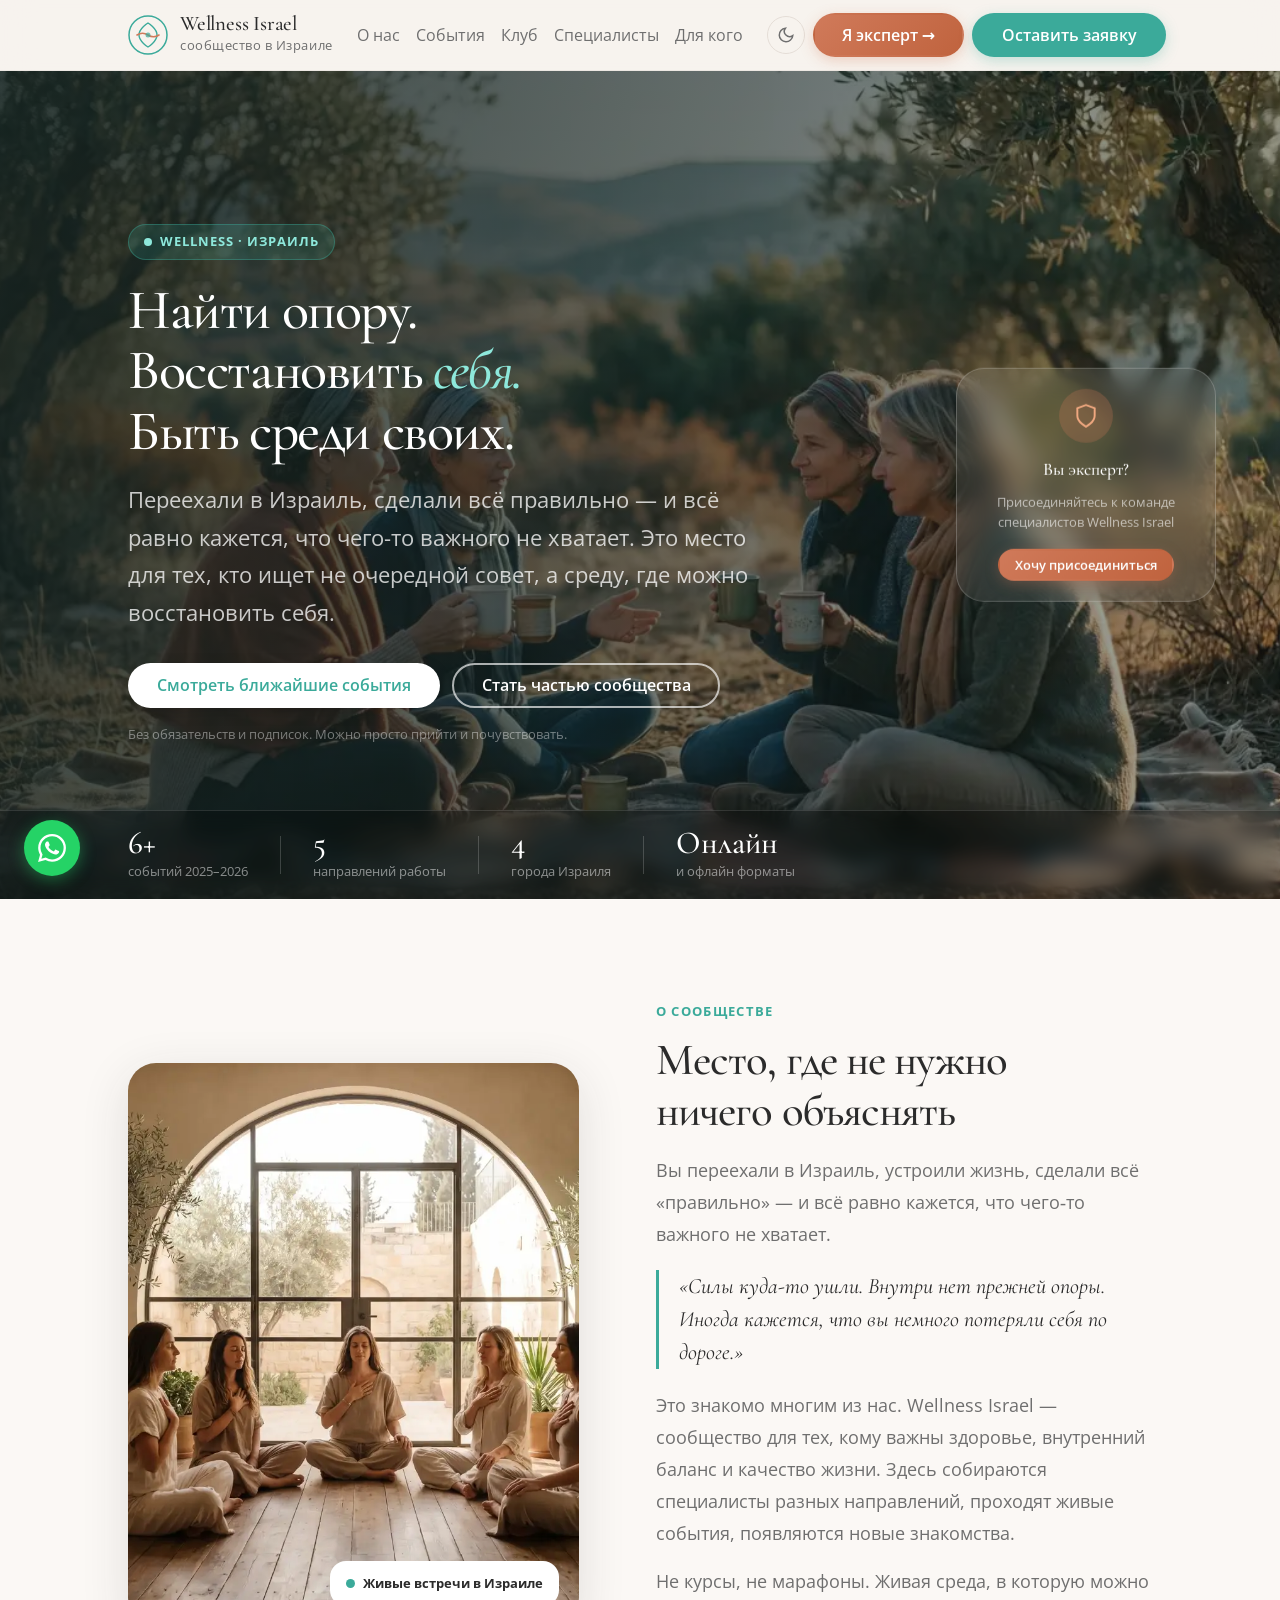
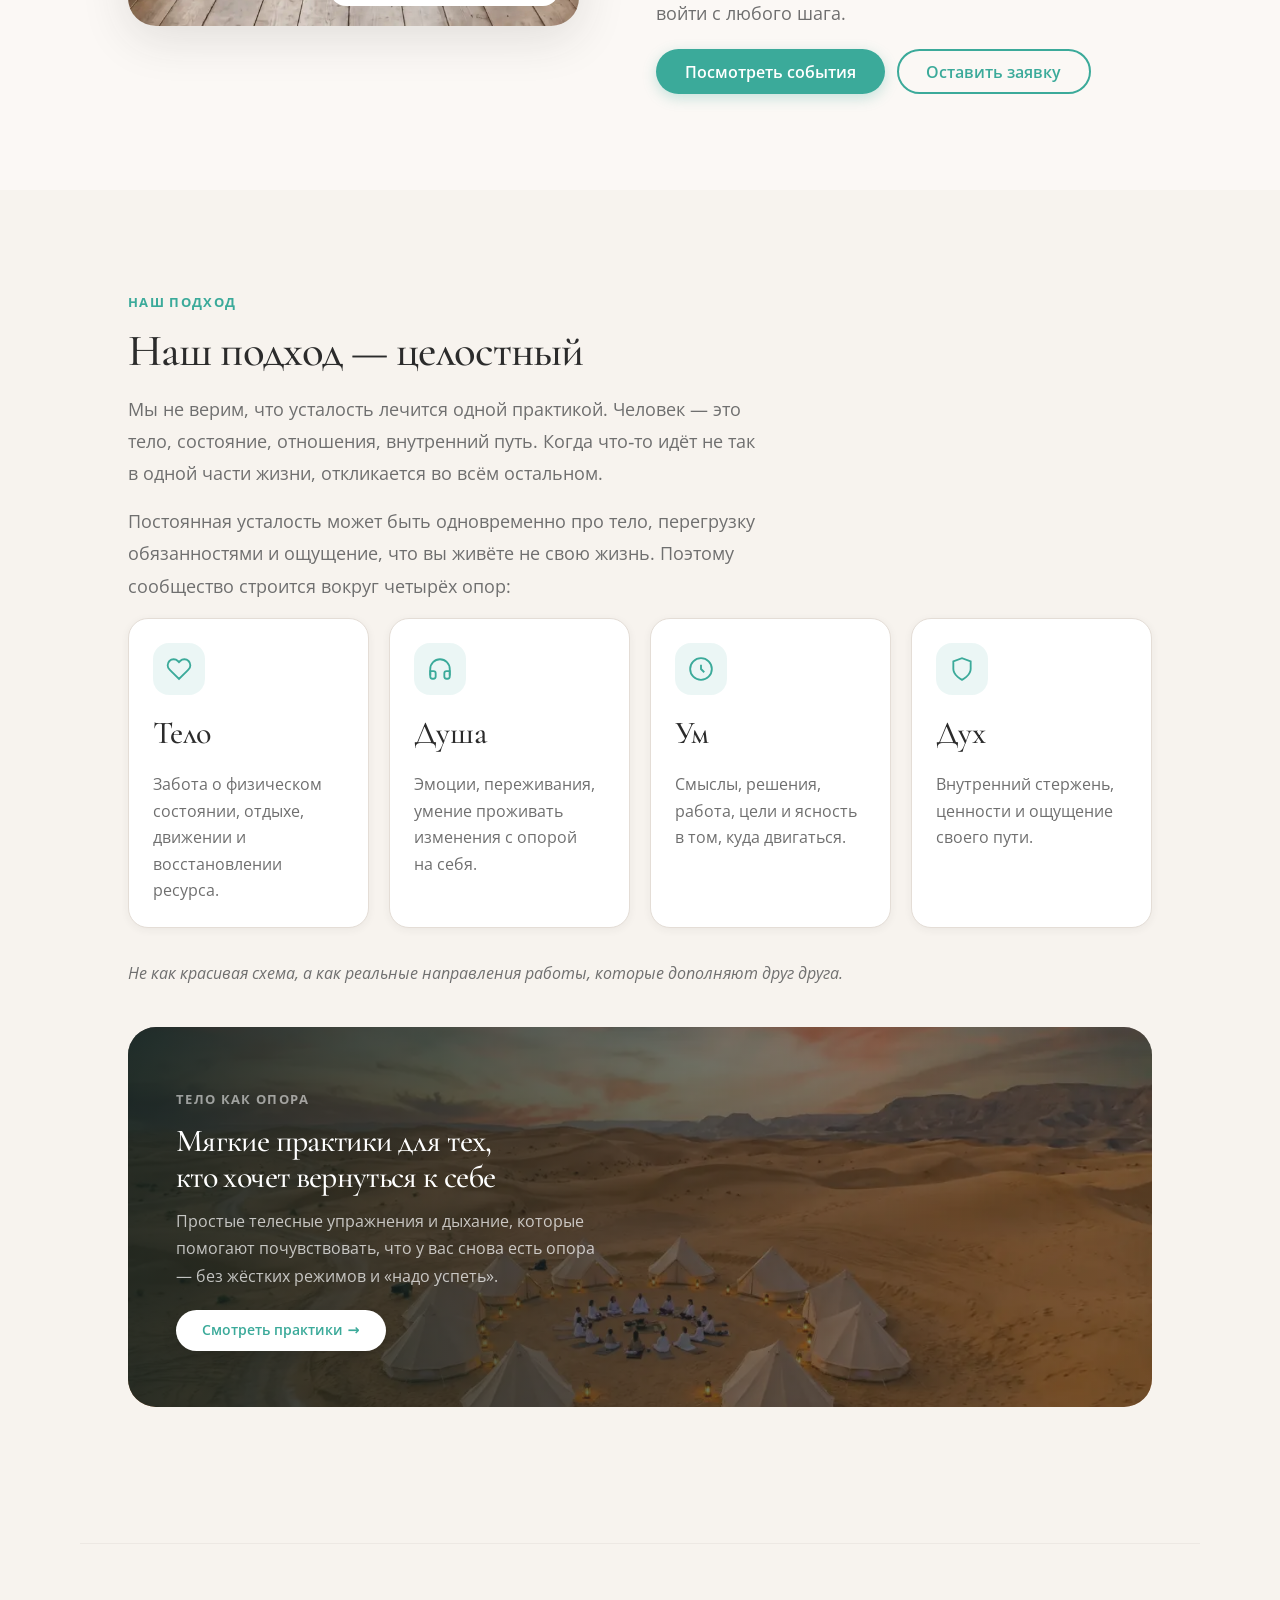
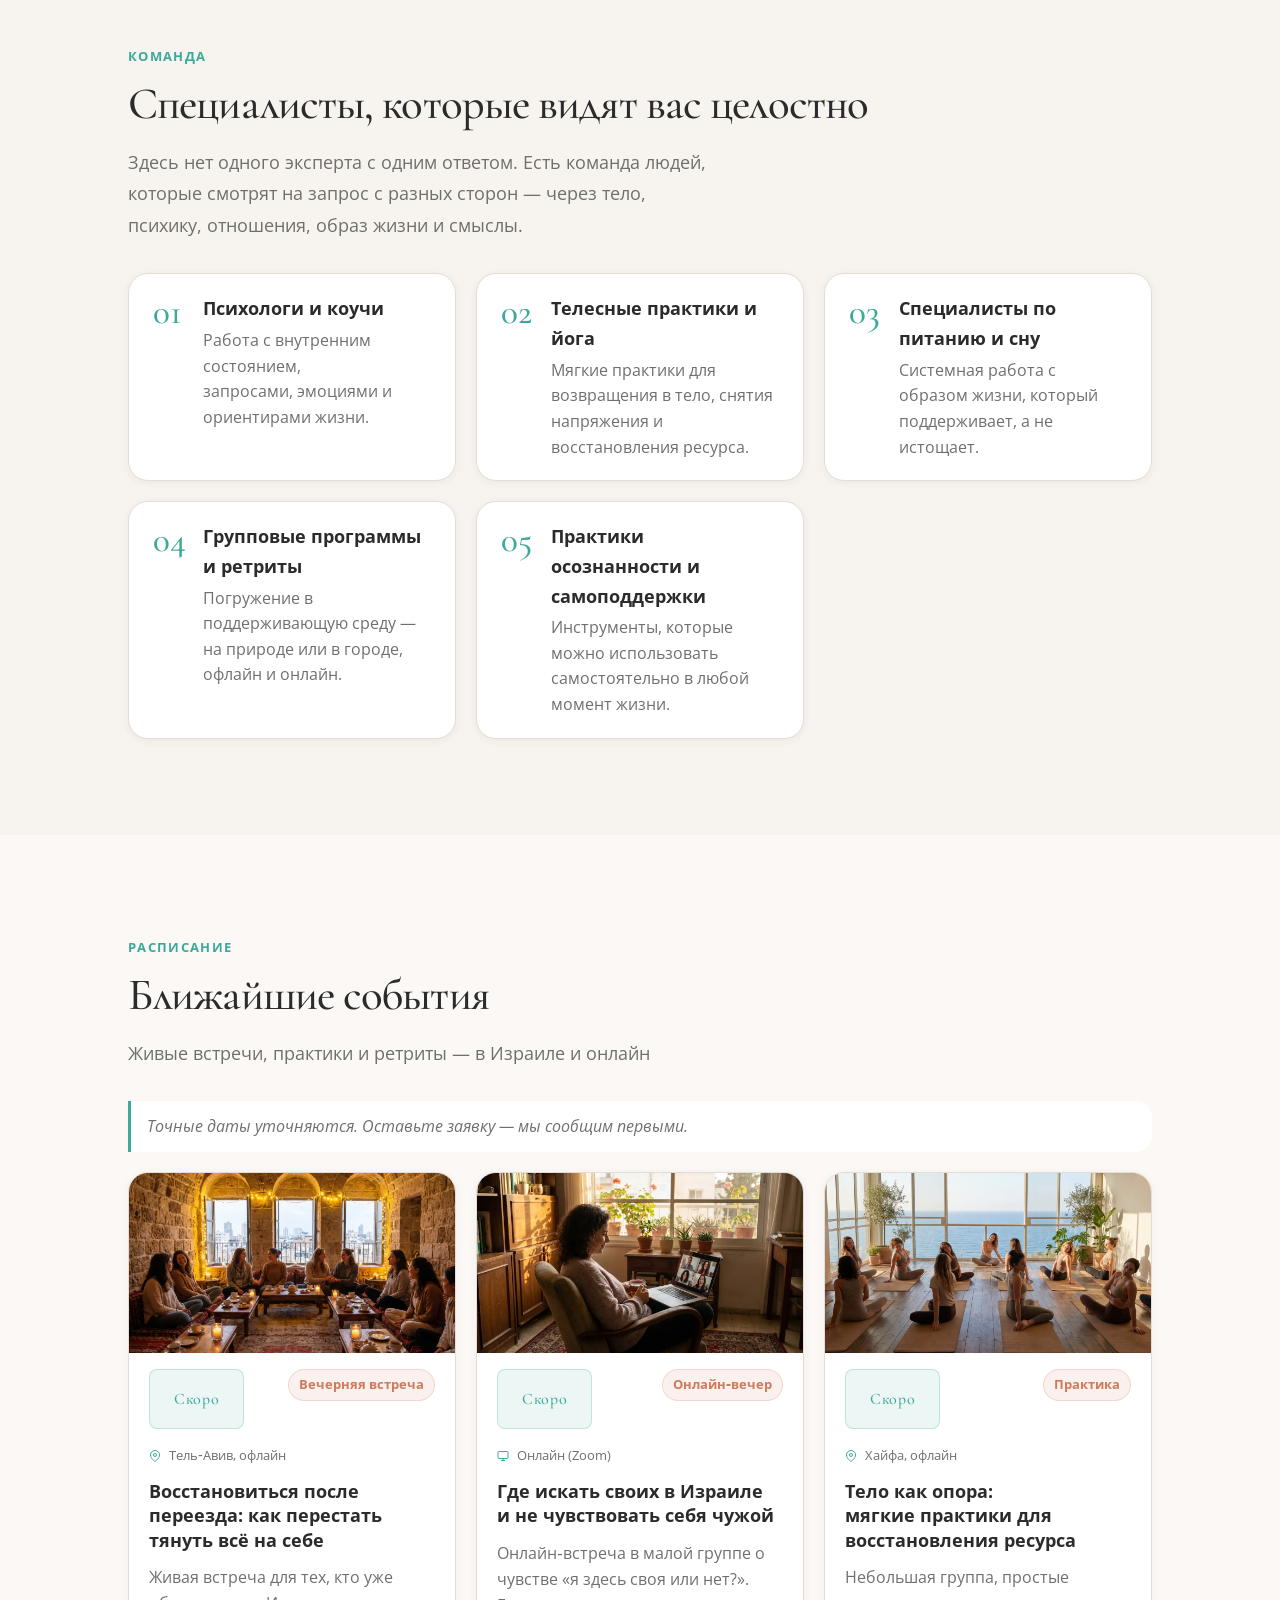
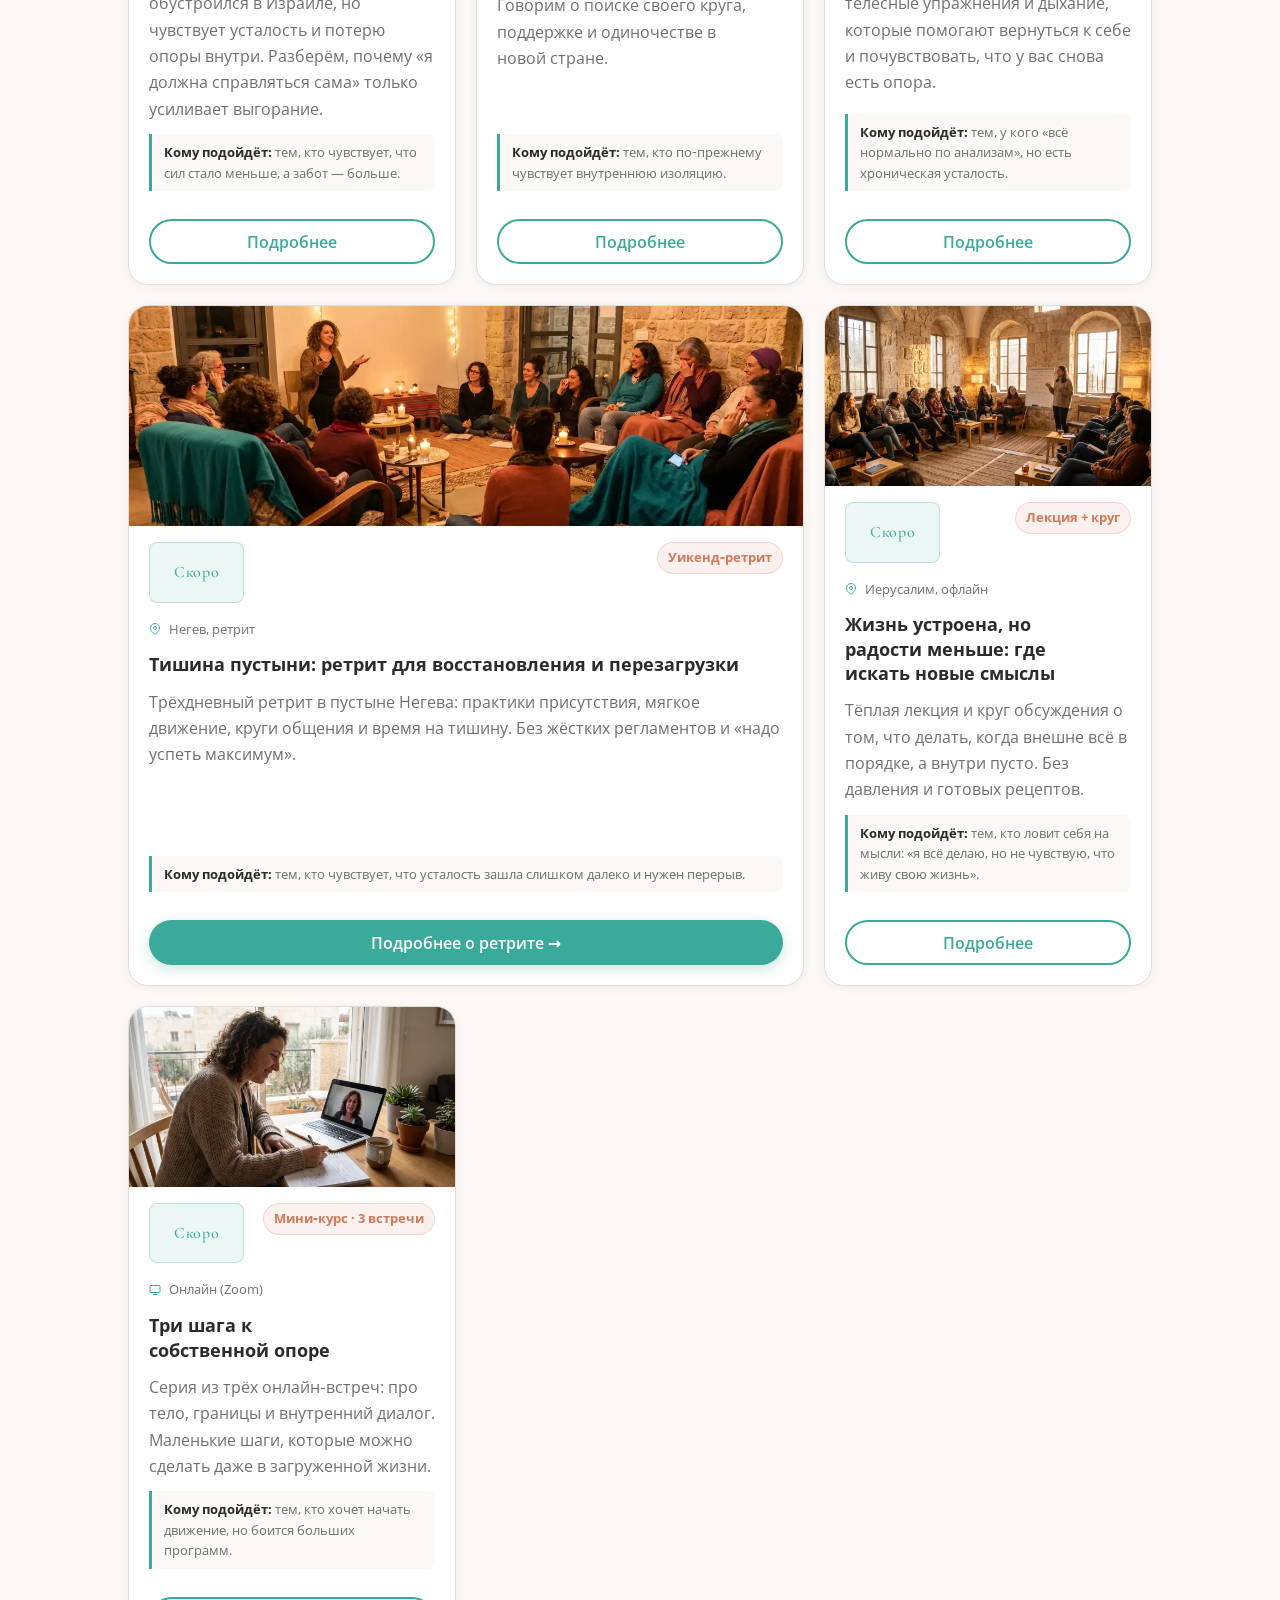
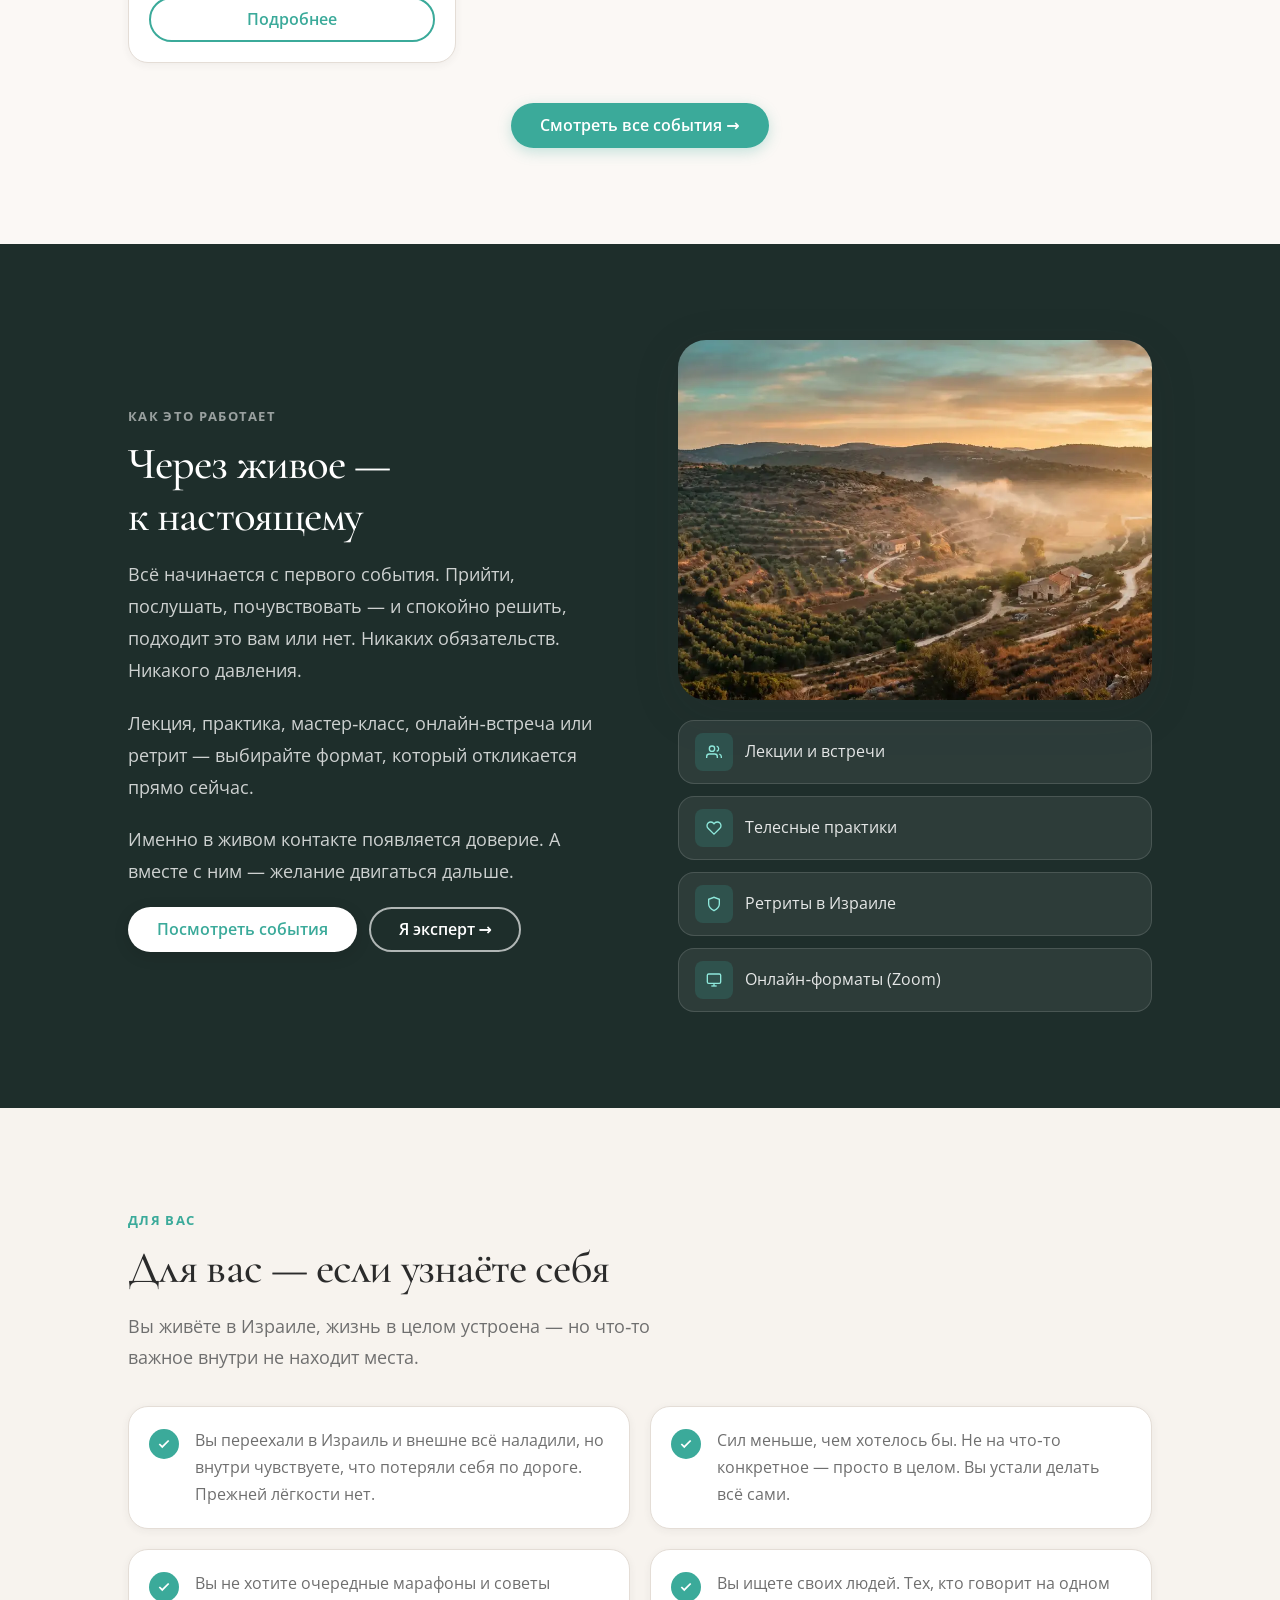
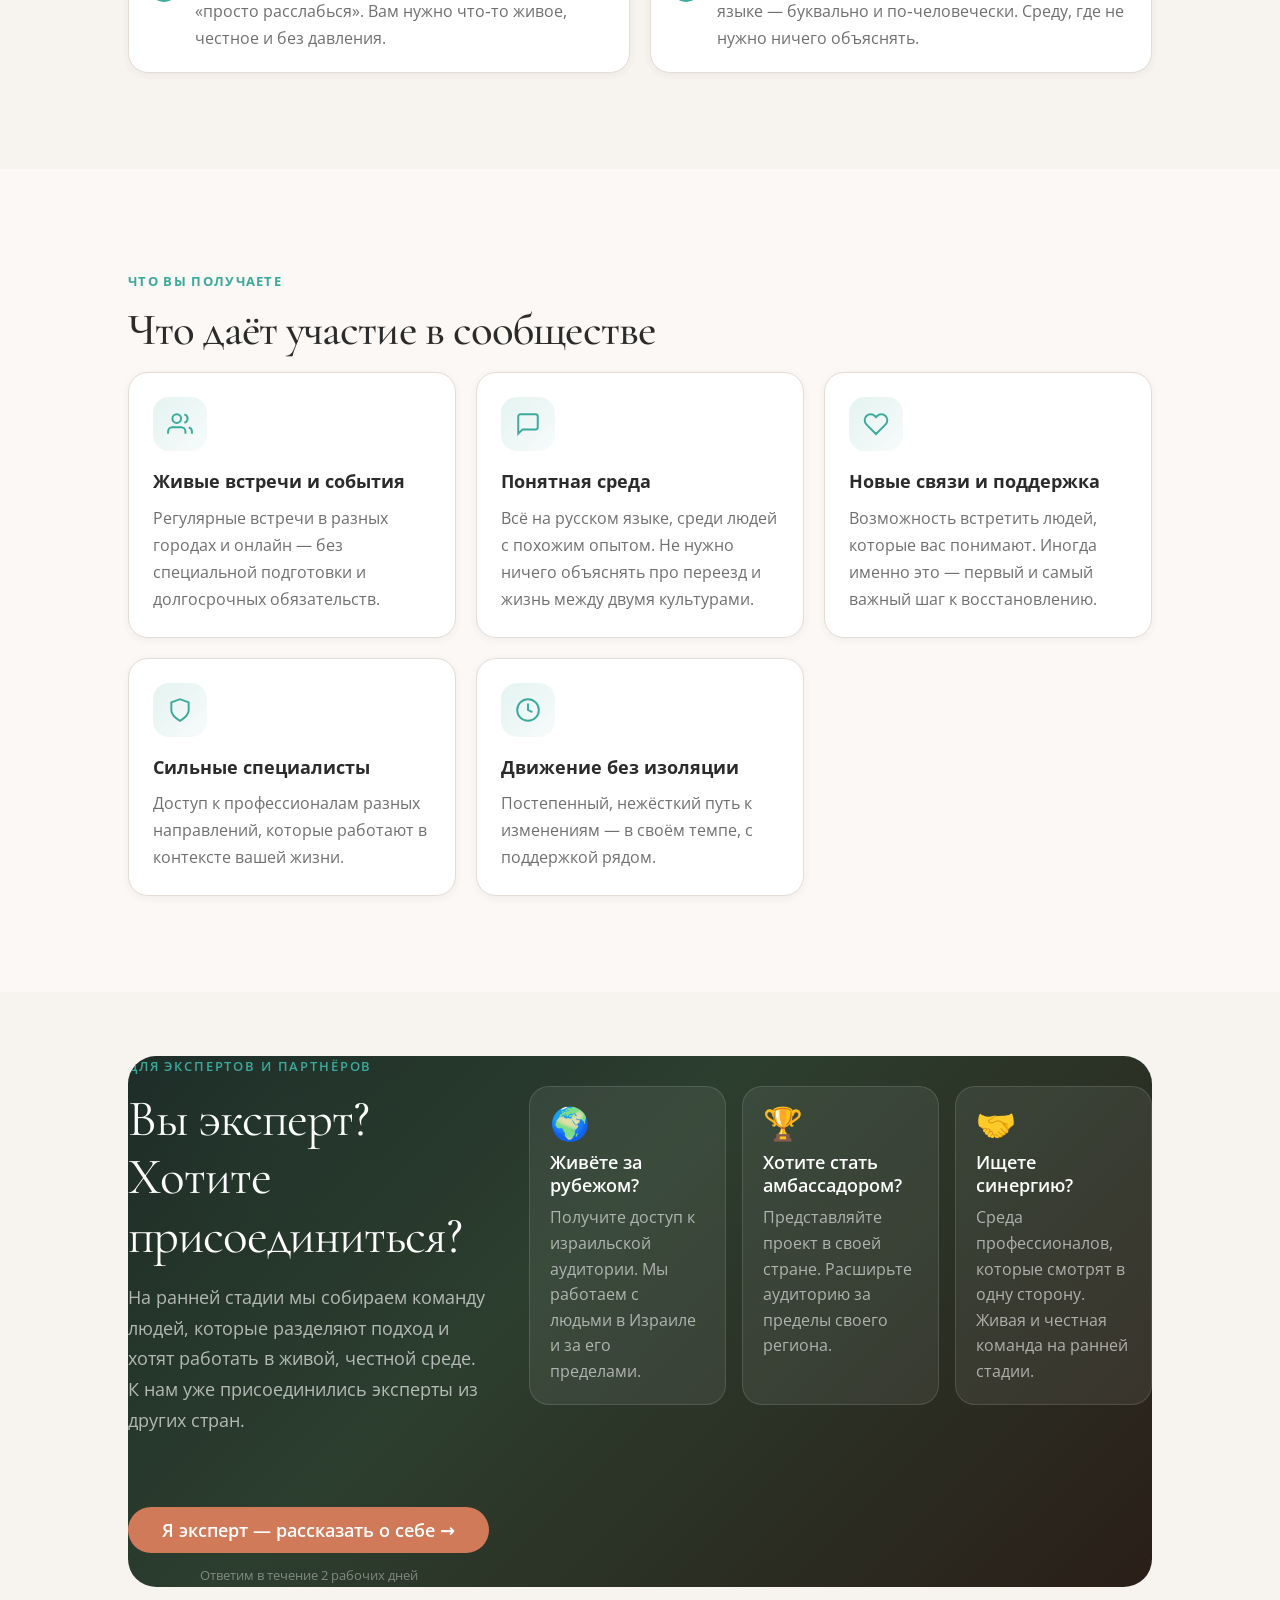
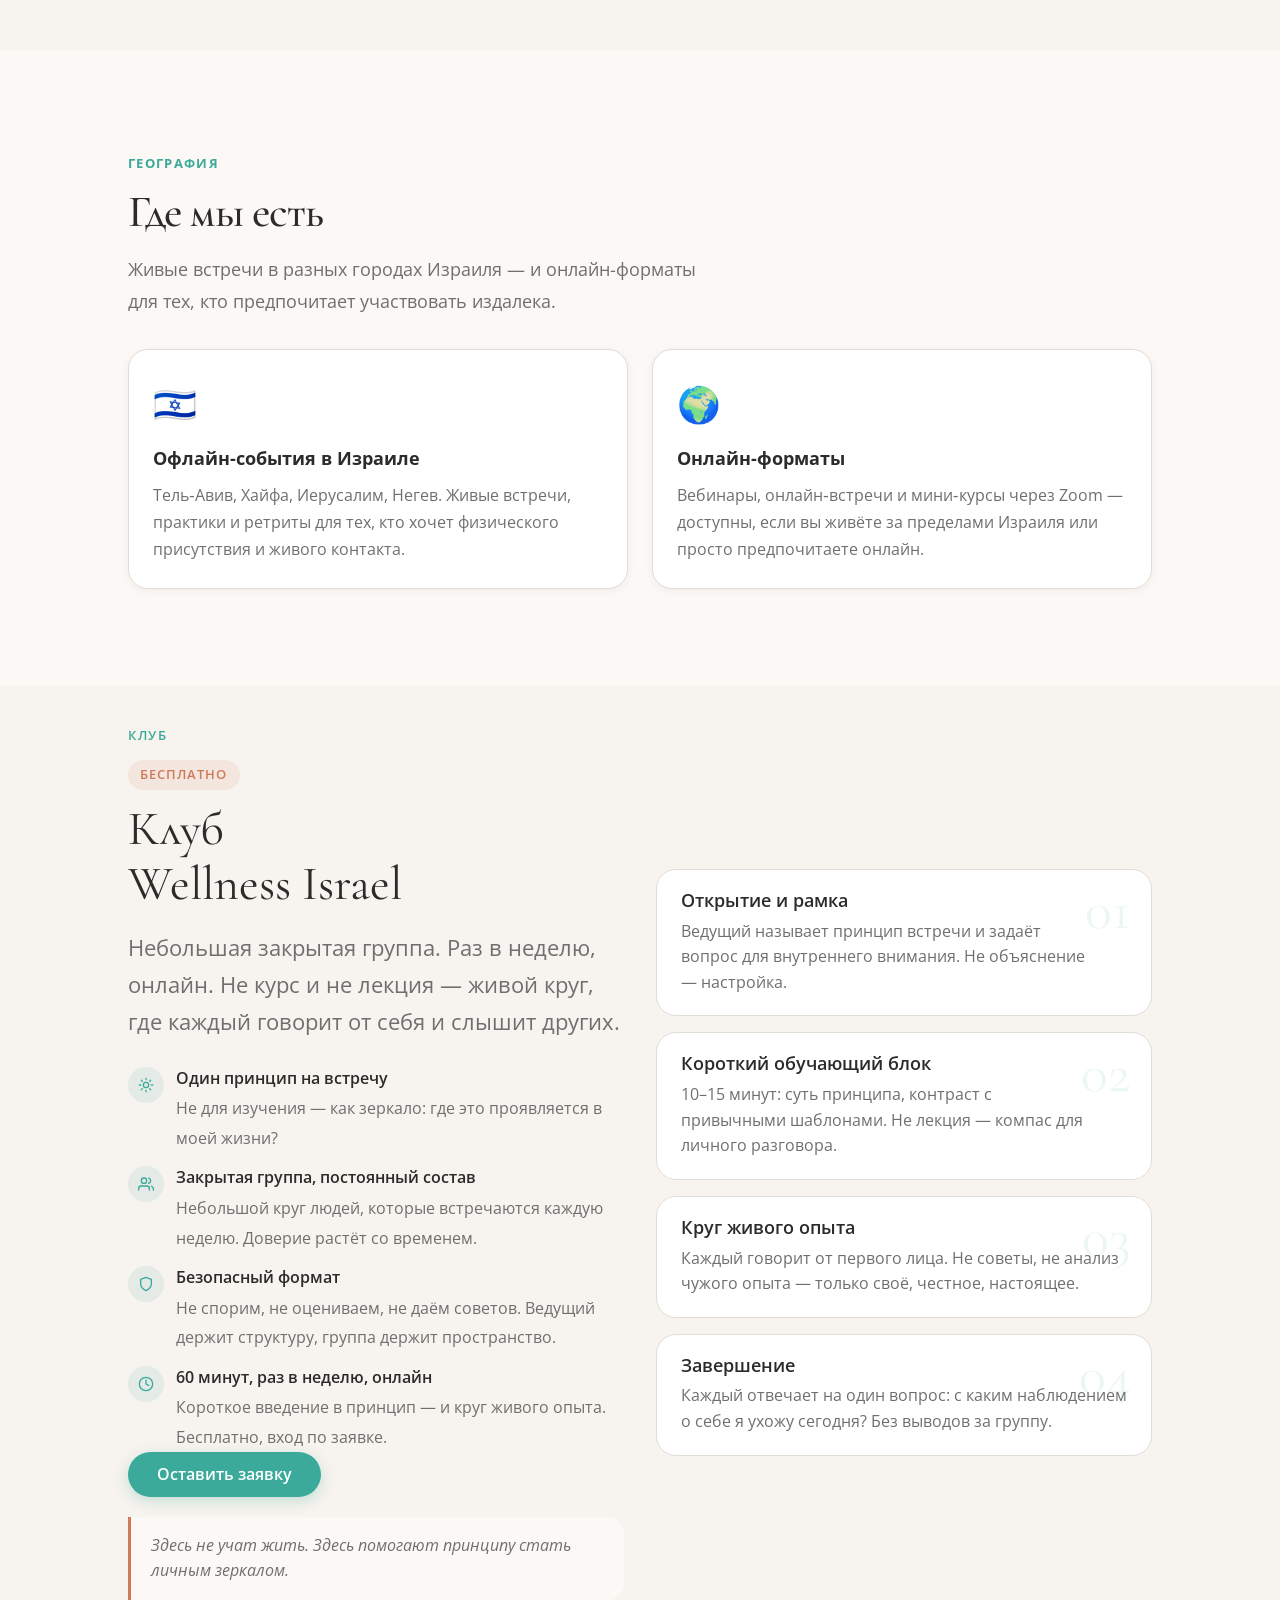
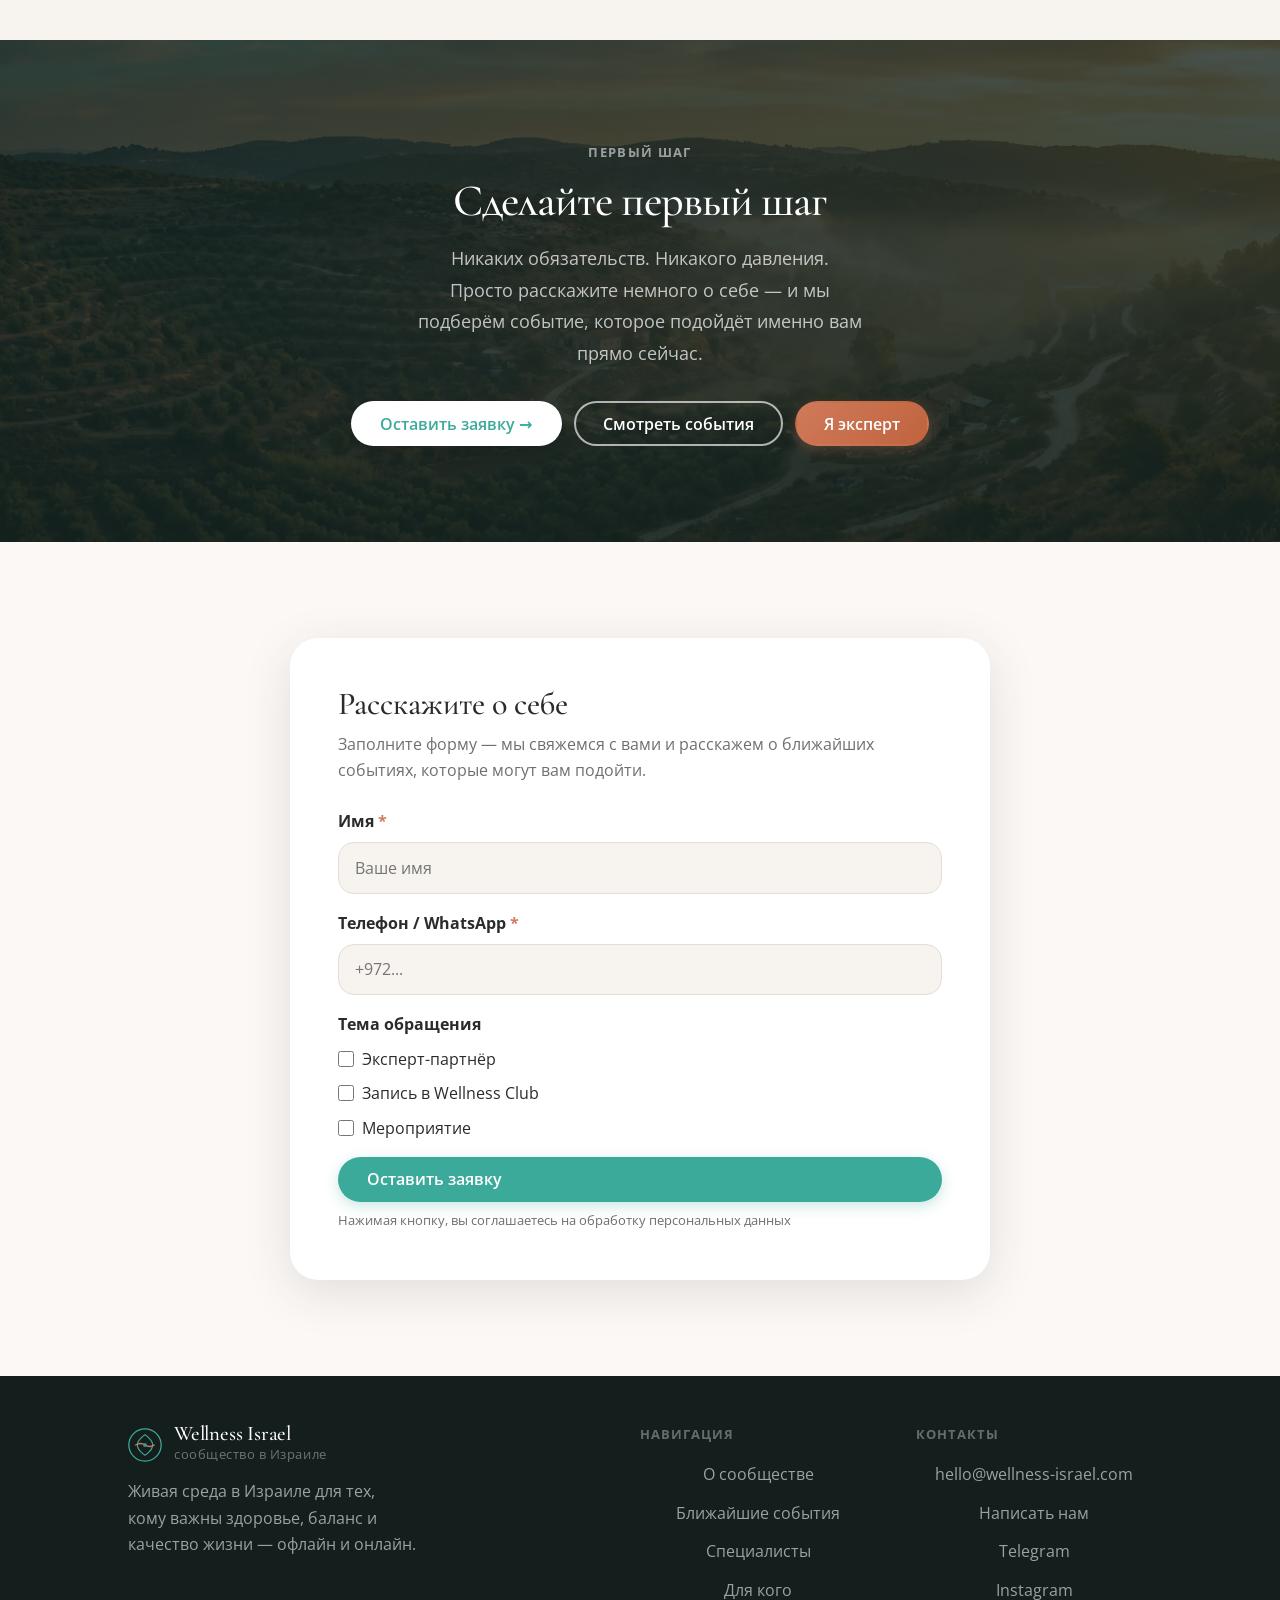
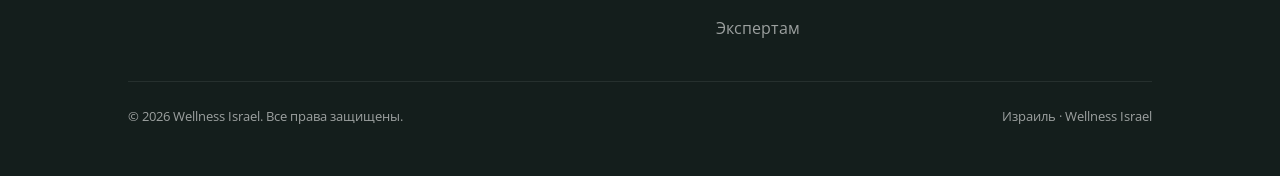
==== index.html @ 8755d9a6 "Expert section: redesign with 3 carrot cards + CTA" ====
<!DOCTYPE html>
<html lang="ru" data-theme="light">
<head>
  <meta charset="UTF-8" />
  <meta name="viewport" content="width=device-width, initial-scale=1.0" />
  <meta name="description" content="Wellness Israel — сообщество в Израиле для тех, кому важны здоровье и внутренний баланс. Живые события, проверенные специалисты и среда, где вас понимают без лишних слов." />
  <meta property="og:title" content="Wellness Israel — Найти опору. Восстановить себя." />
  <meta property="og:description" content="Wellness-сообщество в Израиле: живые события, проверенные специалисты и среда, где вас понимают без лишних слов." />
  <meta property="og:type" content="website" />
  <title>Wellness Israel — Найти опору. Восстановить себя. Быть среди своих.</title>
  <link rel="preconnect" href="https://fonts.googleapis.com" />
  <link rel="preconnect" href="https://fonts.gstatic.com" crossorigin />
  <link href="https://fonts.googleapis.com/css2?family=Open+Sans:ital,wght@0,300;0,400;0,500;0,600;0,700;1,400&family=Cormorant+Garamond:ital,wght@0,400;0,500;0,600;1,400;1,500&display=swap" rel="stylesheet" />
  <style>
    /* =============================================
       DESIGN TOKENS
       ============================================= */
    :root {
      --color-primary:      #3BAA9A;
      --color-primary-dark: #2e8a7c;
      --color-primary-light: rgba(59,170,154,0.10);
      --color-secondary:    #D07A5A;
      --color-secondary-light: rgba(208,122,90,0.10);
      --color-bg:           #F7F3EE;
      --color-surface:      #FFFFFF;
      --color-surface-warm: #FBF8F5;
      --color-text:         #2B2B2B;
      --color-text-muted:   #6F6F6F;
      --color-text-faint:   #B5B0AB;
      --color-border:       #E4DDD6;
      --color-divider:      #EDE8E3;
      --color-error:        #C0392B;
      --text-xs:   clamp(0.72rem, 0.68rem + 0.2vw, 0.825rem);
      --text-sm:   clamp(0.875rem, 0.82rem + 0.28vw, 1rem);
      --text-base: clamp(1rem, 0.95rem + 0.25vw, 1.125rem);
      --text-lg:   clamp(1.125rem, 1rem + 0.6vw, 1.375rem);
      --text-xl:   clamp(1.4rem, 1.1rem + 1.2vw, 2rem);
      --text-2xl:  clamp(1.8rem, 1.2rem + 2vw, 2.8rem);
      --text-hero: clamp(2.2rem, 1rem + 4vw, 3.5rem);
      --space-1: .25rem; --space-2: .5rem; --space-3: .75rem; --space-4: 1rem;
      --space-5: 1.25rem; --space-6: 1.5rem; --space-8: 2rem; --space-10: 2.5rem;
      --space-12: 3rem; --space-16: 4rem; --space-20: 5rem; --space-24: 6rem;
      --radius-sm: .5rem; --radius-md: 1rem; --radius-lg: 1.25rem;
      --radius-xl: 1.75rem; --radius-full: 9999px;
      --shadow-sm: 0 2px 8px rgba(43,43,43,0.06);
      --shadow-md: 0 4px 20px rgba(43,43,43,0.09);
      --shadow-lg: 0 12px 48px rgba(43,43,43,0.13);
      --font-body:    "Open Sans", system-ui, sans-serif;
      --font-display: "Cormorant Garamond", Georgia, serif;
      --content-default: 1120px;
      --content-narrow: 680px;
      --transition: 200ms cubic-bezier(0.16,1,0.3,1);
    }
    [data-theme="dark"] {
      --color-bg: #191715; --color-surface: #211F1C; --color-surface-warm: #252320;
      --color-text: #D8D4CF; --color-text-muted: #8A8680; --color-text-faint: #5A5752;
      --color-border: #3A3632; --color-divider: #2E2B27;
      --color-primary: #5DC0B1; --color-primary-dark: #4DAFA0;
      --color-primary-light: rgba(93,192,177,0.10);
      --color-secondary: #E0906A; --color-secondary-light: rgba(224,144,106,0.10);
      --shadow-sm: 0 2px 8px rgba(0,0,0,0.28); --shadow-md: 0 4px 20px rgba(0,0,0,0.34);
      --shadow-lg: 0 12px 48px rgba(0,0,0,0.45);
    }
    @media (prefers-color-scheme: dark) {
      :root:not([data-theme]) {
        --color-bg: #191715; --color-surface: #211F1C; --color-surface-warm: #252320;
        --color-text: #D8D4CF; --color-text-muted: #8A8680; --color-text-faint: #5A5752;
        --color-border: #3A3632; --color-divider: #2E2B27;
        --color-primary: #5DC0B1; --color-primary-dark: #4DAFA0;
        --color-primary-light: rgba(93,192,177,0.10);
        --color-secondary: #E0906A; --color-secondary-light: rgba(224,144,106,0.10);
      }
    }

    /* =============================================
       RESET
       ============================================= */
    *, *::before, *::after { box-sizing: border-box; margin: 0; padding: 0; }
    html {
      -webkit-text-size-adjust: none; text-size-adjust: none;
      -webkit-font-smoothing: antialiased; -moz-osx-font-smoothing: grayscale;
      scroll-behavior: smooth; scroll-padding-top: 76px;
    }
    body {
      min-height: 100dvh; font-family: var(--font-body); font-size: var(--text-base);
      line-height: 1.65; color: var(--color-text); background-color: var(--color-bg);
    }
    img, svg { display: block; max-width: 100%; height: auto; }
    ul[role="list"], ol[role="list"] { list-style: none; }
    input, button, textarea, select { font: inherit; color: inherit; }
    h1, h2, h3, h4 { text-wrap: balance; line-height: 1.15; }
    p, li { text-wrap: pretty; }
    button { cursor: pointer; background: none; border: none; }
    a { color: inherit; text-decoration: none; }
    ::selection { background: rgba(59,170,154,0.2); color: var(--color-text); }
    :focus-visible { outline: 2px solid var(--color-primary); outline-offset: 3px; border-radius: var(--radius-sm); }
    @media (prefers-reduced-motion: reduce) {
      *, *::before, *::after { animation-duration: 0.01ms !important; transition-duration: 0.01ms !important; scroll-behavior: auto !important; }
    }

    /* =============================================
       LAYOUT
       ============================================= */
    .container { width: 100%; max-width: var(--content-default); margin-inline: auto; padding-inline: clamp(var(--space-5), 5vw, var(--space-12)); }
    .container--narrow { max-width: var(--content-narrow); }
    .section { padding-block: clamp(var(--space-12), 8vw, var(--space-24)); }
    .section--alt { background-color: var(--color-surface-warm); }
    .section--dark { background-color: #1e2e2b; color: #fff; }
    .section-label {
      display: inline-block; font-size: var(--text-xs); font-weight: 700;
      letter-spacing: .1em; text-transform: uppercase; color: var(--color-primary);
      margin-bottom: var(--space-3);
    }
    .section--dark .section-label { color: rgba(255,255,255,0.55); }
    .section-title {
      font-family: var(--font-display); font-size: var(--text-2xl); font-weight: 500;
      color: var(--color-text); margin-bottom: var(--space-4); letter-spacing: -.02em;
    }
    .section--dark .section-title { color: #fff; }
    .section-lead {
      font-size: var(--text-base); color: var(--color-text-muted);
      max-width: 58ch; line-height: 1.75; margin-bottom: var(--space-8);
    }
    .section--dark .section-lead { color: rgba(255,255,255,0.68); }
    .grid-2 { display: grid; grid-template-columns: repeat(2,1fr); gap: var(--space-6); }
    .grid-3 { display: grid; grid-template-columns: repeat(3,1fr); gap: var(--space-6); }
    .grid-4 { display: grid; grid-template-columns: repeat(4,1fr); gap: var(--space-5); }
    @media (max-width: 900px) { .grid-3 { grid-template-columns: repeat(2,1fr); } .grid-4 { grid-template-columns: repeat(2,1fr); } }
    @media (max-width: 580px) { .grid-2, .grid-3, .grid-4 { grid-template-columns: 1fr; } }

    /* =============================================
       BUTTONS
       ============================================= */
    .btn {
      display: inline-flex; align-items: center; gap: var(--space-2);
      padding: .78em 1.7em; border-radius: var(--radius-full);
      font-size: var(--text-sm); font-weight: 600; line-height: 1;
      transition: background var(--transition), color var(--transition),
        box-shadow var(--transition), border-color var(--transition), transform var(--transition);
      white-space: nowrap; border: 2px solid transparent; cursor: pointer;
    }
    .btn:hover { transform: translateY(-2px); }
    .btn:active { transform: translateY(0); }
    .btn-primary { background: var(--color-primary); color: #fff; box-shadow: 0 4px 14px rgba(59,170,154,.28); }
    .btn-primary:hover { background: var(--color-primary-dark); box-shadow: 0 6px 24px rgba(59,170,154,.40); }
    .btn-secondary { background: transparent; color: var(--color-primary); border-color: var(--color-primary); }
    .btn-secondary:hover { background: var(--color-primary-light); }
    .btn-white { background: #fff; color: var(--color-primary); box-shadow: 0 4px 16px rgba(0,0,0,.12); }
    .btn-white:hover { background: #f4fefe; box-shadow: 0 6px 24px rgba(0,0,0,.18); }
    .btn-outline-white { background: transparent; color: #fff; border-color: rgba(255,255,255,.65); }
    .btn-outline-white:hover { background: rgba(255,255,255,.12); border-color: #fff; }
    /* Expert special button */
    .btn-expert {
      background: linear-gradient(135deg, var(--color-secondary), #c0633e);
      color: #fff; box-shadow: 0 4px 14px rgba(208,122,90,.30);
    }
    .btn-expert:hover { box-shadow: 0 6px 24px rgba(208,122,90,.45); filter: brightness(1.05); }

    /* =============================================
       CARD
       ============================================= */
    .card {
      background: var(--color-surface); border-radius: var(--radius-lg);
      box-shadow: var(--shadow-md); padding: var(--space-6);
      transition: box-shadow var(--transition), transform var(--transition);
    }
    .card:hover { box-shadow: var(--shadow-lg); transform: translateY(-4px); }

    /* =============================================
       HEADER
       ============================================= */
    .header {
      position: sticky; top: 0; z-index: 100;
      background: rgba(247,243,238,.93); backdrop-filter: blur(16px);
      -webkit-backdrop-filter: blur(16px); border-bottom: 1px solid var(--color-divider);
      transition: box-shadow var(--transition);
    }
    [data-theme="dark"] .header { background: rgba(25,23,21,.93); }
    .header-inner { display: flex; align-items: center; justify-content: space-between; height: 70px; gap: var(--space-6); }
    .logo { display: flex; align-items: center; gap: var(--space-3); text-decoration: none; color: var(--color-text); flex-shrink: 0; }
    .logo-text { font-family: var(--font-display); font-size: 1.3rem; font-weight: 500; line-height: 1; letter-spacing: -.01em; }
    .logo-sub { font-size: var(--text-xs); color: var(--color-text-muted); letter-spacing: .04em; }
    nav { display: flex; align-items: center; gap: var(--space-4); flex-shrink: 0; }
    nav a { font-size: var(--text-sm); color: var(--color-text-muted); transition: color var(--transition); white-space: nowrap; }
    nav a:hover { color: var(--color-primary); }
    .header-actions { display: flex; align-items: center; gap: var(--space-2); flex-shrink: 0; }
    .theme-toggle {
      width: 38px; height: 38px; border-radius: var(--radius-full);
      display: flex; align-items: center; justify-content: center;
      color: var(--color-text-muted); border: 1px solid var(--color-border);
      transition: color var(--transition), border-color var(--transition), background var(--transition);
    }
    .theme-toggle:hover { color: var(--color-primary); border-color: var(--color-primary); background: var(--color-primary-light); }
    .burger { display: none; flex-direction: column; gap: 5px; padding: 6px; }
    .burger span { display: block; width: 22px; height: 2px; background: var(--color-text); border-radius: 2px; transition: all .3s; }
    @media (max-width: 900px) { nav { display: none; } .burger { display: flex; } .header-actions .btn-expert { display: none; } }

    /* =============================================
       HERO
       ============================================= */
    .hero {
      position: relative; min-height: 92vh; display: flex; align-items: center; overflow: hidden;
    }
    .hero-img {
      position: absolute; inset: 0;
      background: url('[data-uri]') center center / cover no-repeat;
    }
    .hero-overlay {
      position: absolute; inset: 0;
      background: linear-gradient(105deg, rgba(22,36,34,.88) 0%, rgba(22,36,34,.65) 50%, rgba(22,36,34,.35) 100%);
    }
    .hero-content { position: relative; z-index: 2; padding-block: var(--space-20); max-width: 680px; }
    .hero-tag {
      display: inline-flex; align-items: center; gap: var(--space-2);
      background: rgba(59,170,154,.18); border: 1px solid rgba(59,170,154,.4);
      color: #8ee8db; font-size: var(--text-xs); font-weight: 700;
      letter-spacing: .08em; text-transform: uppercase;
      padding: .45em 1.1em; border-radius: var(--radius-full); margin-bottom: var(--space-5);
    }
    .hero h1 {
      font-family: var(--font-display); font-size: var(--text-hero); font-weight: 500;
      color: #fff; margin-bottom: var(--space-5); letter-spacing: -.025em; line-height: 1.08;
    }
    .hero h1 em { font-style: italic; color: #8ee8db; }
    .hero-subtitle {
      font-size: var(--text-lg); color: rgba(255,255,255,.76);
      max-width: 50ch; line-height: 1.7; margin-bottom: var(--space-8);
    }
    .hero-buttons { display: flex; flex-wrap: wrap; gap: var(--space-3); margin-bottom: var(--space-4); }
    .hero-micro { font-size: var(--text-xs); color: rgba(255,255,255,.42); }
    /* Expert floating badge */
    .hero-expert-badge {
      position: absolute; right: clamp(var(--space-6), 5vw, 80px);
      top: 50%; transform: translateY(-50%); z-index: 3;
      background: rgba(255,255,255,.08); backdrop-filter: blur(14px);
      border: 1px solid rgba(255,255,255,.2); border-radius: var(--radius-xl);
      padding: var(--space-5) var(--space-6); max-width: 260px; text-align: center;
    }
    .hero-expert-icon {
      width: 54px; height: 54px; background: rgba(208,122,90,.25);
      border-radius: 50%; display: flex; align-items: center; justify-content: center;
      margin: 0 auto var(--space-3); color: #f0a880;
    }
    .hero-expert-title { font-family: var(--font-display); font-size: 1.1rem; color: #fff; font-weight: 500; margin-bottom: var(--space-2); }
    .hero-expert-text { font-size: var(--text-xs); color: rgba(255,255,255,.62); line-height: 1.55; margin-bottom: var(--space-4); }
    @media (max-width: 900px) { .hero-expert-badge { display: none; } }
    /* Stats bar */
    .hero-stats { position: absolute; bottom: 0; left: 0; right: 0; background: rgba(0,0,0,.25); backdrop-filter: blur(10px); border-top: 1px solid rgba(255,255,255,.12); z-index: 2; }
    .hero-stats-inner { display: flex; align-items: center; gap: var(--space-8); padding-block: var(--space-4); flex-wrap: wrap; }
    .hero-stat { display: flex; flex-direction: column; gap: 2px; }
    .hero-stat-num { font-family: var(--font-display); font-size: var(--text-xl); font-weight: 500; color: #fff; line-height: 1; }
    .hero-stat-label { font-size: var(--text-xs); color: rgba(255,255,255,.5); white-space: nowrap; }
    .hero-stat-divider { width: 1px; height: 38px; background: rgba(255,255,255,.18); flex-shrink: 0; }
    @media (max-width: 600px) { .hero { min-height: 100svh; } .hero-stats-inner { gap: var(--space-5); } .hero-stat-divider { display: none; } }

    /* =============================================
       ABOUT
       ============================================= */
    .about-grid {
      display: grid; grid-template-columns: 1fr 1.1fr;
      gap: clamp(var(--space-10), 6vw, var(--space-20)); align-items: center;
    }
    .about-photo-wrap {
      position: relative; border-radius: var(--radius-xl); overflow: hidden;
      aspect-ratio: 4/5; box-shadow: var(--shadow-lg);
    }
    .about-photo-wrap img { width: 100%; height: 100%; object-fit: cover; display: block; }
    .about-photo-badge {
      position: absolute; bottom: var(--space-5); right: var(--space-5);
      background: var(--color-surface); border-radius: var(--radius-md);
      padding: var(--space-3) var(--space-4); box-shadow: var(--shadow-lg);
      display: flex; align-items: center; gap: var(--space-2);
    }
    .badge-dot { width: 9px; height: 9px; background: var(--color-primary); border-radius: 50%; animation: pulse 2s infinite; }
    @keyframes pulse { 0%,100% { box-shadow: 0 0 0 0 rgba(59,170,154,.5); } 50% { box-shadow: 0 0 0 6px rgba(59,170,154,0); } }
    .badge-text { font-size: var(--text-xs); font-weight: 700; color: var(--color-text); }
    .about-text p { margin-bottom: var(--space-4); color: var(--color-text-muted); line-height: 1.78; }
    .about-text p:last-of-type { margin-bottom: 0; }
    .about-quote {
      border-left: 3px solid var(--color-primary); padding-left: var(--space-5);
      margin-block: var(--space-5); font-family: var(--font-display);
      font-size: var(--text-lg); font-style: italic; color: var(--color-text); line-height: 1.5;
    }
    @media (max-width: 780px) { .about-grid { grid-template-columns: 1fr; } .about-photo-wrap { aspect-ratio: 16/9; } }

    /* =============================================
       PILLARS
       ============================================= */
    .pillars-intro p { color: var(--color-text-muted); margin-bottom: var(--space-4); line-height: 1.78; max-width: 64ch; }
    .pillar-card {
      background: var(--color-surface); border-radius: var(--radius-lg);
      padding: var(--space-6); box-shadow: var(--shadow-sm); border: 1px solid var(--color-border);
      display: flex; flex-direction: column; gap: var(--space-3);
      transition: box-shadow var(--transition), transform var(--transition), border-color var(--transition);
    }
    .pillar-card:hover { box-shadow: var(--shadow-md); transform: translateY(-5px); border-color: var(--color-primary); }
    .pillar-icon {
      width: 52px; height: 52px; background: var(--color-primary-light);
      border-radius: var(--radius-md); display: flex; align-items: center; justify-content: center;
    }
    .pillar-icon svg { color: var(--color-primary); }
    .pillar-name { font-family: var(--font-display); font-size: var(--text-xl); font-weight: 500; color: var(--color-text); }
    .pillar-desc { font-size: var(--text-sm); color: var(--color-text-muted); line-height: 1.65; }
    .pillars-note { margin-top: var(--space-8); font-size: var(--text-sm); color: var(--color-text-muted); font-style: italic; }

    /* =============================================
       BODY PRACTICE BANNER
       ============================================= */
    .practice-banner {
      position: relative; border-radius: var(--radius-xl); overflow: hidden;
      min-height: 380px; display: flex; align-items: center;
      margin-block: var(--space-10);
    }
    .practice-banner img { position: absolute; inset: 0; width: 100%; height: 100%; object-fit: cover; }
    .practice-banner-overlay { position: absolute; inset: 0; background: linear-gradient(90deg, rgba(20,35,32,.85) 0%, rgba(20,35,32,.4) 100%); }
    .practice-banner-content { position: relative; z-index: 2; padding: var(--space-10) var(--space-12); max-width: 520px; }
    .practice-banner-content .section-label { color: rgba(255,255,255,.55); }
    .practice-banner-content h3 { font-family: var(--font-display); font-size: var(--text-xl); color: #fff; font-weight: 500; margin-bottom: var(--space-3); letter-spacing: -.02em; }
    .practice-banner-content p { font-size: var(--text-sm); color: rgba(255,255,255,.72); line-height: 1.7; margin-bottom: var(--space-5); }
    @media (max-width: 600px) { .practice-banner-content { padding: var(--space-8) var(--space-6); } }

    /* =============================================
       SPECIALISTS
       ============================================= */
    .specialists-grid { display: grid; grid-template-columns: repeat(3,1fr); gap: var(--space-5); }
    .specialist-card {
      background: var(--color-surface); border-radius: var(--radius-lg);
      padding: var(--space-5) var(--space-6); box-shadow: var(--shadow-sm); border: 1px solid var(--color-border);
      display: flex; align-items: flex-start; gap: var(--space-4);
      transition: box-shadow var(--transition), transform var(--transition);
    }
    .specialist-card:hover { box-shadow: var(--shadow-md); transform: translateY(-3px); }
    .specialist-num { font-family: var(--font-display); font-size: 2.2rem; font-weight: 500; color: var(--color-primary); line-height: 1; flex-shrink: 0; min-width: 2ch; }
    .specialist-name { font-weight: 700; font-size: var(--text-base); color: var(--color-text); margin-bottom: var(--space-1); }
    .specialist-desc { font-size: var(--text-sm); color: var(--color-text-muted); line-height: 1.6; }
    @media (max-width: 900px) { .specialists-grid { grid-template-columns: repeat(2,1fr); } }
    @media (max-width: 580px) { .specialists-grid { grid-template-columns: 1fr; } }

    /* =============================================
       EVENTS
       ============================================= */
    .events-header { display: flex; align-items: flex-end; justify-content: space-between; margin-bottom: var(--space-8); flex-wrap: wrap; gap: var(--space-4); }
    .events-grid { display: grid; grid-template-columns: repeat(3,1fr); gap: var(--space-5); }
    .event-card {
      background: var(--color-surface); border-radius: var(--radius-lg); box-shadow: var(--shadow-sm);
      border: 1px solid var(--color-border); display: flex; flex-direction: column; overflow: hidden;
      transition: box-shadow var(--transition), transform var(--transition);
    }
    .event-card:hover { box-shadow: var(--shadow-lg); transform: translateY(-5px); }
    /* Full-width photo card for retreat */
    .event-card--featured { grid-column: span 2; }
    .event-card--featured .event-card-photo { height: 220px; }
    .event-card-photo { position: relative; overflow: hidden; height: 0; }
    .event-card-photo img { position: absolute; inset: 0; width: 100%; height: 100%; object-fit: cover; transition: transform .5s ease; }
    .event-card:hover .event-card-photo img { transform: scale(1.04); }
    .event-card-header { padding: var(--space-4) var(--space-5) 0; display: flex; align-items: flex-start; justify-content: space-between; gap: var(--space-3); }
    .event-date-block { background: var(--color-primary-light); border: 1px solid rgba(59,170,154,.25); border-radius: var(--radius-sm); padding: var(--space-2) var(--space-3); text-align: center; flex-shrink: 0; }
    .event-date-num { font-family: var(--font-display); font-size: 1.55rem; font-weight: 600; color: var(--color-primary); line-height: 1; }
    .event-date-txt { font-size: var(--text-xs); color: var(--color-primary); font-weight: 700; }
    .event-type-tag { font-size: var(--text-xs); font-weight: 700; color: var(--color-secondary); background: var(--color-secondary-light); border: 1px solid rgba(208,122,90,.22); padding: .3em .75em; border-radius: var(--radius-full); white-space: nowrap; }
    .event-card-body { padding: var(--space-4) var(--space-5); flex: 1; display: flex; flex-direction: column; gap: var(--space-3); }
    .event-location { display: flex; align-items: center; gap: var(--space-2); font-size: var(--text-xs); color: var(--color-text-muted); }
    .event-location svg { flex-shrink: 0; color: var(--color-primary); }
    .event-title { font-size: var(--text-base); font-weight: 700; color: var(--color-text); line-height: 1.35; }
    .event-desc { font-size: var(--text-sm); color: var(--color-text-muted); line-height: 1.65; flex: 1; }
    .event-for { background: var(--color-surface-warm); border-left: 3px solid var(--color-primary); border-radius: 0 var(--radius-sm) var(--radius-sm) 0; padding: var(--space-2) var(--space-3); font-size: var(--text-xs); color: var(--color-text-muted); line-height: 1.55; }
    .event-for strong { color: var(--color-text); font-weight: 700; }
    .event-card-footer { padding: var(--space-3) var(--space-5) var(--space-5); }
    .events-cta { text-align: center; margin-top: var(--space-10); }
    @media (max-width: 900px) { .events-grid { grid-template-columns: repeat(2,1fr); } .event-card--featured { grid-column: span 1; } .event-card--featured .event-card-photo { height: 0; } }
    @media (max-width: 580px) { .events-grid { grid-template-columns: 1fr; } }

    /* =============================================
       LIVE SECTION (через живое)
       ============================================= */
    .live-content { display: grid; grid-template-columns: 1fr 1fr; gap: clamp(var(--space-10), 6vw, var(--space-20)); align-items: center; }
    .live-text p { color: rgba(255,255,255,.78); line-height: 1.78; margin-bottom: var(--space-5); }
    .formats-list { display: flex; flex-direction: column; gap: var(--space-3); }
    .format-item { display: flex; align-items: center; gap: var(--space-3); background: rgba(255,255,255,.07); border: 1px solid rgba(255,255,255,.13); border-radius: var(--radius-md); padding: var(--space-3) var(--space-4); font-size: var(--text-sm); color: rgba(255,255,255,.88); transition: background var(--transition), border-color var(--transition); }
    .format-item:hover { background: rgba(255,255,255,.12); border-color: rgba(255,255,255,.25); }
    .format-icon { width: 38px; height: 38px; background: rgba(59,170,154,.2); border-radius: var(--radius-sm); display: flex; align-items: center; justify-content: center; flex-shrink: 0; }
    .format-icon svg { color: #8ee8db; }
    /* Evening event photo */
    .live-photo { border-radius: var(--radius-xl); overflow: hidden; box-shadow: var(--shadow-lg); }
    .live-photo img { width: 100%; height: 360px; object-fit: cover; }
    @media (max-width: 780px) { .live-content { grid-template-columns: 1fr; } .live-photo { display: none; } }

    /* =============================================
       FOR WHOM
       ============================================= */
    .audience-grid { display: grid; grid-template-columns: repeat(2,1fr); gap: var(--space-5); }
    .audience-item { display: flex; gap: var(--space-4); align-items: flex-start; background: var(--color-surface); border-radius: var(--radius-lg); padding: var(--space-5); box-shadow: var(--shadow-sm); border: 1px solid var(--color-border); transition: box-shadow var(--transition), transform var(--transition); }
    .audience-item:hover { box-shadow: var(--shadow-md); transform: translateY(-2px); }
    .audience-check { width: 30px; height: 30px; background: var(--color-primary); border-radius: 50%; display: flex; align-items: center; justify-content: center; flex-shrink: 0; margin-top: 2px; }
    .audience-check svg { color: #fff; }
    .audience-text { font-size: var(--text-sm); color: var(--color-text-muted); line-height: 1.7; }
    @media (max-width: 580px) { .audience-grid { grid-template-columns: 1fr; } }

    /* =============================================
       BENEFITS
       ============================================= */
    .benefits-grid { display: grid; grid-template-columns: repeat(3,1fr); gap: var(--space-5); }
    .benefit-card { background: var(--color-surface); border-radius: var(--radius-lg); padding: var(--space-6); box-shadow: var(--shadow-sm); border: 1px solid var(--color-border); transition: box-shadow var(--transition), transform var(--transition); }
    .benefit-card:hover { box-shadow: var(--shadow-md); transform: translateY(-4px); }
    .benefit-icon { width: 54px; height: 54px; background: linear-gradient(135deg, rgba(59,170,154,.14), rgba(59,170,154,.04)); border-radius: var(--radius-md); display: flex; align-items: center; justify-content: center; margin-bottom: var(--space-4); }
    .benefit-icon svg { color: var(--color-primary); }
    .benefit-title { font-weight: 700; font-size: var(--text-base); color: var(--color-text); margin-bottom: var(--space-2); }
    .benefit-desc { font-size: var(--text-sm); color: var(--color-text-muted); line-height: 1.68; }
    @media (max-width: 900px) { .benefits-grid { grid-template-columns: repeat(2,1fr); } }
    @media (max-width: 580px) { .benefits-grid { grid-template-columns: 1fr; } }

    /* =============================================
       EXPERT CTA BOX — enhanced
       ============================================= */
    .expert-section { padding-block: clamp(var(--space-10), 6vw, var(--space-20)); }
    .expert-box {
      position: relative; overflow: hidden;
      background: linear-gradient(135deg, #2c1f18 0%, #3d2b1e 50%, #1f2c28 100%);
      border-radius: var(--radius-xl); padding: clamp(var(--space-8), 6vw, var(--space-16));
      display: grid; grid-template-columns: 1fr auto; gap: var(--space-10); align-items: center;
    }
    .expert-box::before {
      content: ''; position: absolute; inset: 0;
      background: url('[data-uri]') center center / cover no-repeat; opacity: .12;
    }
    .expert-box-content { position: relative; z-index: 1; }
    .expert-box-label { display: inline-block; font-size: var(--text-xs); font-weight: 700; letter-spacing: .1em; text-transform: uppercase; color: rgba(208,122,90,.9); margin-bottom: var(--space-3); }
    .expert-box-title { font-family: var(--font-display); font-size: var(--text-xl); font-weight: 500; color: #fff; margin-bottom: var(--space-3); letter-spacing: -.02em; }
    .expert-box-text { font-size: var(--text-sm); color: rgba(255,255,255,.68); line-height: 1.75; max-width: 54ch; }
    .expert-box-actions { position: relative; z-index: 1; display: flex; flex-direction: column; gap: var(--space-3); align-items: center; }
    .expert-box-icon { width: 70px; height: 70px; background: rgba(208,122,90,.2); border-radius: 50%; display: flex; align-items: center; justify-content: center; margin-bottom: var(--space-3); color: #f0a880; }
    @media (max-width: 700px) { .expert-box { grid-template-columns: 1fr; } .expert-box-actions { align-items: flex-start; } }

    /* =============================================
       GEOGRAPHY
       ============================================= */
    .geo-grid { display: grid; grid-template-columns: 1fr 1fr; gap: var(--space-6); }
    .geo-card { background: var(--color-surface); border-radius: var(--radius-lg); padding: var(--space-6); box-shadow: var(--shadow-sm); border: 1px solid var(--color-border); }
    .geo-emoji { font-size: 2.2rem; margin-bottom: var(--space-3); }
    .geo-title { font-weight: 700; font-size: var(--text-base); color: var(--color-text); margin-bottom: var(--space-2); }
    .geo-text { font-size: var(--text-sm); color: var(--color-text-muted); line-height: 1.7; }
    @media (max-width: 580px) { .geo-grid { grid-template-columns: 1fr; } }

    /* =============================================
       CTA SECTION — photo background
       ============================================= */
    .cta-section {
      position: relative; text-align: center; overflow: hidden;
      padding-block: clamp(var(--space-16), 10vw, var(--space-24));
    }
    .cta-bg-img { position: absolute; inset: 0; }
    .cta-bg-img img { width: 100%; height: 100%; object-fit: cover; }
    .cta-bg-overlay { position: absolute; inset: 0; background: linear-gradient(180deg, rgba(20,35,32,.78) 0%, rgba(20,35,32,.88) 100%); }
    .cta-content { position: relative; z-index: 2; }
    .cta-label { display: inline-block; font-size: var(--text-xs); font-weight: 700; letter-spacing: .1em; text-transform: uppercase; color: rgba(255,255,255,.55); margin-bottom: var(--space-3); }
    .cta-title { font-family: var(--font-display); font-size: var(--text-2xl); font-weight: 500; color: #fff; margin-bottom: var(--space-4); letter-spacing: -.02em; }
    .cta-text { font-size: var(--text-base); color: rgba(255,255,255,.72); max-width: 48ch; margin: 0 auto var(--space-8); line-height: 1.75; }
    .cta-buttons { display: flex; justify-content: center; flex-wrap: wrap; gap: var(--space-3); }

    /* =============================================
       FORM
       ============================================= */
    .form-card { background: var(--color-surface); border-radius: var(--radius-xl); box-shadow: var(--shadow-lg); padding: clamp(var(--space-8), 6vw, var(--space-12)); max-width: 700px; margin-inline: auto; }
    .form-title { font-family: var(--font-display); font-size: var(--text-xl); font-weight: 500; color: var(--color-text); margin-bottom: var(--space-2); }
    .form-subtitle { font-size: var(--text-sm); color: var(--color-text-muted); margin-bottom: var(--space-6); }
    .form-row { display: grid; grid-template-columns: 1fr 1fr; gap: var(--space-4); }
    @media (max-width: 500px) { .form-row { grid-template-columns: 1fr; } }
    .form-group { display: flex; flex-direction: column; gap: var(--space-2); margin-bottom: var(--space-4); }
    .form-label { font-size: var(--text-sm); font-weight: 700; color: var(--color-text); }
    .form-label span { color: var(--color-secondary); }
    .form-input, .form-select, .form-textarea {
      width: 100%; padding: .72em 1em; border: 1.5px solid var(--color-border);
      border-radius: var(--radius-md); font-size: var(--text-sm); background: var(--color-bg);
      color: var(--color-text); transition: border-color var(--transition), box-shadow var(--transition); outline: none;
    }
    .form-input:focus, .form-select:focus, .form-textarea:focus { border-color: var(--color-primary); box-shadow: 0 0 0 3px rgba(59,170,154,.13); }
    .form-textarea { resize: vertical; min-height: 100px; }
    .form-checks-label { font-size: var(--text-sm); font-weight: 700; color: var(--color-text); margin-bottom: var(--space-3); }
    .checks-grid { display: grid; grid-template-columns: repeat(2,1fr); gap: var(--space-2) var(--space-4); margin-bottom: var(--space-5); }
    @media (max-width: 500px) { .checks-grid { grid-template-columns: 1fr; } }
    .check-item { display: flex; align-items: center; gap: var(--space-2); cursor: pointer; }
    .check-item input[type="checkbox"] { width: 18px; height: 18px; accent-color: var(--color-primary); cursor: pointer; flex-shrink: 0; }
    .check-item span { font-size: var(--text-sm); color: var(--color-text-muted); }
    .form-privacy { font-size: var(--text-xs); color: var(--color-text-faint); margin-top: var(--space-4); }
    .form-privacy a { color: var(--color-primary); text-decoration: underline; }
    .form-success { display: none; text-align: center; padding: var(--space-10) var(--space-6); }
    .form-success.visible { display: block; }
    .form-form.hidden { display: none; }
    .success-icon { width: 68px; height: 68px; background: var(--color-primary-light); border-radius: 50%; display: flex; align-items: center; justify-content: center; margin: 0 auto var(--space-5); }
    .success-icon svg { color: var(--color-primary); }
    .success-title { font-family: var(--font-display); font-size: var(--text-xl); font-weight: 500; color: var(--color-text); margin-bottom: var(--space-3); }
    .success-text { font-size: var(--text-sm); color: var(--color-text-muted); }

    /* Divider */
    .section-divider { height: 1px; background: var(--color-divider); max-width: var(--content-default); margin-inline: auto; }

    /* =============================================
       FOOTER
       ============================================= */
    footer { background: #141e1c; color: rgba(255,255,255,.58); padding-block: var(--space-12); }
    .footer-grid { display: grid; grid-template-columns: 2fr 1fr 1fr; gap: var(--space-10); margin-bottom: var(--space-10); }
    .footer-brand .logo-text { color: #fff; }
    .footer-brand .logo-sub { color: rgba(255,255,255,.38); }
    .footer-desc { font-size: var(--text-sm); margin-top: var(--space-3); line-height: 1.65; max-width: 32ch; }
    .footer-col-title { font-size: var(--text-xs); font-weight: 700; letter-spacing: .08em; text-transform: uppercase; color: rgba(255,255,255,.35); margin-bottom: var(--space-4); }
    .footer-links { display: flex; flex-direction: column; gap: var(--space-3); }
    .footer-links a { font-size: var(--text-sm); color: rgba(255,255,255,.58); transition: color var(--transition); }
    .footer-links a:hover { color: var(--color-primary); }
    .footer-bottom { border-top: 1px solid rgba(255,255,255,.08); padding-top: var(--space-6); display: flex; align-items: center; justify-content: space-between; flex-wrap: wrap; gap: var(--space-4); font-size: var(--text-xs); }
    @media (max-width: 700px) { .footer-grid { grid-template-columns: 1fr; gap: var(--space-8); } .footer-bottom { flex-direction: column; align-items: flex-start; } }

    /* Back to top */
    .back-top { position: fixed; bottom: var(--space-6); right: var(--space-6); width: 46px; height: 46px; background: var(--color-primary); color: #fff; border-radius: 50%; display: flex; align-items: center; justify-content: center; box-shadow: var(--shadow-md); opacity: 0; pointer-events: none; transition: opacity var(--transition), transform var(--transition); z-index: 50; }
    .back-top.visible { opacity: 1; pointer-events: auto; }
    .back-top:hover { transform: translateY(-3px); }

    /* Scroll fade-in */
    .fade-in { opacity: 0; transform: translateY(24px); transition: opacity .6s ease, transform .6s ease; }
    .fade-in.visible { opacity: 1; transform: translateY(0); }

    /* Event card photo */
    .event-card-photo {
      width: 100%;
      height: 180px;
      object-fit: cover;
      border-radius: var(--radius-md) var(--radius-md) 0 0;
      display: block;
    }
    .event-card { overflow: hidden; }

    /* ===== CLUB SECTION ===== */
    .club-section {
      padding: var(--space-10) 0;
      background: var(--color-bg);
    }
    .club-inner {
      display: grid;
      grid-template-columns: 1fr 1fr;
      gap: var(--space-8);
      align-items: center;
    }
    .club-label {
      font-family: var(--font-body);
      font-size: var(--text-xs);
      font-weight: 600;
      letter-spacing: 0.12em;
      text-transform: uppercase;
      color: var(--color-primary);
      margin-bottom: var(--space-3);
    }
    .club-heading {
      font-family: var(--font-display);
      font-size: clamp(2rem, 1.6rem + 2vw, 3rem);
      font-weight: 400;
      color: var(--color-text);
      line-height: 1.15;
      margin-bottom: var(--space-4);
    }
    .club-lead {
      font-size: var(--text-lg);
      color: var(--color-text-muted);
      line-height: 1.7;
      margin-bottom: var(--space-6);
      max-width: 48ch;
    }
    .club-features {
      display: flex;
      flex-direction: column;
      gap: var(--space-3);
      margin-bottom: var(--space-7);
    }
    .club-feature {
      display: flex;
      align-items: flex-start;
      gap: var(--space-3);
    }
    .club-feature-icon {
      width: 36px;
      height: 36px;
      border-radius: 50%;
      background: var(--color-primary-light);
      display: flex;
      align-items: center;
      justify-content: center;
      flex-shrink: 0;
      margin-top: 2px;
    }
    .club-feature-icon svg {
      width: 16px;
      height: 16px;
      stroke: var(--color-primary);
      fill: none;
      stroke-width: 2;
      stroke-linecap: round;
      stroke-linejoin: round;
    }
    .club-feature-text strong {
      display: block;
      font-size: var(--text-sm);
      font-weight: 600;
      color: var(--color-text);
      margin-bottom: 2px;
    }
    .club-feature-text span {
      font-size: var(--text-sm);
      color: var(--color-text-muted);
      line-height: 1.5;
    }
    .club-cards {
      display: flex;
      flex-direction: column;
      gap: var(--space-4);
    }
    .club-card {
      background: var(--color-surface);
      border: 1px solid var(--color-border);
      border-radius: var(--radius-lg);
      padding: var(--space-5) var(--space-6);
      position: relative;
      transition: box-shadow 0.2s ease;
    }
    .club-card:hover {
      box-shadow: 0 4px 20px rgba(0,0,0,0.07);
    }
    .club-card-num {
      font-family: var(--font-display);
      font-size: clamp(2.5rem, 2rem + 2vw, 3.5rem);
      font-weight: 400;
      color: var(--color-primary-light);
      position: absolute;
      top: var(--space-3);
      right: var(--space-5);
      line-height: 1;
      user-select: none;
    }
    .club-card-title {
      font-size: var(--text-base);
      font-weight: 600;
      color: var(--color-text);
      margin-bottom: var(--space-2);
      padding-right: var(--space-8);
    }
    .club-card-text {
      font-size: var(--text-sm);
      color: var(--color-text-muted);
      line-height: 1.6;
    }
    .club-quote {
      margin-top: var(--space-5);
      padding: var(--space-4) var(--space-5);
      background: var(--color-surface-warm);
      border-left: 3px solid var(--color-secondary);
      border-radius: 0 var(--radius-md) var(--radius-md) 0;
      font-style: italic;
      font-size: var(--text-sm);
      color: var(--color-text-muted);
      line-height: 1.6;
    }
    @media (max-width: 900px) {
      .club-inner {
        grid-template-columns: 1fr;
      }
    }
    [data-theme="dark"] .club-card {
      background: var(--color-surface);
    }

    .club-badge {
      display: inline-block;
      background: var(--color-secondary-light);
      color: var(--color-secondary);
      font-size: var(--text-xs);
      font-weight: 600;
      letter-spacing: 0.08em;
      text-transform: uppercase;
      padding: 4px 12px;
      border-radius: 99px;
      margin-bottom: var(--space-3);
    }

    .events-prenote {
      font-size: var(--text-sm);
      color: var(--color-text-muted);
      font-style: italic;
      margin-bottom: var(--space-5);
      padding: var(--space-3) var(--space-4);
      background: var(--color-surface);
      border-left: 3px solid var(--color-primary);
      border-radius: 0 var(--radius-md) var(--radius-md) 0;
    }

    .form-checks { display: flex; flex-direction: column; gap: var(--space-2); margin-top: var(--space-2); }
    .form-check { display: flex; align-items: center; gap: var(--space-2); font-size: var(--text-sm); color: var(--color-text); cursor: pointer; }
    .form-check input { width: 16px; height: 16px; accent-color: var(--color-primary); cursor: pointer; flex-shrink: 0; }

    .expert-intro { margin-bottom: var(--space-7); }
    .expert-intro-lead { font-size: var(--text-base); color: var(--color-text-muted); line-height: 1.7; margin-bottom: var(--space-5); max-width: 65ch; }
    .expert-carrots { display: grid; grid-template-columns: repeat(3,1fr); gap: var(--space-4); }
    .expert-carrot { background: var(--color-surface); border: 1px solid var(--color-border); border-radius: var(--radius-lg); padding: var(--space-5); }
    .expert-carrot-icon { font-size: 1.75rem; display: block; margin-bottom: var(--space-2); }
    .expert-carrot strong { display: block; font-size: var(--text-sm); font-weight: 600; color: var(--color-text); margin-bottom: var(--space-1); }
    .expert-carrot p { font-size: var(--text-sm); color: var(--color-text-muted); line-height: 1.55; margin: 0; }
    @media (max-width: 768px) { .expert-carrots { grid-template-columns: 1fr; } }

    .expert-intro { margin-bottom: var(--space-7); }
    .expert-intro-lead { font-size: var(--text-base); color: var(--color-text-muted); line-height: 1.7; margin-bottom: var(--space-5); max-width: 65ch; }
    .expert-carrots { display: grid; grid-template-columns: repeat(3,1fr); gap: var(--space-4); }
    .expert-carrot { background: var(--color-surface); border: 1px solid var(--color-border); border-radius: var(--radius-lg); padding: var(--space-5); }
    .expert-carrot-icon { font-size: 1.75rem; display: block; margin-bottom: var(--space-2); }
    .expert-carrot strong { display: block; font-size: var(--text-sm); font-weight: 600; color: var(--color-text); margin-bottom: var(--space-1); }
    .expert-carrot p { font-size: var(--text-sm); color: var(--color-text-muted); line-height: 1.55; margin: 0; }
    @media (max-width: 768px) { .expert-carrots { grid-template-columns: 1fr; } }

    /* WhatsApp float button */
    .wa-float {
      position: fixed;
      bottom: 24px;
      left: 24px;
      z-index: 1000;
      width: 56px;
      height: 56px;
      background: #25D366;
      border-radius: 50%;
      display: flex;
      align-items: center;
      justify-content: center;
      box-shadow: 0 4px 16px rgba(37,211,102,0.4);
      transition: transform 0.2s ease, box-shadow 0.2s ease;
      text-decoration: none;
    }
    .wa-float:hover { transform: scale(1.08); box-shadow: 0 6px 24px rgba(37,211,102,0.5); }
    .wa-float svg { width: 28px; height: 28px; fill: #fff; }
    .wa-tooltip {
      position: fixed;
      bottom: 32px;
      left: 88px;
      background: #fff;
      color: var(--color-text);
      font-size: var(--text-xs);
      font-weight: 500;
      padding: 6px 12px;
      border-radius: 99px;
      box-shadow: 0 2px 12px rgba(0,0,0,0.12);
      white-space: nowrap;
      z-index: 999;
      pointer-events: none;
      opacity: 0;
      transform: translateX(-6px);
      transition: opacity 0.2s, transform 0.2s;
    }
    .wa-float:hover + .wa-tooltip { opacity: 1; transform: translateX(0); }

    .event-date-soon {
      font-family: var(--font-display);
      font-size: 1rem;
      font-weight: 500;
      color: var(--color-primary);
      letter-spacing: 0.04em;
      padding: var(--space-2) var(--space-3);
    }

    .expert-carrots-inline { display:flex; flex-direction:column; gap:var(--space-3); margin-top:var(--space-5); }
    .expert-carrot-inline { display:flex; gap:var(--space-3); align-items:flex-start; }
    .expert-carrot-inline span { font-size:1.4rem; flex-shrink:0; margin-top:2px; }
    .expert-carrot-inline strong { display:block; font-size:var(--text-sm); font-weight:600; color:#fff; margin-bottom:2px; }
    .expert-carrot-inline p { font-size:var(--text-sm); color:rgba(255,255,255,.65); line-height:1.5; margin:0; }

    /* ===== EXPERT SECTION redesign ===== */
    .expert-section { padding-block: clamp(var(--space-10), 6vw, var(--space-16)); }
    .expert-box {
      background: linear-gradient(135deg, #1e2d28 0%, #2c3e2e 40%, #2a1f18 100%);
      border-radius: var(--radius-xl);
      padding: clamp(var(--space-8), 5vw, var(--space-14));
      overflow: hidden;
      position: relative;
    }
    .expert-box::before {
      content: '';
      position: absolute;
      top: -80px; right: -80px;
      width: 300px; height: 300px;
      background: radial-gradient(circle, rgba(59,170,154,.15) 0%, transparent 70%);
      pointer-events: none;
    }
    .expert-box-top { margin-bottom: var(--space-8); max-width: 60ch; }
    .expert-box-label {
      font-size: var(--text-xs);
      font-weight: 600;
      letter-spacing: 0.14em;
      text-transform: uppercase;
      color: var(--color-primary);
      display: block;
      margin-bottom: var(--space-3);
    }
    .expert-box-title {
      font-family: var(--font-display);
      font-size: clamp(2rem, 1.5rem + 2.5vw, 3.2rem);
      font-weight: 400;
      color: #fff;
      line-height: 1.15;
      margin-bottom: var(--space-4);
    }
    .expert-box-lead {
      font-size: var(--text-base);
      color: rgba(255,255,255,.65);
      line-height: 1.7;
      margin: 0;
    }
    /* Морковки */
    .expert-carrots-row {
      display: grid;
      grid-template-columns: repeat(3, 1fr);
      gap: var(--space-4);
      margin-bottom: var(--space-8);
    }
    .expert-carrot-card {
      background: rgba(255,255,255,.07);
      border: 1px solid rgba(255,255,255,.12);
      border-radius: var(--radius-lg);
      padding: var(--space-5) var(--space-5);
      transition: background .2s, border-color .2s;
    }
    .expert-carrot-card:hover {
      background: rgba(255,255,255,.11);
      border-color: rgba(255,255,255,.22);
    }
    .expert-carrot-emoji {
      font-size: 2rem;
      margin-bottom: var(--space-3);
      line-height: 1;
    }
    .expert-carrot-title {
      font-size: var(--text-base);
      font-weight: 600;
      color: #fff;
      margin-bottom: var(--space-2);
      line-height: 1.3;
    }
    .expert-carrot-text {
      font-size: var(--text-sm);
      color: rgba(255,255,255,.6);
      line-height: 1.6;
      margin: 0;
    }
    /* CTA */
    .expert-box-cta { text-align: center; }
    .btn-expert-main {
      display: inline-block;
      background: var(--color-secondary);
      color: #fff;
      font-weight: 600;
      font-size: var(--text-base);
      padding: var(--space-3) var(--space-8);
      border-radius: var(--radius-full);
      text-decoration: none;
      transition: background .2s, transform .15s;
      margin-bottom: var(--space-3);
    }
    .btn-expert-main:hover { background: #b8673d; transform: translateY(-1px); }
    .expert-box-note {
      font-size: var(--text-xs);
      color: rgba(255,255,255,.4);
      margin: 0;
    }
    @media (max-width: 768px) {
      .expert-carrots-row { grid-template-columns: 1fr; }
    }

  </style>
</head>

<body>

  <!-- HEADER -->
  <header class="header" role="banner">
    <div class="container">
      <div class="header-inner">
        <a href="#" class="logo" aria-label="Wellness Israel — на главную">
          <!-- Refined SVG Logo -->
          <svg width="40" height="40" viewBox="0 0 40 40" fill="none" aria-hidden="true">
            <circle cx="20" cy="20" r="19" stroke="#3BAA9A" stroke-width="1.5"/>
            <!-- Leaf form -->
            <path d="M20 8 C20 8, 11 13.5, 11 20 C11 26.5, 20 32, 20 32 C20 32, 29 26.5, 29 20 C29 13.5, 20 8, 20 8Z" fill="none" stroke="#3BAA9A" stroke-width="1.4" stroke-linejoin="round"/>
            <!-- Wave of connection -->
            <path d="M9 20 Q14.5 16.5, 20 20 Q25.5 23.5, 31 20" stroke="#D07A5A" stroke-width="1.6" fill="none" stroke-linecap="round"/>
            <!-- Center dot -->
            <circle cx="20" cy="20" r="2.5" fill="#3BAA9A" opacity=".7"/>
          </svg>
          <div>
            <div class="logo-text">Wellness Israel</div>
            <div class="logo-sub">сообщество в Израиле</div>
          </div>
        </a>

        <nav aria-label="Основная навигация">
          <a href="#about">О нас</a>
          <a href="#events">События</a>
          <a href="#club">Клуб</a>
          <a href="#specialists">Специалисты</a>
          <a href="#for-whom">Для кого</a>
        </nav>

        <div class="header-actions">
          <button class="theme-toggle" data-theme-toggle aria-label="Переключить тему">
            <svg width="18" height="18" viewBox="0 0 24 24" fill="none" stroke="currentColor" stroke-width="2"><path d="M21 12.79A9 9 0 1 1 11.21 3 7 7 0 0 0 21 12.79z"/></svg>
          </button>
          <a href="#expert-section" class="btn btn-expert">Я эксперт →</a>
          <a href="#form" class="btn btn-primary">Оставить заявку</a>
        </div>

        <button class="burger" aria-label="Открыть меню" aria-expanded="false">
          <span></span><span></span><span></span>
        </button>
      </div>
    </div>
  </header>

  <main>
    <!-- =============================================
         HERO
         ============================================= -->
    <section class="hero" aria-labelledby="hero-h1">
      <div class="hero-img" aria-hidden="true"></div>
      <div class="hero-overlay" aria-hidden="true"></div>

      <div class="container">
        <div class="hero-content">
          <div class="hero-tag">
            <svg width="8" height="8" viewBox="0 0 8 8" fill="currentColor" aria-hidden="true"><circle cx="4" cy="4" r="4"/></svg>
            Wellness · Израиль
          </div>
          <h1 id="hero-h1">
            Найти опору.<br>
            Восстановить <em>себя.</em><br>
            Быть среди своих.
          </h1>
          <p class="hero-subtitle">Переехали в Израиль, сделали всё правильно — и всё равно кажется, что чего-то важного не хватает. Это место для тех, кто ищет не очередной совет, а среду, где можно восстановить себя.</p>
          <div class="hero-buttons">
            <a href="#events" class="btn btn-white">Смотреть ближайшие события</a>
            <a href="#form" class="btn btn-outline-white">Стать частью сообщества</a>
          </div>
          <p class="hero-micro">Без обязательств и подписок. Можно просто прийти и почувствовать.</p>
        </div>
      </div>

      <!-- Expert floating badge (desktop only) -->
      <div class="hero-expert-badge" aria-hidden="true">
        <div class="hero-expert-icon">
          <svg width="26" height="26" viewBox="0 0 24 24" fill="none" stroke="currentColor" stroke-width="1.8">
            <path d="M12 22s8-4 8-10V5l-8-3-8 3v7c0 6 8 10 8 10z"/>
          </svg>
        </div>
        <div class="hero-expert-title">Вы эксперт?</div>
        <p class="hero-expert-text">Присоединяйтесь к команде специалистов Wellness Israel</p>
        <a href="#expert-section" class="btn btn-expert" style="font-size:.8rem;padding:.6em 1.2em;">Хочу присоединиться</a>
      </div>

      <div class="hero-stats" aria-label="О сообществе">
        <div class="container">
          <div class="hero-stats-inner">
            <div class="hero-stat"><span class="hero-stat-num">6+</span><span class="hero-stat-label">событий 2025–2026</span></div>
            <div class="hero-stat-divider" aria-hidden="true"></div>
            <div class="hero-stat"><span class="hero-stat-num">5</span><span class="hero-stat-label">направлений работы</span></div>
            <div class="hero-stat-divider" aria-hidden="true"></div>
            <div class="hero-stat"><span class="hero-stat-num">4</span><span class="hero-stat-label">города Израиля</span></div>
            <div class="hero-stat-divider" aria-hidden="true"></div>
            <div class="hero-stat"><span class="hero-stat-num">Онлайн</span><span class="hero-stat-label">и офлайн форматы</span></div>
          </div>
        </div>
      </div>
    </section>

    <!-- =============================================
         ABOUT
         ============================================= -->
    <section class="section section--alt" id="about" aria-labelledby="about-h2">
      <div class="container">
        <div class="about-grid">
          <div class="about-photo-wrap fade-in">
            <img src="[data-uri]" alt="Две женщины за чаем — живое общение в сообществе" loading="lazy" decoding="async" />
            <div class="about-photo-badge">
              <div class="badge-dot"></div>
              <span class="badge-text">Живые встречи в Израиле</span>
            </div>
          </div>

          <div class="about-text fade-in">
            <span class="section-label">О сообществе</span>
            <h2 class="section-title" id="about-h2">Место, где не нужно ничего объяснять</h2>
            <p>Вы переехали в Израиль, устроили жизнь, сделали всё «правильно» — и всё равно кажется, что чего‑то важного не хватает.</p>
            <blockquote class="about-quote">«Силы куда‑то ушли. Внутри нет прежней опоры. Иногда кажется, что вы немного потеряли себя по дороге.»</blockquote>
            <p>Это знакомо многим из нас. Wellness Israel — сообщество для тех, кому важны здоровье, внутренний баланс и качество жизни. Здесь собираются специалисты разных направлений, проходят живые события, появляются новые знакомства.</p>
            <p>Не курсы, не марафоны. Живая среда, в которую можно войти с любого шага.</p>
            <div style="display:flex;gap:var(--space-3);flex-wrap:wrap;margin-top:var(--space-5);">
              <a href="#events" class="btn btn-primary">Посмотреть события</a>
              <a href="#form" class="btn btn-secondary">Оставить заявку</a>
            </div>
          </div>
        </div>
      </div>
    </section>

    <!-- =============================================
         FOUR PILLARS
         ============================================= -->
    <section class="section" id="approach" aria-labelledby="approach-h2">
      <div class="container">
        <span class="section-label">Наш подход</span>
        <h2 class="section-title" id="approach-h2">Наш подход — целостный</h2>
        <div class="pillars-intro">
          <p>Мы не верим, что усталость лечится одной практикой. Человек — это тело, состояние, отношения, внутренний путь. Когда что‑то идёт не так в одной части жизни, откликается во всём остальном.</p>
          <p>Постоянная усталость может быть одновременно про тело, перегрузку обязанностями и ощущение, что вы живёте не свою жизнь. Поэтому сообщество строится вокруг четырёх опор:</p>
        </div>

        <div class="grid-4 fade-in" role="list">
          <article class="pillar-card" role="listitem">
            <div class="pillar-icon" aria-hidden="true">
              <svg width="26" height="26" viewBox="0 0 24 24" fill="none" stroke="currentColor" stroke-width="1.7">
                <path d="M20.84 4.61a5.5 5.5 0 0 0-7.78 0L12 5.67l-1.06-1.06a5.5 5.5 0 0 0-7.78 7.78l1.06 1.06L12 21.23l7.78-7.78 1.06-1.06a5.5 5.5 0 0 0 0-7.78z"/>
              </svg>
            </div>
            <div class="pillar-name">Тело</div>
            <p class="pillar-desc">Забота о физическом состоянии, отдыхе, движении и восстановлении ресурса.</p>
          </article>
          <article class="pillar-card" role="listitem">
            <div class="pillar-icon" aria-hidden="true">
              <svg width="26" height="26" viewBox="0 0 24 24" fill="none" stroke="currentColor" stroke-width="1.7">
                <path d="M3 18v-6a9 9 0 0 1 18 0v6"/><path d="M21 19a2 2 0 0 1-2 2h-1a2 2 0 0 1-2-2v-3a2 2 0 0 1 2-2h3zM3 19a2 2 0 0 0 2 2h1a2 2 0 0 0 2-2v-3a2 2 0 0 0-2-2H3z"/>
              </svg>
            </div>
            <div class="pillar-name">Душа</div>
            <p class="pillar-desc">Эмоции, переживания, умение проживать изменения с опорой на себя.</p>
          </article>
          <article class="pillar-card" role="listitem">
            <div class="pillar-icon" aria-hidden="true">
              <svg width="26" height="26" viewBox="0 0 24 24" fill="none" stroke="currentColor" stroke-width="1.7">
                <circle cx="12" cy="12" r="10"/><path d="M12 8v4l3 3"/>
              </svg>
            </div>
            <div class="pillar-name">Ум</div>
            <p class="pillar-desc">Смыслы, решения, работа, цели и ясность в том, куда двигаться.</p>
          </article>
          <article class="pillar-card" role="listitem">
            <div class="pillar-icon" aria-hidden="true">
              <svg width="26" height="26" viewBox="0 0 24 24" fill="none" stroke="currentColor" stroke-width="1.7">
                <path d="M12 22s8-4 8-10V5l-8-3-8 3v7c0 6 8 10 8 10z"/>
              </svg>
            </div>
            <div class="pillar-name">Дух</div>
            <p class="pillar-desc">Внутренний стержень, ценности и ощущение своего пути.</p>
          </article>
        </div>
        <p class="pillars-note">Не как красивая схема, а как реальные направления работы, которые дополняют друг друга.</p>

        <!-- Body practice photo banner -->
        <div class="practice-banner fade-in" aria-label="Телесные практики в Израиле">
          <img src="[data-uri]" alt="Группа женщин на телесных практиках в светлом зале с оливковыми деревьями" loading="lazy" decoding="async" />
          <div class="practice-banner-overlay" aria-hidden="true"></div>
          <div class="practice-banner-content">
            <span class="section-label">Тело как опора</span>
            <h3>Мягкие практики для тех, кто хочет вернуться к себе</h3>
            <p>Простые телесные упражнения и дыхание, которые помогают почувствовать, что у вас снова есть опора — без жёстких режимов и «надо успеть».</p>
            <a href="#events" class="btn btn-white" style="font-size:.9rem;">Смотреть практики →</a>
          </div>
        </div>
      </div>
    </section>

    <div class="section-divider" aria-hidden="true"></div>

    <!-- =============================================
         SPECIALISTS
         ============================================= -->
    <section class="section" id="specialists" aria-labelledby="spec-h2">
      <div class="container">
        <span class="section-label">Команда</span>
        <h2 class="section-title" id="spec-h2">Специалисты, которые видят вас целостно</h2>
        <p class="section-lead">Здесь нет одного эксперта с одним ответом. Есть команда людей, которые смотрят на запрос с разных сторон — через тело, психику, отношения, образ жизни и смыслы.</p>

        <div class="specialists-grid fade-in" role="list">
          <article class="specialist-card" role="listitem">
            <div class="specialist-num" aria-hidden="true">01</div>
            <div><div class="specialist-name">Психологи и коучи</div><p class="specialist-desc">Работа с внутренним состоянием, запросами, эмоциями и ориентирами жизни.</p></div>
          </article>
          <article class="specialist-card" role="listitem">
            <div class="specialist-num" aria-hidden="true">02</div>
            <div><div class="specialist-name">Телесные практики и йога</div><p class="specialist-desc">Мягкие практики для возвращения в тело, снятия напряжения и восстановления ресурса.</p></div>
          </article>
          <article class="specialist-card" role="listitem">
            <div class="specialist-num" aria-hidden="true">03</div>
            <div><div class="specialist-name">Специалисты по питанию и сну</div><p class="specialist-desc">Системная работа с образом жизни, который поддерживает, а не истощает.</p></div>
          </article>
          <article class="specialist-card" role="listitem">
            <div class="specialist-num" aria-hidden="true">04</div>
            <div><div class="specialist-name">Групповые программы и ретриты</div><p class="specialist-desc">Погружение в поддерживающую среду — на природе или в городе, офлайн и онлайн.</p></div>
          </article>
          <article class="specialist-card" role="listitem">
            <div class="specialist-num" aria-hidden="true">05</div>
            <div><div class="specialist-name">Практики осознанности и самоподдержки</div><p class="specialist-desc">Инструменты, которые можно использовать самостоятельно в любой момент жизни.</p></div>
          </article>
        </div>
      </div>
    </section>

    <!-- =============================================
         EVENTS
         ============================================= -->
    <section class="section section--alt" id="events" aria-labelledby="events-h2">
      <div class="container">
        <div class="events-header">
          <div>
            <span class="section-label">Расписание</span>
            <h2 class="section-title" id="events-h2">Ближайшие события</h2>
            <p class="section-lead" style="margin-bottom:0;">Живые встречи, практики и ретриты — в Израиле и онлайн</p>
          </div>
        </div>

        <p class="events-prenote">Точные даты уточняются. Оставьте заявку — мы сообщим первыми.</p>
        <div class="events-grid" role="list">

          <!-- Event 1 -->
          <article class="event-card" role="listitem">
            <img src="[data-uri]" alt="Вечерняя встреча Тель-Авив" class="event-card-photo" loading="lazy">
            <div class="event-card-header">
              <div class="event-date-block"><div class="event-date-soon">Скоро</div></div>
              <span class="event-type-tag">Вечерняя встреча</span>
            </div>
            <div class="event-card-body">
              <div class="event-location">
                <svg width="12" height="12" viewBox="0 0 24 24" fill="none" stroke="currentColor" stroke-width="2" aria-hidden="true"><path d="M21 10c0 7-9 13-9 13s-9-6-9-13a9 9 0 0 1 18 0z"/><circle cx="12" cy="10" r="3"/></svg>
                Тель‑Авив, офлайн
              </div>
              <h3 class="event-title">Восстановиться после переезда: как перестать тянуть всё на себе</h3>
              <p class="event-desc">Живая встреча для тех, кто уже обустроился в Израиле, но чувствует усталость и потерю опоры внутри. Разберём, почему «я должна справляться сама» только усиливает выгорание.</p>
              <div class="event-for"><strong>Кому подойдёт:</strong> тем, кто чувствует, что сил стало меньше, а забот — больше.</div>
            </div>
            <div class="event-card-footer"><a href="#form" class="btn btn-secondary" style="width:100%;justify-content:center;">Подробнее</a></div>
          </article>

          <!-- Event 2 -->
          <article class="event-card" role="listitem">
            <img src="[data-uri]" alt="Онлайн встреча" class="event-card-photo" loading="lazy">
            <div class="event-card-header">
              <div class="event-date-block"><div class="event-date-soon">Скоро</div></div>
              <span class="event-type-tag">Онлайн‑вечер</span>
            </div>
            <div class="event-card-body">
              <div class="event-location">
                <svg width="12" height="12" viewBox="0 0 24 24" fill="none" stroke="currentColor" stroke-width="2" aria-hidden="true"><rect x="2" y="3" width="20" height="14" rx="2"/><line x1="8" y1="21" x2="16" y2="21"/><line x1="12" y1="17" x2="12" y2="21"/></svg>
                Онлайн (Zoom)
              </div>
              <h3 class="event-title">Где искать своих в Израиле и не чувствовать себя чужой</h3>
              <p class="event-desc">Онлайн‑встреча в малой группе о чувстве «я здесь своя или нет?». Говорим о поиске своего круга, поддержке и одиночестве в новой стране.</p>
              <div class="event-for"><strong>Кому подойдёт:</strong> тем, кто по‑прежнему чувствует внутреннюю изоляцию.</div>
            </div>
            <div class="event-card-footer"><a href="#form" class="btn btn-secondary" style="width:100%;justify-content:center;">Подробнее</a></div>
          </article>

          <!-- Event 3 -->
          <article class="event-card" role="listitem">
            <img src="[data-uri]" alt="Практика Хайфа" class="event-card-photo" loading="lazy">
            <div class="event-card-header">
              <div class="event-date-block"><div class="event-date-soon">Скоро</div></div>
              <span class="event-type-tag">Практика</span>
            </div>
            <div class="event-card-body">
              <div class="event-location">
                <svg width="12" height="12" viewBox="0 0 24 24" fill="none" stroke="currentColor" stroke-width="2" aria-hidden="true"><path d="M21 10c0 7-9 13-9 13s-9-6-9-13a9 9 0 0 1 18 0z"/><circle cx="12" cy="10" r="3"/></svg>
                Хайфа, офлайн
              </div>
              <h3 class="event-title">Тело как опора: мягкие практики для восстановления ресурса</h3>
              <p class="event-desc">Небольшая группа, простые телесные упражнения и дыхание, которые помогают вернуться к себе и почувствовать, что у вас снова есть опора.</p>
              <div class="event-for"><strong>Кому подойдёт:</strong> тем, у кого «всё нормально по анализам», но есть хроническая усталость.</div>
            </div>
            <div class="event-card-footer"><a href="#form" class="btn btn-secondary" style="width:100%;justify-content:center;">Подробнее</a></div>
          </article>

          <!-- Event 4 — Featured retreat with photo -->
          <article class="event-card event-card--featured" role="listitem">
            <div class="event-card-photo" style="height:220px;">
              <img src="[data-uri]" alt="Ретрит в пустыне Негев — круг медитации на закате" loading="lazy" decoding="async" />
            </div>
            <div class="event-card-header">
              <div class="event-date-block"><div class="event-date-soon">Скоро</div></div>
              <span class="event-type-tag">Уикенд‑ретрит</span>
            </div>
            <div class="event-card-body">
              <div class="event-location">
                <svg width="12" height="12" viewBox="0 0 24 24" fill="none" stroke="currentColor" stroke-width="2" aria-hidden="true"><path d="M21 10c0 7-9 13-9 13s-9-6-9-13a9 9 0 0 1 18 0z"/><circle cx="12" cy="10" r="3"/></svg>
                Негев, ретрит
              </div>
              <h3 class="event-title">Тишина пустыни: ретрит для восстановления и перезагрузки</h3>
              <p class="event-desc">Трёхдневный ретрит в пустыне Негева: практики присутствия, мягкое движение, круги общения и время на тишину. Без жёстких регламентов и «надо успеть максимум».</p>
              <div class="event-for"><strong>Кому подойдёт:</strong> тем, кто чувствует, что усталость зашла слишком далеко и нужен перерыв.</div>
            </div>
            <div class="event-card-footer"><a href="#form" class="btn btn-primary" style="width:100%;justify-content:center;">Подробнее о ретрите →</a></div>
          </article>

          <!-- Event 5 -->
          <article class="event-card" role="listitem">
            <img src="[data-uri]" alt="Лекция Иерусалим" class="event-card-photo" loading="lazy">
            <div class="event-card-header">
              <div class="event-date-block"><div class="event-date-soon">Скоро</div></div>
              <span class="event-type-tag">Лекция + круг</span>
            </div>
            <div class="event-card-body">
              <div class="event-location">
                <svg width="12" height="12" viewBox="0 0 24 24" fill="none" stroke="currentColor" stroke-width="2" aria-hidden="true"><path d="M21 10c0 7-9 13-9 13s-9-6-9-13a9 9 0 0 1 18 0z"/><circle cx="12" cy="10" r="3"/></svg>
                Иерусалим, офлайн
              </div>
              <h3 class="event-title">Жизнь устроена, но радости меньше: где искать новые смыслы</h3>
              <p class="event-desc">Тёплая лекция и круг обсуждения о том, что делать, когда внешне всё в порядке, а внутри пусто. Без давления и готовых рецептов.</p>
              <div class="event-for"><strong>Кому подойдёт:</strong> тем, кто ловит себя на мысли: «я всё делаю, но не чувствую, что живу свою жизнь».</div>
            </div>
            <div class="event-card-footer"><a href="#form" class="btn btn-secondary" style="width:100%;justify-content:center;">Подробнее</a></div>
          </article>

          <!-- Event 6 -->
          <article class="event-card" role="listitem">
            <img src="[data-uri]" alt="Онлайн курс" class="event-card-photo" loading="lazy">
            <div class="event-card-header">
              <div class="event-date-block"><div class="event-date-soon">Скоро</div></div>
              <span class="event-type-tag">Мини‑курс · 3 встречи</span>
            </div>
            <div class="event-card-body">
              <div class="event-location">
                <svg width="12" height="12" viewBox="0 0 24 24" fill="none" stroke="currentColor" stroke-width="2" aria-hidden="true"><rect x="2" y="3" width="20" height="14" rx="2"/><line x1="8" y1="21" x2="16" y2="21"/><line x1="12" y1="17" x2="12" y2="21"/></svg>
                Онлайн (Zoom)
              </div>
              <h3 class="event-title">Три шага к собственной опоре</h3>
              <p class="event-desc">Серия из трёх онлайн‑встреч: про тело, границы и внутренний диалог. Маленькие шаги, которые можно сделать даже в загруженной жизни.</p>
              <div class="event-for"><strong>Кому подойдёт:</strong> тем, кто хочет начать движение, но боится больших программ.</div>
            </div>
            <div class="event-card-footer"><a href="#form" class="btn btn-secondary" style="width:100%;justify-content:center;">Подробнее</a></div>
          </article>
        </div>

        <div class="events-cta">
          <a href="#form" class="btn btn-primary">Смотреть все события →</a>
        </div>
      </div>
    </section>

    <!-- =============================================
         LIVE — Через живое
         ============================================= -->
    <section class="section section--dark" id="live" aria-labelledby="live-h2">
      <div class="container">
        <div class="live-content">
          <div class="live-text">
            <span class="section-label">Как это работает</span>
            <h2 class="section-title" id="live-h2">Через живое — к настоящему</h2>
            <p>Всё начинается с первого события. Прийти, послушать, почувствовать — и спокойно решить, подходит это вам или нет. Никаких обязательств. Никакого давления.</p>
            <p>Лекция, практика, мастер‑класс, онлайн‑встреча или ретрит — выбирайте формат, который откликается прямо сейчас.</p>
            <p>Именно в живом контакте появляется доверие. А вместе с ним — желание двигаться дальше.</p>
            <div style="display:flex;flex-wrap:wrap;gap:var(--space-3);margin-top:var(--space-5);">
              <a href="#events" class="btn btn-white">Посмотреть события</a>
              <a href="#expert-section" class="btn btn-outline-white">Я эксперт →</a>
            </div>
          </div>

          <div>
            <div class="live-photo" style="margin-bottom:var(--space-5);">
              <img src="[data-uri]" alt="Вечерняя встреча сообщества — живое общение в тёплом пространстве Яффо" loading="lazy" decoding="async" />
            </div>
            <div class="formats-list" role="list" aria-label="Форматы">
              <div class="format-item" role="listitem">
                <div class="format-icon" aria-hidden="true"><svg width="16" height="16" viewBox="0 0 24 24" fill="none" stroke="currentColor" stroke-width="2"><path d="M17 21v-2a4 4 0 0 0-4-4H5a4 4 0 0 0-4 4v2"/><circle cx="9" cy="7" r="4"/><path d="M23 21v-2a4 4 0 0 0-3-3.87"/><path d="M16 3.13a4 4 0 0 1 0 7.75"/></svg></div>
                Лекции и встречи
              </div>
              <div class="format-item" role="listitem">
                <div class="format-icon" aria-hidden="true"><svg width="16" height="16" viewBox="0 0 24 24" fill="none" stroke="currentColor" stroke-width="2"><path d="M20.84 4.61a5.5 5.5 0 0 0-7.78 0L12 5.67l-1.06-1.06a5.5 5.5 0 0 0-7.78 7.78l1.06 1.06L12 21.23l7.78-7.78 1.06-1.06a5.5 5.5 0 0 0 0-7.78z"/></svg></div>
                Телесные практики
              </div>
              <div class="format-item" role="listitem">
                <div class="format-icon" aria-hidden="true"><svg width="16" height="16" viewBox="0 0 24 24" fill="none" stroke="currentColor" stroke-width="2"><path d="M12 22s8-4 8-10V5l-8-3-8 3v7c0 6 8 10 8 10z"/></svg></div>
                Ретриты в Израиле
              </div>
              <div class="format-item" role="listitem">
                <div class="format-icon" aria-hidden="true"><svg width="16" height="16" viewBox="0 0 24 24" fill="none" stroke="currentColor" stroke-width="2"><rect x="2" y="3" width="20" height="14" rx="2"/><line x1="8" y1="21" x2="16" y2="21"/><line x1="12" y1="17" x2="12" y2="21"/></svg></div>
                Онлайн‑форматы (Zoom)
              </div>
            </div>
          </div>
        </div>
      </div>
    </section>

    <!-- =============================================
         FOR WHOM
         ============================================= -->
    <section class="section" id="for-whom" aria-labelledby="forwhom-h2">
      <div class="container">
        <span class="section-label">Для вас</span>
        <h2 class="section-title" id="forwhom-h2">Для вас — если узнаёте себя</h2>
        <p class="section-lead">Вы живёте в Израиле, жизнь в целом устроена — но что‑то важное внутри не находит места.</p>
        <div class="audience-grid fade-in" role="list">
          <div class="audience-item" role="listitem">
            <div class="audience-check" aria-hidden="true"><svg width="14" height="14" viewBox="0 0 24 24" fill="none" stroke="currentColor" stroke-width="3"><polyline points="20 6 9 17 4 12"/></svg></div>
            <p class="audience-text">Вы переехали в Израиль и внешне всё наладили, но внутри чувствуете, что потеряли себя по дороге. Прежней лёгкости нет.</p>
          </div>
          <div class="audience-item" role="listitem">
            <div class="audience-check" aria-hidden="true"><svg width="14" height="14" viewBox="0 0 24 24" fill="none" stroke="currentColor" stroke-width="3"><polyline points="20 6 9 17 4 12"/></svg></div>
            <p class="audience-text">Сил меньше, чем хотелось бы. Не на что‑то конкретное — просто в целом. Вы устали делать всё сами.</p>
          </div>
          <div class="audience-item" role="listitem">
            <div class="audience-check" aria-hidden="true"><svg width="14" height="14" viewBox="0 0 24 24" fill="none" stroke="currentColor" stroke-width="3"><polyline points="20 6 9 17 4 12"/></svg></div>
            <p class="audience-text">Вы не хотите очередные марафоны и советы «просто расслабься». Вам нужно что‑то живое, честное и без давления.</p>
          </div>
          <div class="audience-item" role="listitem">
            <div class="audience-check" aria-hidden="true"><svg width="14" height="14" viewBox="0 0 24 24" fill="none" stroke="currentColor" stroke-width="3"><polyline points="20 6 9 17 4 12"/></svg></div>
            <p class="audience-text">Вы ищете своих людей. Тех, кто говорит на одном языке — буквально и по‑человечески. Среду, где не нужно ничего объяснять.</p>
          </div>
        </div>
      </div>
    </section>

    <!-- =============================================
         BENEFITS
         ============================================= -->
    <section class="section section--alt" id="benefits" aria-labelledby="benefits-h2">
      <div class="container">
        <span class="section-label">Что вы получаете</span>
        <h2 class="section-title" id="benefits-h2">Что даёт участие в сообществе</h2>
        <div class="benefits-grid fade-in" role="list">
          <article class="benefit-card" role="listitem">
            <div class="benefit-icon" aria-hidden="true"><svg width="26" height="26" viewBox="0 0 24 24" fill="none" stroke="currentColor" stroke-width="1.8"><path d="M17 21v-2a4 4 0 0 0-4-4H5a4 4 0 0 0-4 4v2"/><circle cx="9" cy="7" r="4"/><path d="M23 21v-2a4 4 0 0 0-3-3.87"/><path d="M16 3.13a4 4 0 0 1 0 7.75"/></svg></div>
            <div class="benefit-title">Живые встречи и события</div>
            <p class="benefit-desc">Регулярные встречи в разных городах и онлайн — без специальной подготовки и долгосрочных обязательств.</p>
          </article>
          <article class="benefit-card" role="listitem">
            <div class="benefit-icon" aria-hidden="true"><svg width="26" height="26" viewBox="0 0 24 24" fill="none" stroke="currentColor" stroke-width="1.8"><path d="M21 15a2 2 0 0 1-2 2H7l-4 4V5a2 2 0 0 1 2-2h14a2 2 0 0 1 2 2z"/></svg></div>
            <div class="benefit-title">Понятная среда</div>
            <p class="benefit-desc">Всё на русском языке, среди людей с похожим опытом. Не нужно ничего объяснять про переезд и жизнь между двумя культурами.</p>
          </article>
          <article class="benefit-card" role="listitem">
            <div class="benefit-icon" aria-hidden="true"><svg width="26" height="26" viewBox="0 0 24 24" fill="none" stroke="currentColor" stroke-width="1.8"><path d="M20.84 4.61a5.5 5.5 0 0 0-7.78 0L12 5.67l-1.06-1.06a5.5 5.5 0 0 0-7.78 7.78l1.06 1.06L12 21.23l7.78-7.78 1.06-1.06a5.5 5.5 0 0 0 0-7.78z"/></svg></div>
            <div class="benefit-title">Новые связи и поддержка</div>
            <p class="benefit-desc">Возможность встретить людей, которые вас понимают. Иногда именно это — первый и самый важный шаг к восстановлению.</p>
          </article>
          <article class="benefit-card" role="listitem">
            <div class="benefit-icon" aria-hidden="true"><svg width="26" height="26" viewBox="0 0 24 24" fill="none" stroke="currentColor" stroke-width="1.8"><path d="M12 22s8-4 8-10V5l-8-3-8 3v7c0 6 8 10 8 10z"/></svg></div>
            <div class="benefit-title">Сильные специалисты</div>
            <p class="benefit-desc">Доступ к профессионалам разных направлений, которые работают в контексте вашей жизни.</p>
          </article>
          <article class="benefit-card" role="listitem">
            <div class="benefit-icon" aria-hidden="true"><svg width="26" height="26" viewBox="0 0 24 24" fill="none" stroke="currentColor" stroke-width="1.8"><circle cx="12" cy="12" r="10"/><polyline points="12 6 12 12 16 14"/></svg></div>
            <div class="benefit-title">Движение без изоляции</div>
            <p class="benefit-desc">Постепенный, нежёсткий путь к изменениям — в своём темпе, с поддержкой рядом.</p>
          </article>
        </div>
      </div>
    </section>

    <!-- =============================================
         EXPERT SECTION — enhanced
         ============================================= -->
    <section class="expert-section" id="expert-section" aria-labelledby="expert-h2">
      <div class="container">
        <div class="expert-box">
          <div class="expert-box-top">
            <span class="expert-box-label">Для экспертов и партнёров</span>
            <h2 class="expert-box-title" id="expert-h2">Вы эксперт?<br>Хотите присоединиться?</h2>
            <p class="expert-box-lead">На ранней стадии мы собираем команду людей, которые разделяют подход и хотят работать в живой, честной среде. К нам уже присоединились эксперты из других стран.</p>
          </div>

          <div class="expert-carrots-row">
            <div class="expert-carrot-card">
              <div class="expert-carrot-emoji">🌍</div>
              <h3 class="expert-carrot-title">Живёте за рубежом?</h3>
              <p class="expert-carrot-text">Получите доступ к израильской аудитории. Мы работаем с людьми в Израиле и за его пределами.</p>
            </div>
            <div class="expert-carrot-card">
              <div class="expert-carrot-emoji">🏆</div>
              <h3 class="expert-carrot-title">Хотите стать амбассадором?</h3>
              <p class="expert-carrot-text">Представляйте проект в своей стране. Расширьте аудиторию за пределы своего региона.</p>
            </div>
            <div class="expert-carrot-card">
              <div class="expert-carrot-emoji">🤝</div>
              <h3 class="expert-carrot-title">Ищете синергию?</h3>
              <p class="expert-carrot-text">Среда профессионалов, которые смотрят в одну сторону. Живая и честная команда на ранней стадии.</p>
            </div>
          </div>

          <div class="expert-box-cta">
            <a href="#form" class="btn btn-expert-main">Я эксперт — рассказать о себе →</a>
            <p class="expert-box-note">Ответим в течение 2 рабочих дней</p>
          </div>
        </div>
      </div>
    </section>

    <!-- =============================================
         GEOGRAPHY
         ============================================= -->
    <section class="section section--alt" id="geography" aria-labelledby="geo-h2">
      <div class="container">
        <span class="section-label">География</span>
        <h2 class="section-title" id="geo-h2">Где мы есть</h2>
        <p class="section-lead">Живые встречи в разных городах Израиля — и онлайн-форматы для тех, кто предпочитает участвовать издалека.</p>
        <div class="geo-grid" role="list">
          <div class="geo-card" role="listitem">
            <div class="geo-emoji" aria-hidden="true">🇮🇱</div>
            <div class="geo-title">Офлайн-события в Израиле</div>
            <p class="geo-text">Тель‑Авив, Хайфа, Иерусалим, Негев. Живые встречи, практики и ретриты для тех, кто хочет физического присутствия и живого контакта.</p>
          </div>
          <div class="geo-card" role="listitem">
            <div class="geo-emoji" aria-hidden="true">🌍</div>
            <div class="geo-title">Онлайн-форматы</div>
            <p class="geo-text">Вебинары, онлайн‑встречи и мини‑курсы через Zoom — доступны, если вы живёте за пределами Израиля или просто предпочитаете онлайн.</p>
          </div>
        </div>
      </div>
    </section>

    <!-- =============================================
         CLUB — Клуб Wellness Israel
         ============================================= -->
    <section class="club-section" id="club" aria-labelledby="club-h2">
      <div class="container">
        <div class="club-inner">

          <!-- Левая колонка: описание -->
          <div class="club-left fade-in">
            <p class="club-label">Клуб</p>
            <span class="club-badge">Бесплатно</span>
            <h2 class="club-heading" id="club-h2">Клуб<br>Wellness Israel</h2>
            <p class="club-lead">Небольшая закрытая группа. Раз в неделю, онлайн. Не курс и не лекция — живой круг, где каждый говорит от себя и слышит других.</p>

            <div class="club-features">
              <div class="club-feature">
                <div class="club-feature-icon">
                  <svg viewBox="0 0 24 24"><circle cx="12" cy="12" r="4"/><path d="M12 2v2M12 20v2M2 12h2M20 12h2M4.93 4.93l1.41 1.41M17.66 17.66l1.41 1.41M4.93 19.07l1.41-1.41M17.66 6.34l1.41-1.41"/></svg>
                </div>
                <div class="club-feature-text">
                  <strong>Один принцип на встречу</strong>
                  <span>Не для изучения — как зеркало: где это проявляется в моей жизни?</span>
                </div>
              </div>
              <div class="club-feature">
                <div class="club-feature-icon">
                  <svg viewBox="0 0 24 24"><path d="M17 21v-2a4 4 0 0 0-4-4H5a4 4 0 0 0-4 4v2"/><circle cx="9" cy="7" r="4"/><path d="M23 21v-2a4 4 0 0 0-3-3.87"/><path d="M16 3.13a4 4 0 0 1 0 7.75"/></svg>
                </div>
                <div class="club-feature-text">
                  <strong>Закрытая группа, постоянный состав</strong>
                  <span>Небольшой круг людей, которые встречаются каждую неделю. Доверие растёт со временем.</span>
                </div>
              </div>
              <div class="club-feature">
                <div class="club-feature-icon">
                  <svg viewBox="0 0 24 24"><path d="M12 22s8-4 8-10V5l-8-3-8 3v7c0 6 8 10 8 10z"/></svg>
                </div>
                <div class="club-feature-text">
                  <strong>Безопасный формат</strong>
                  <span>Не спорим, не оцениваем, не даём советов. Ведущий держит структуру, группа держит пространство.</span>
                </div>
              </div>
              <div class="club-feature">
                <div class="club-feature-icon">
                  <svg viewBox="0 0 24 24"><circle cx="12" cy="12" r="10"/><polyline points="12 6 12 12 16 14"/></svg>
                </div>
                <div class="club-feature-text">
                  <strong>60 минут, раз в неделю, онлайн</strong>
                  <span>Короткое введение в принцип — и круг живого опыта. Бесплатно, вход по заявке.</span>
                </div>
              </div>
            </div>

            <a href="#form" class="btn btn-primary">Оставить заявку</a>

            <blockquote class="club-quote">
              Здесь не учат жить. Здесь помогают принципу стать личным зеркалом.
            </blockquote>
          </div>

          <!-- Правая колонка: карточки формата встречи -->
          <div class="club-cards fade-in">
            <div class="club-card">
              <span class="club-card-num" aria-hidden="true">01</span>
              <h3 class="club-card-title">Открытие и рамка</h3>
              <p class="club-card-text">Ведущий называет принцип встречи и задаёт вопрос для внутреннего внимания. Не объяснение — настройка.</p>
            </div>
            <div class="club-card">
              <span class="club-card-num" aria-hidden="true">02</span>
              <h3 class="club-card-title">Короткий обучающий блок</h3>
              <p class="club-card-text">10–15 минут: суть принципа, контраст с привычными шаблонами. Не лекция — компас для личного разговора.</p>
            </div>
            <div class="club-card">
              <span class="club-card-num" aria-hidden="true">03</span>
              <h3 class="club-card-title">Круг живого опыта</h3>
              <p class="club-card-text">Каждый говорит от первого лица. Не советы, не анализ чужого опыта — только своё, честное, настоящее.</p>
            </div>
            <div class="club-card">
              <span class="club-card-num" aria-hidden="true">04</span>
              <h3 class="club-card-title">Завершение</h3>
              <p class="club-card-text">Каждый отвечает на один вопрос: с каким наблюдением о себе я ухожу сегодня? Без выводов за группу.</p>
            </div>
          </div>

        </div>
      </div>
    </section>

    <!-- =============================================
         CTA — с фото фоном
         ============================================= -->
    <section class="cta-section" id="cta" aria-labelledby="cta-h2">
      <div class="cta-bg-img" aria-hidden="true">
        <img src="[data-uri]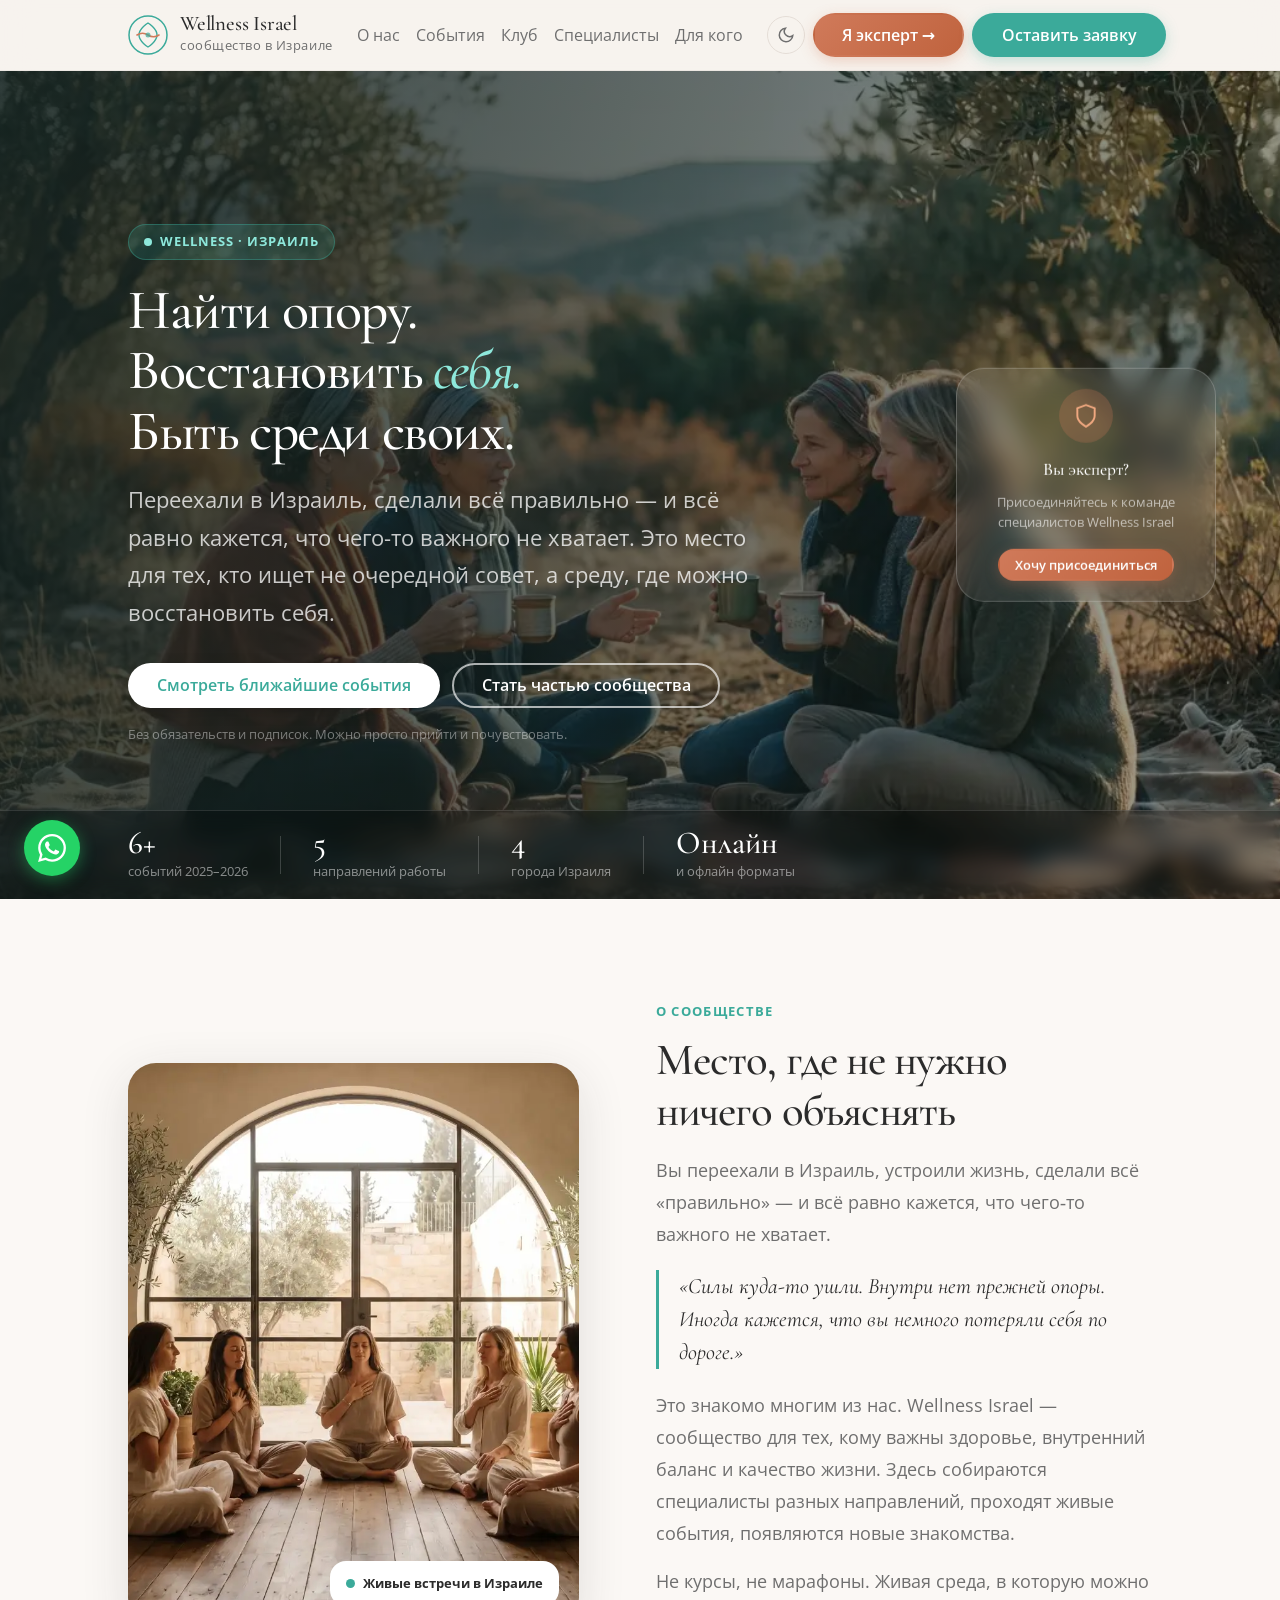
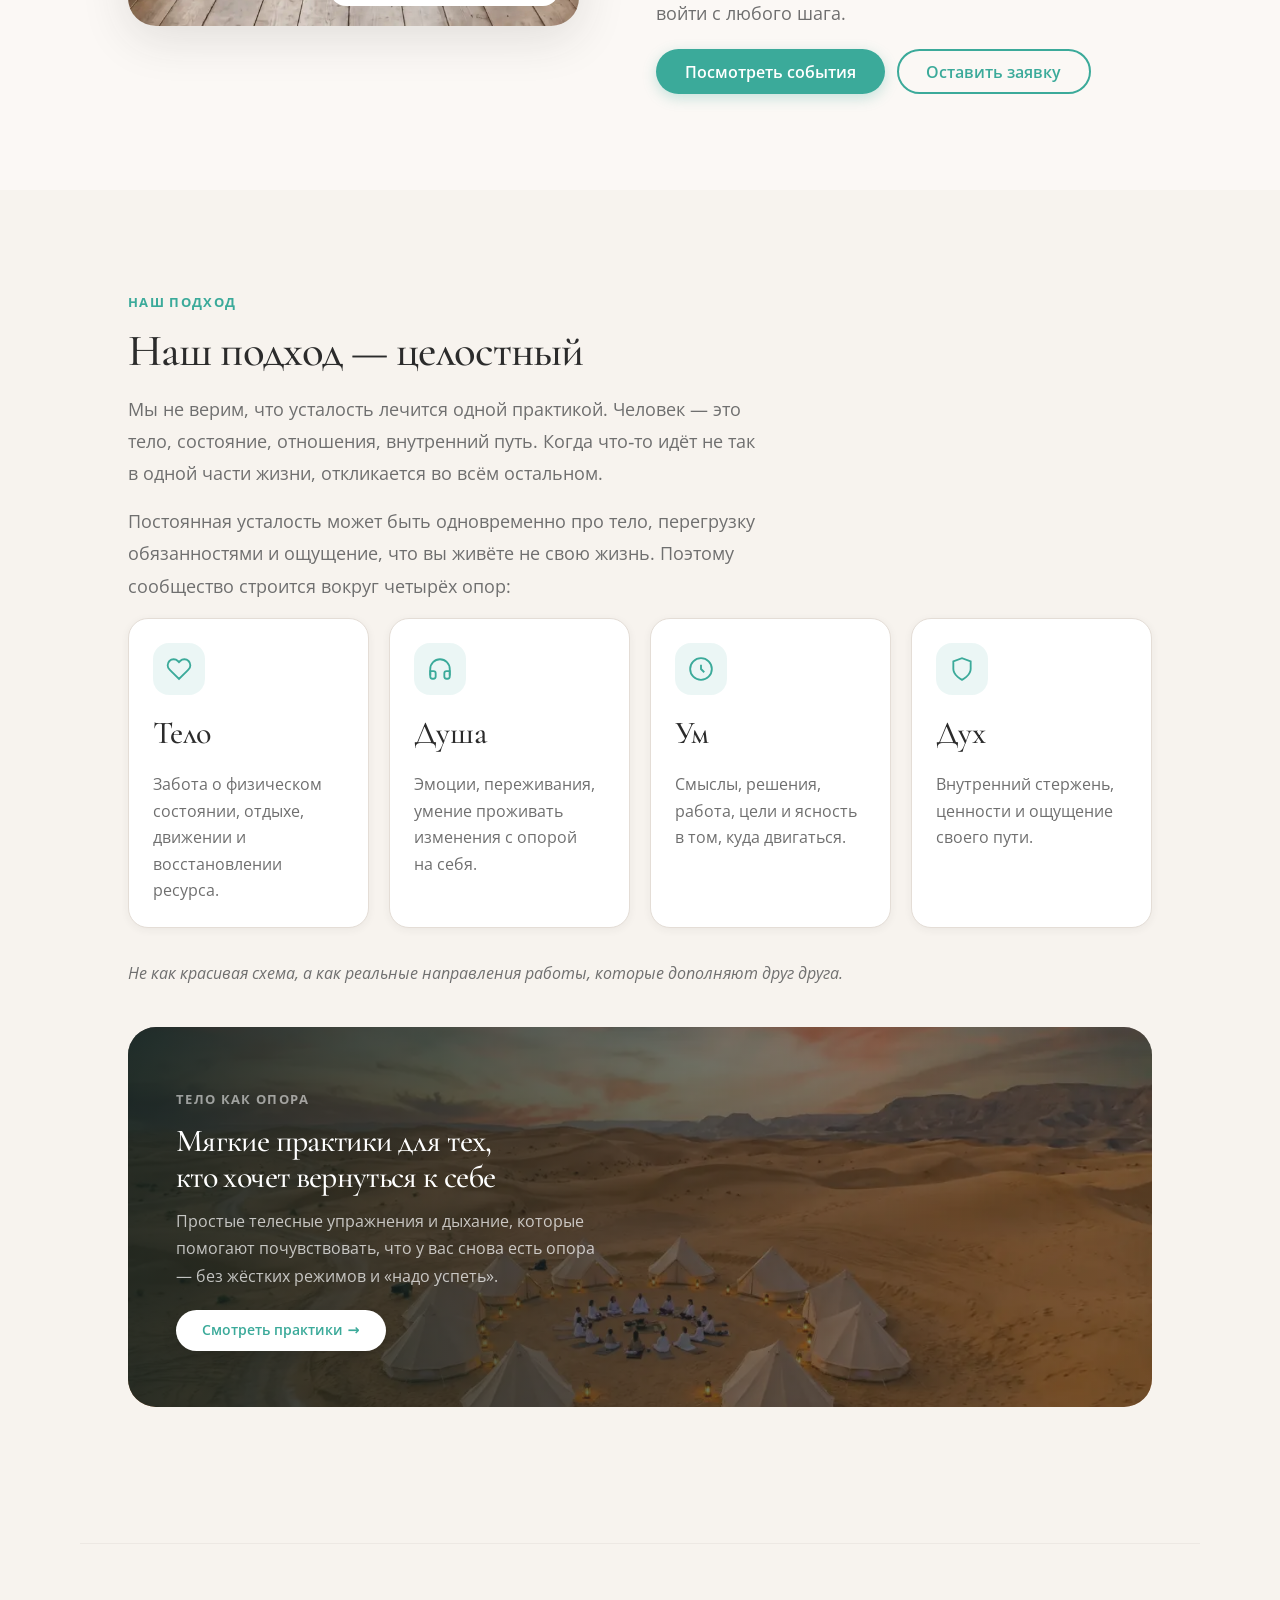
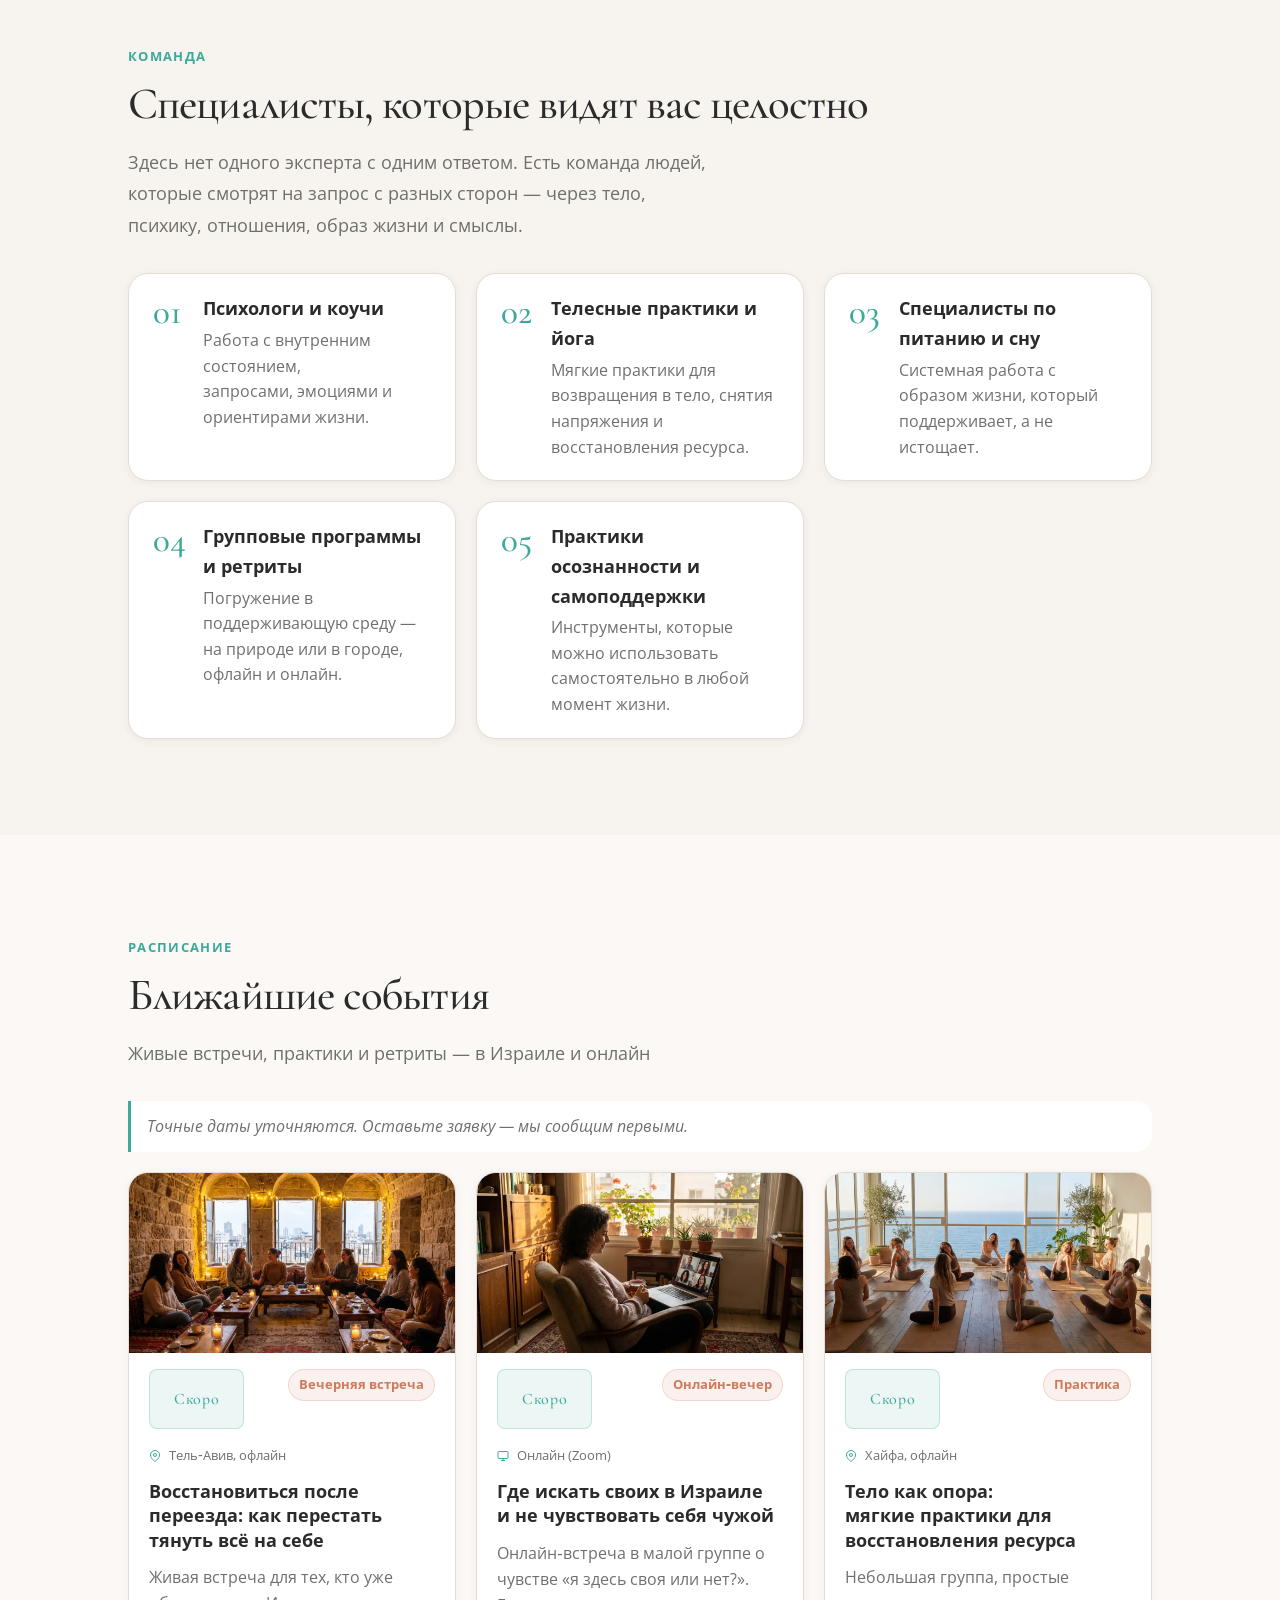
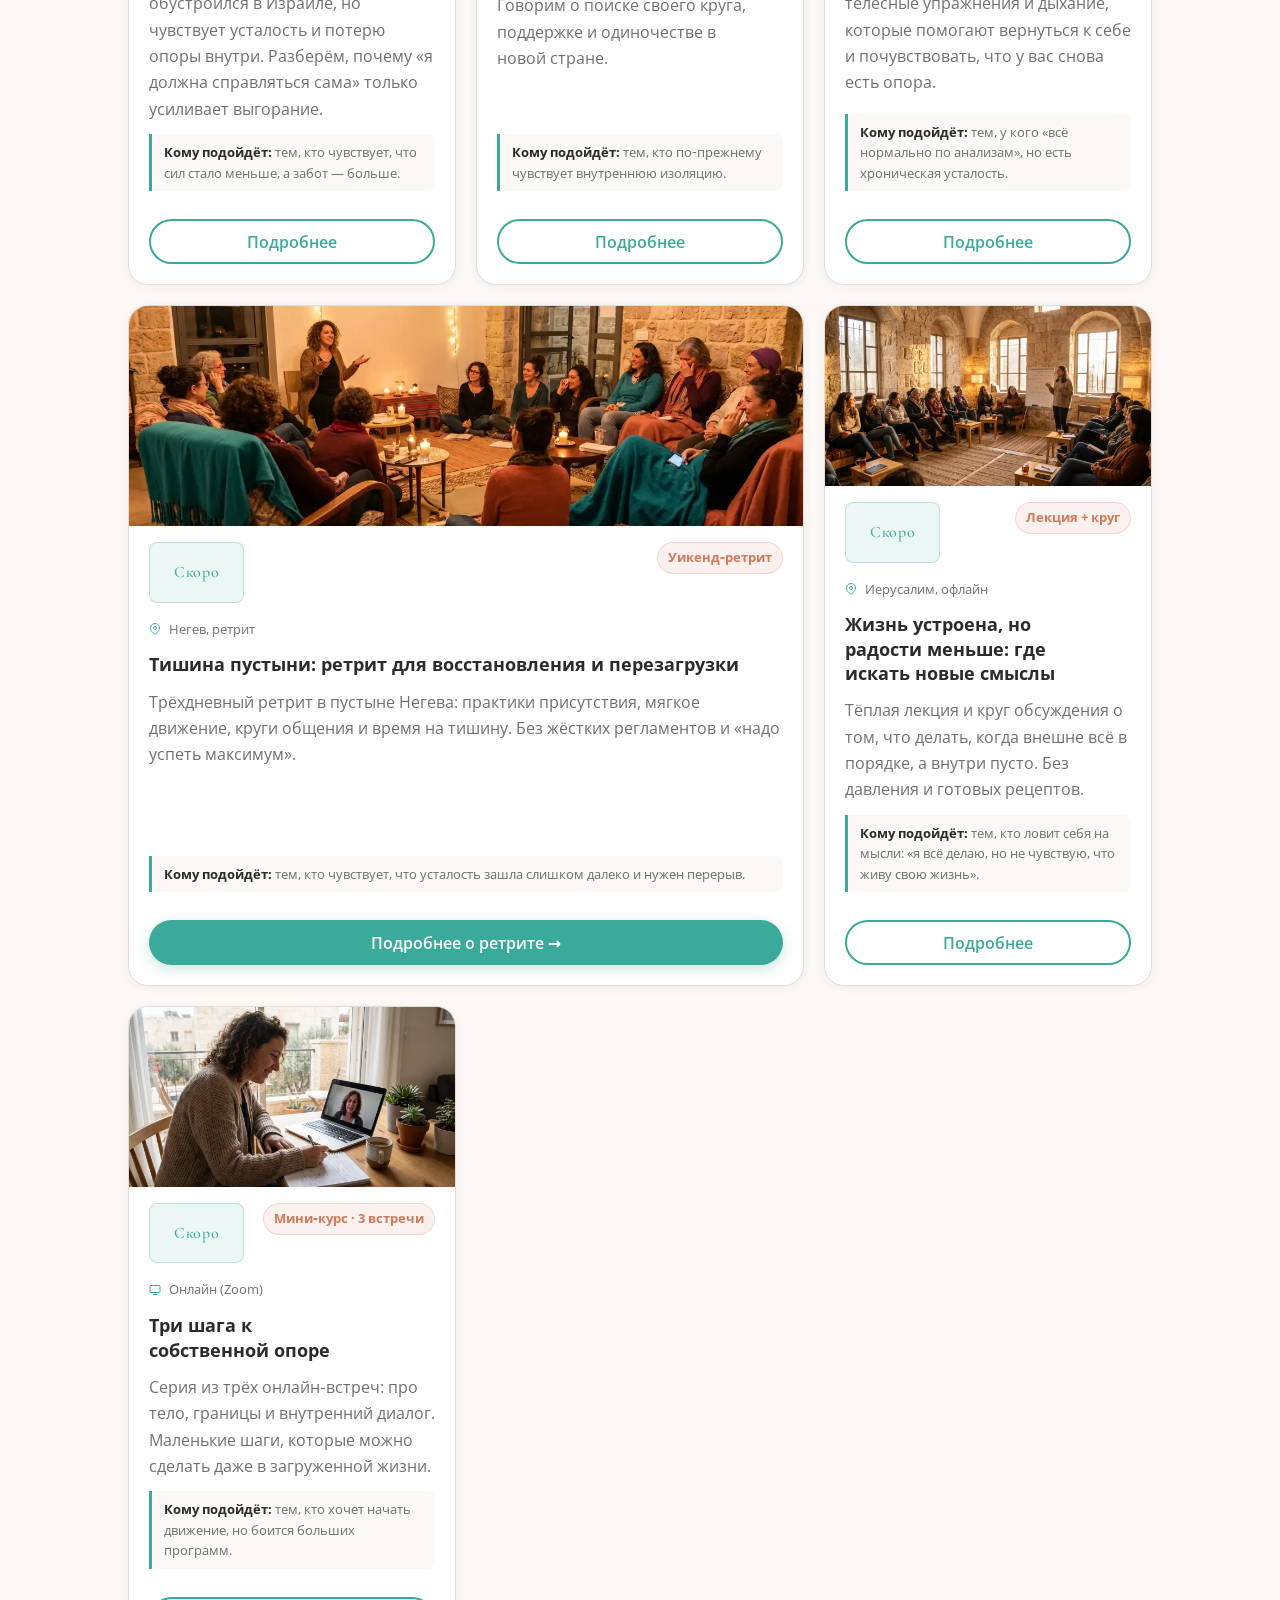
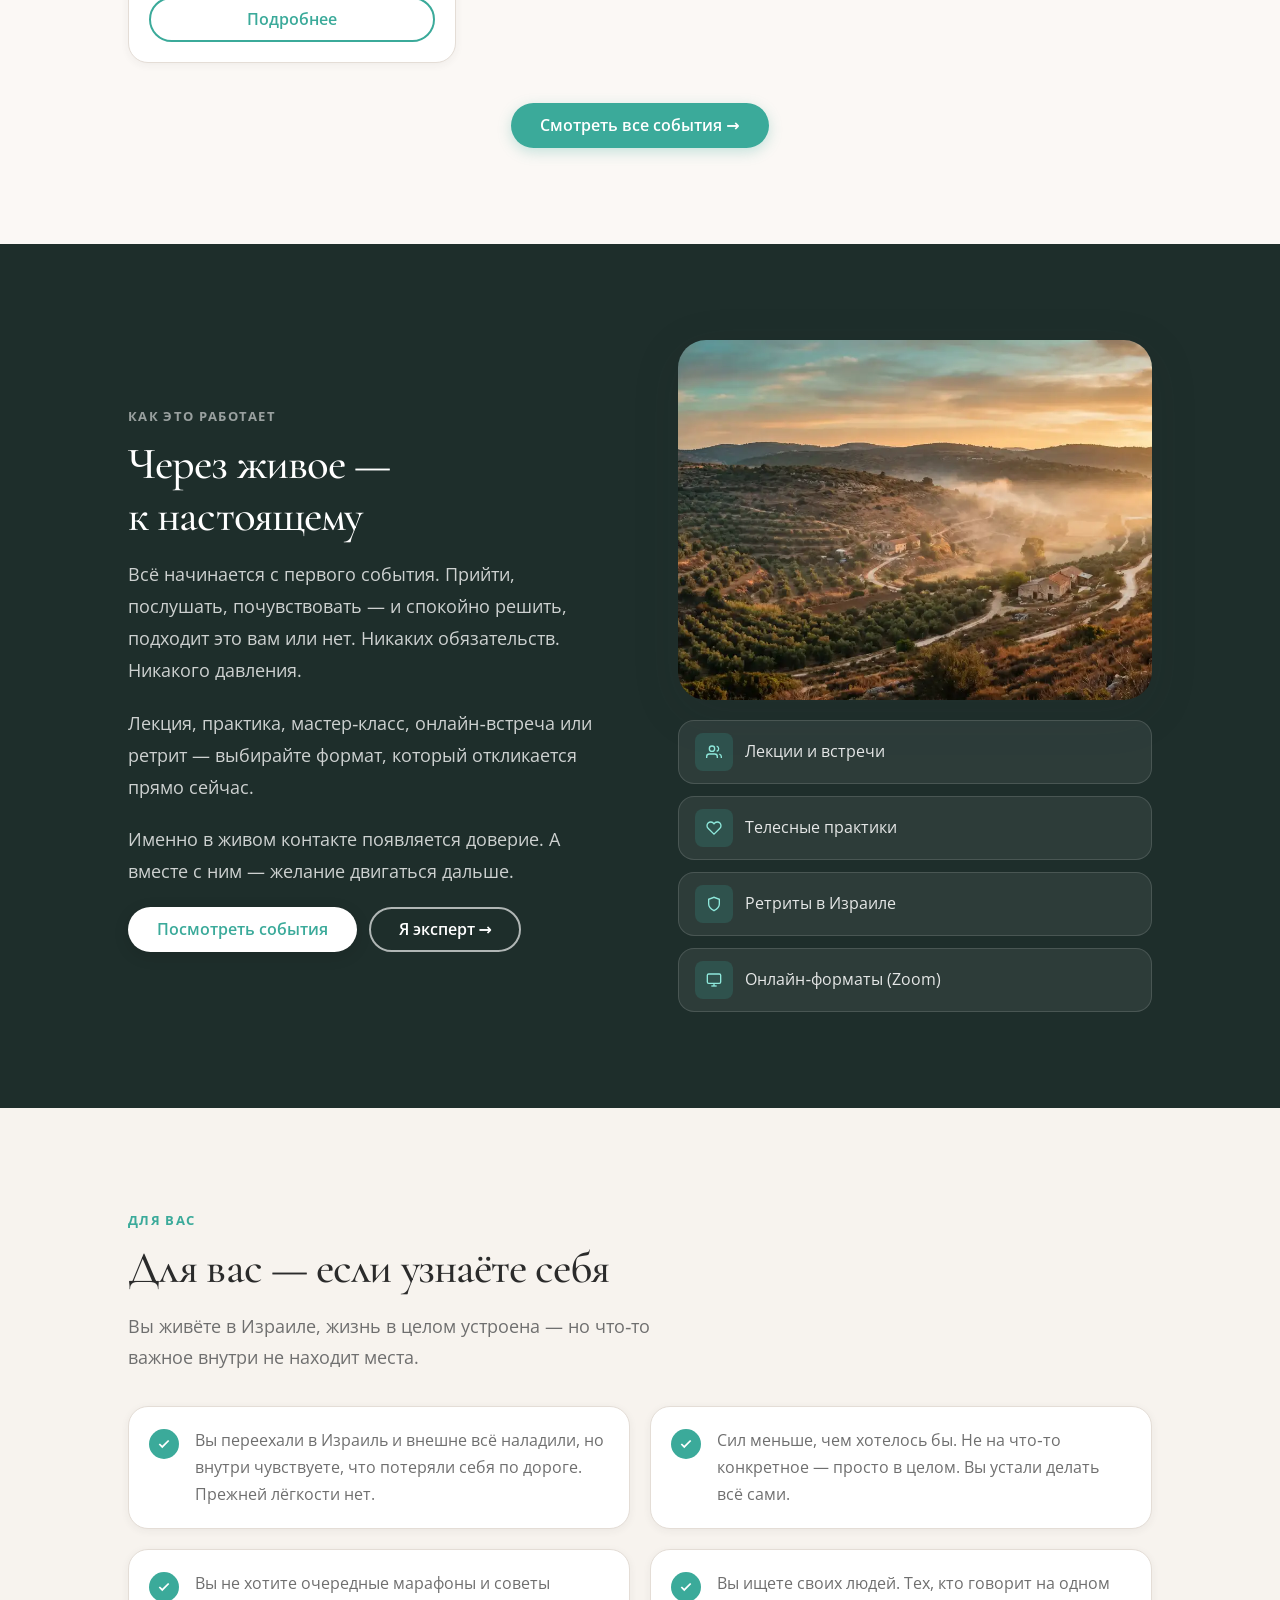
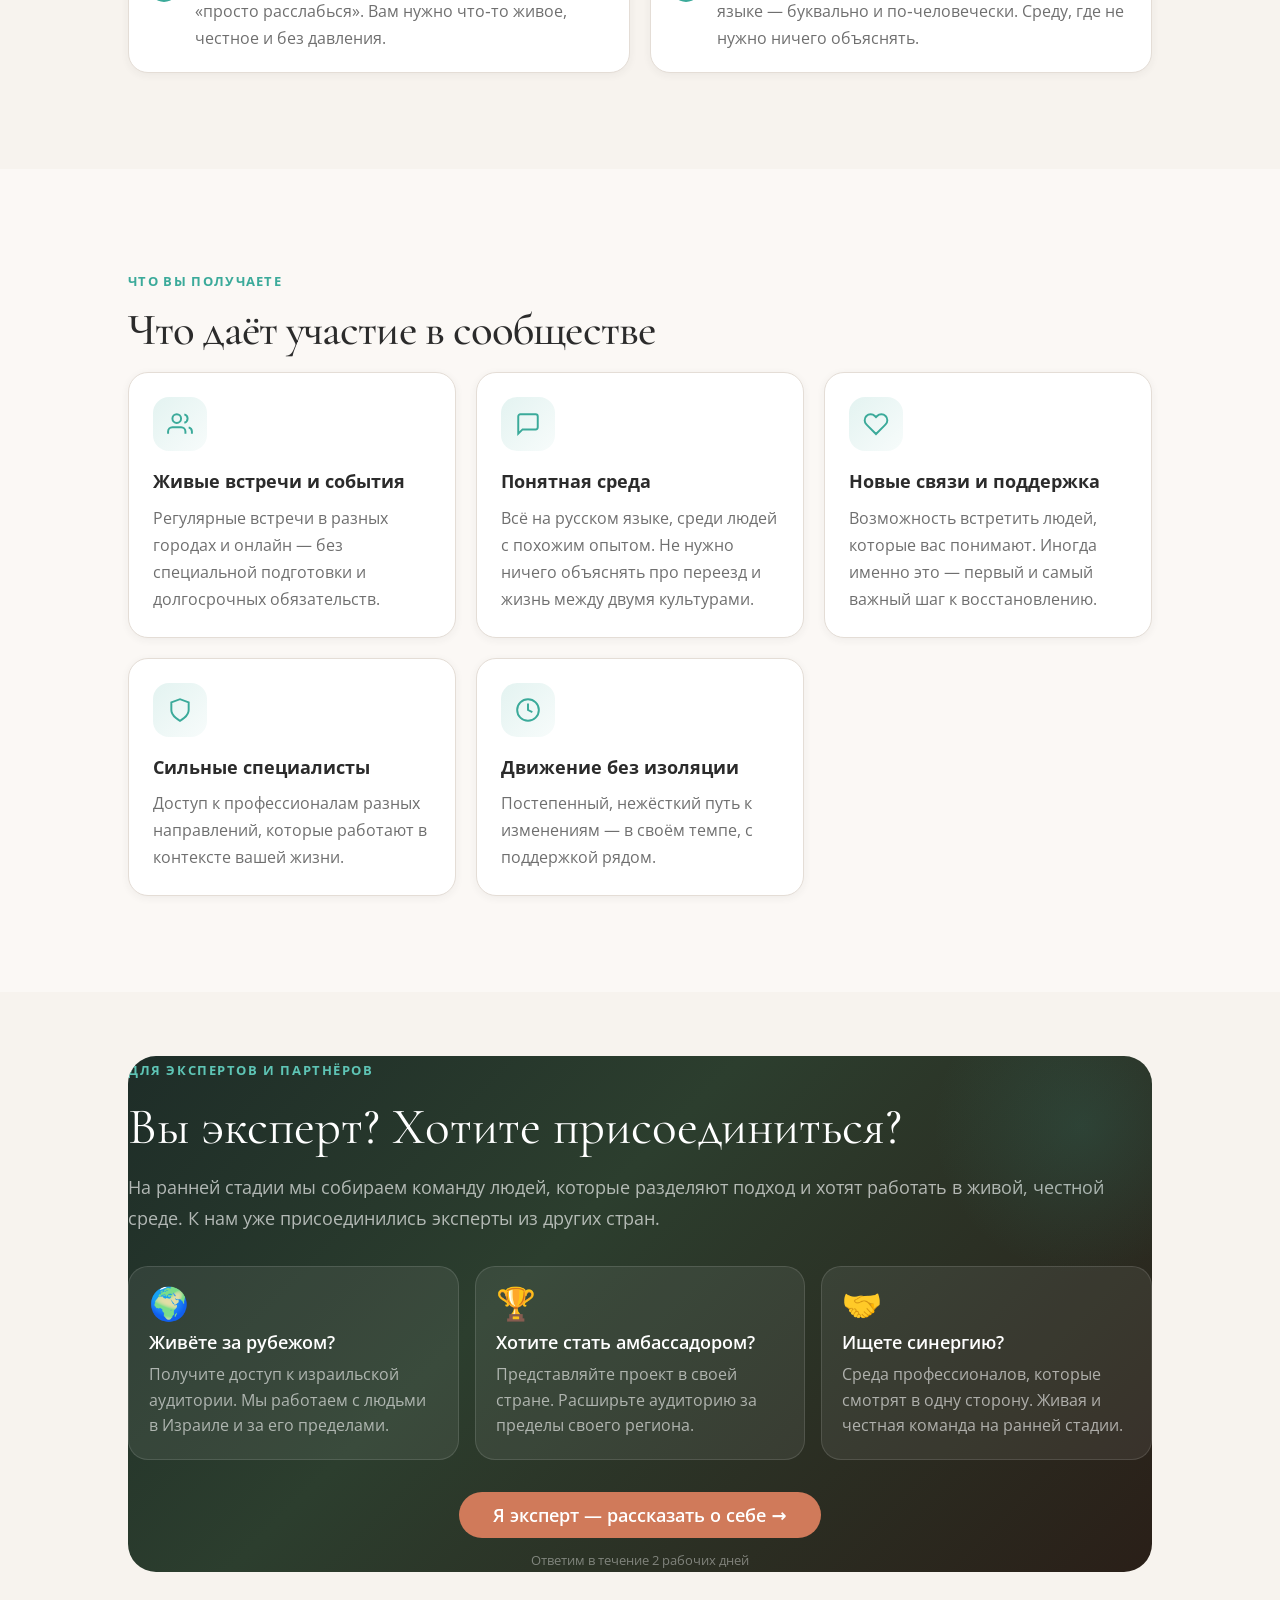
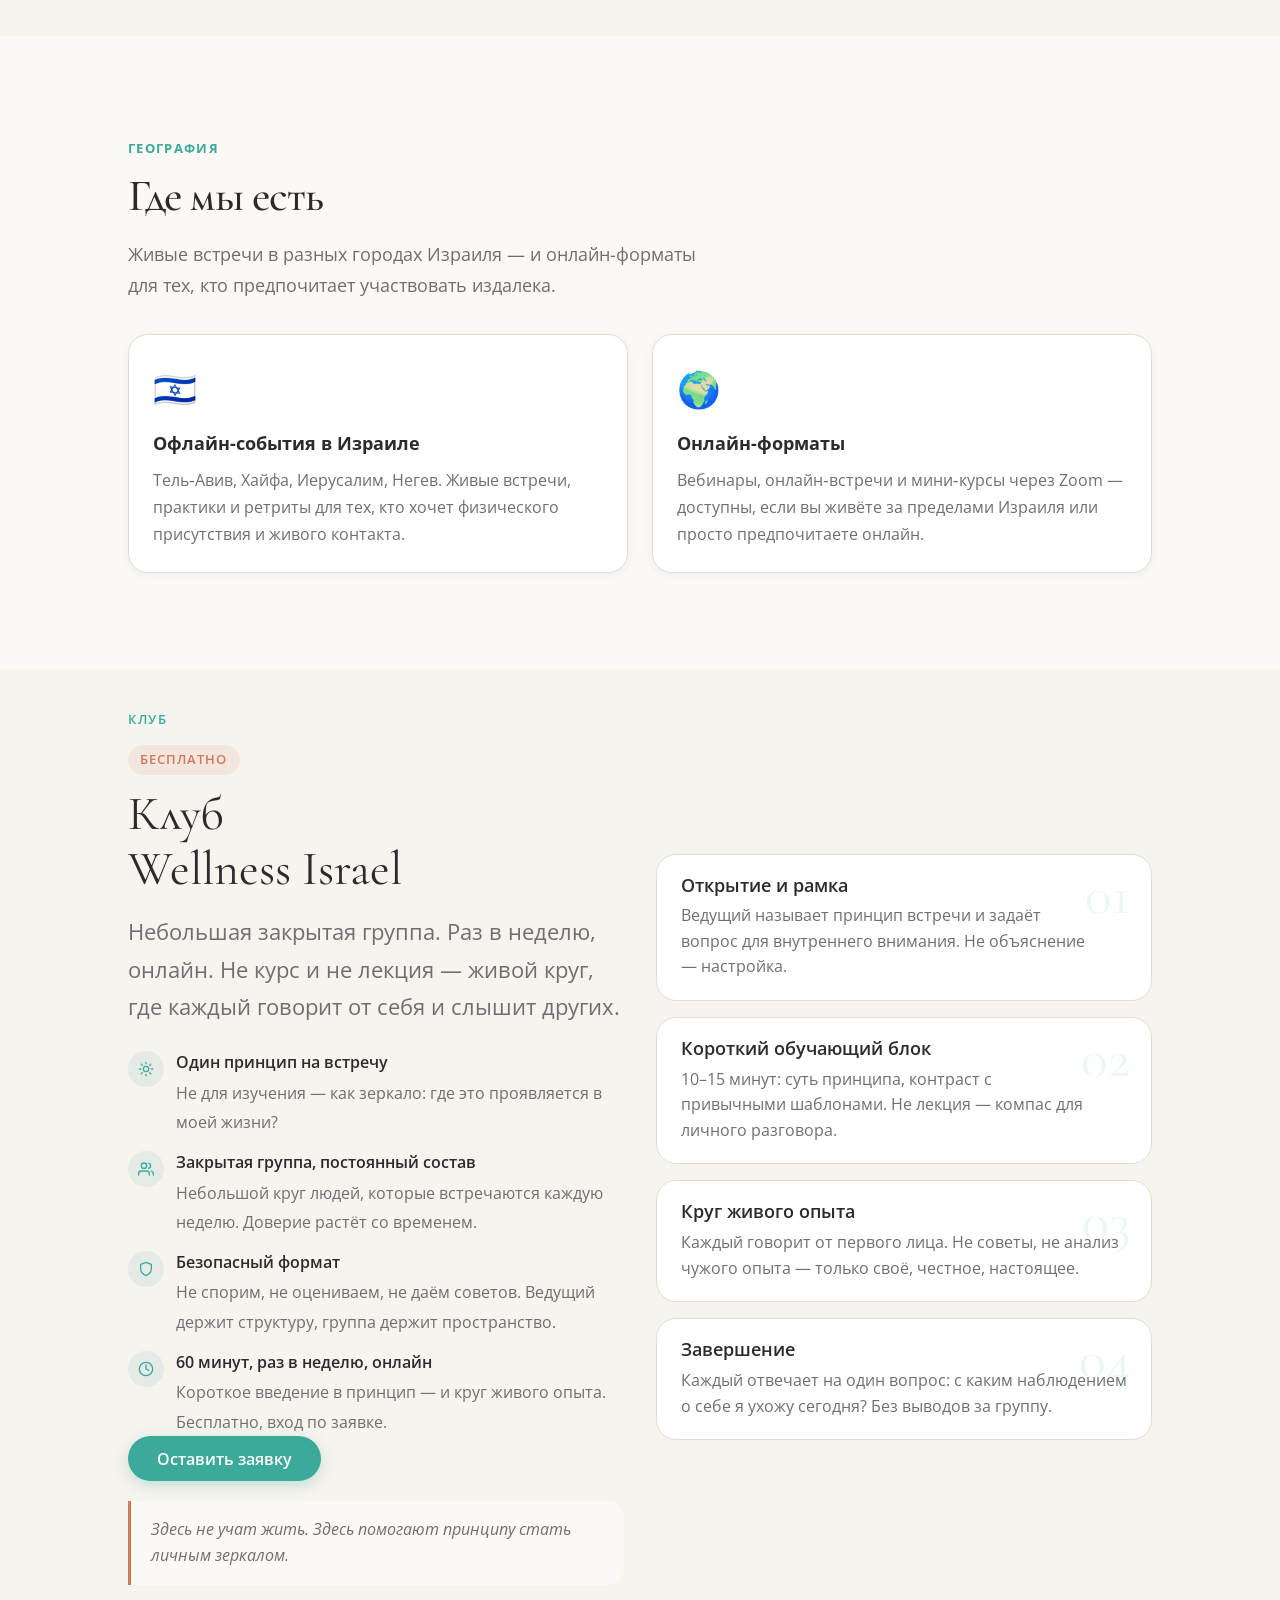
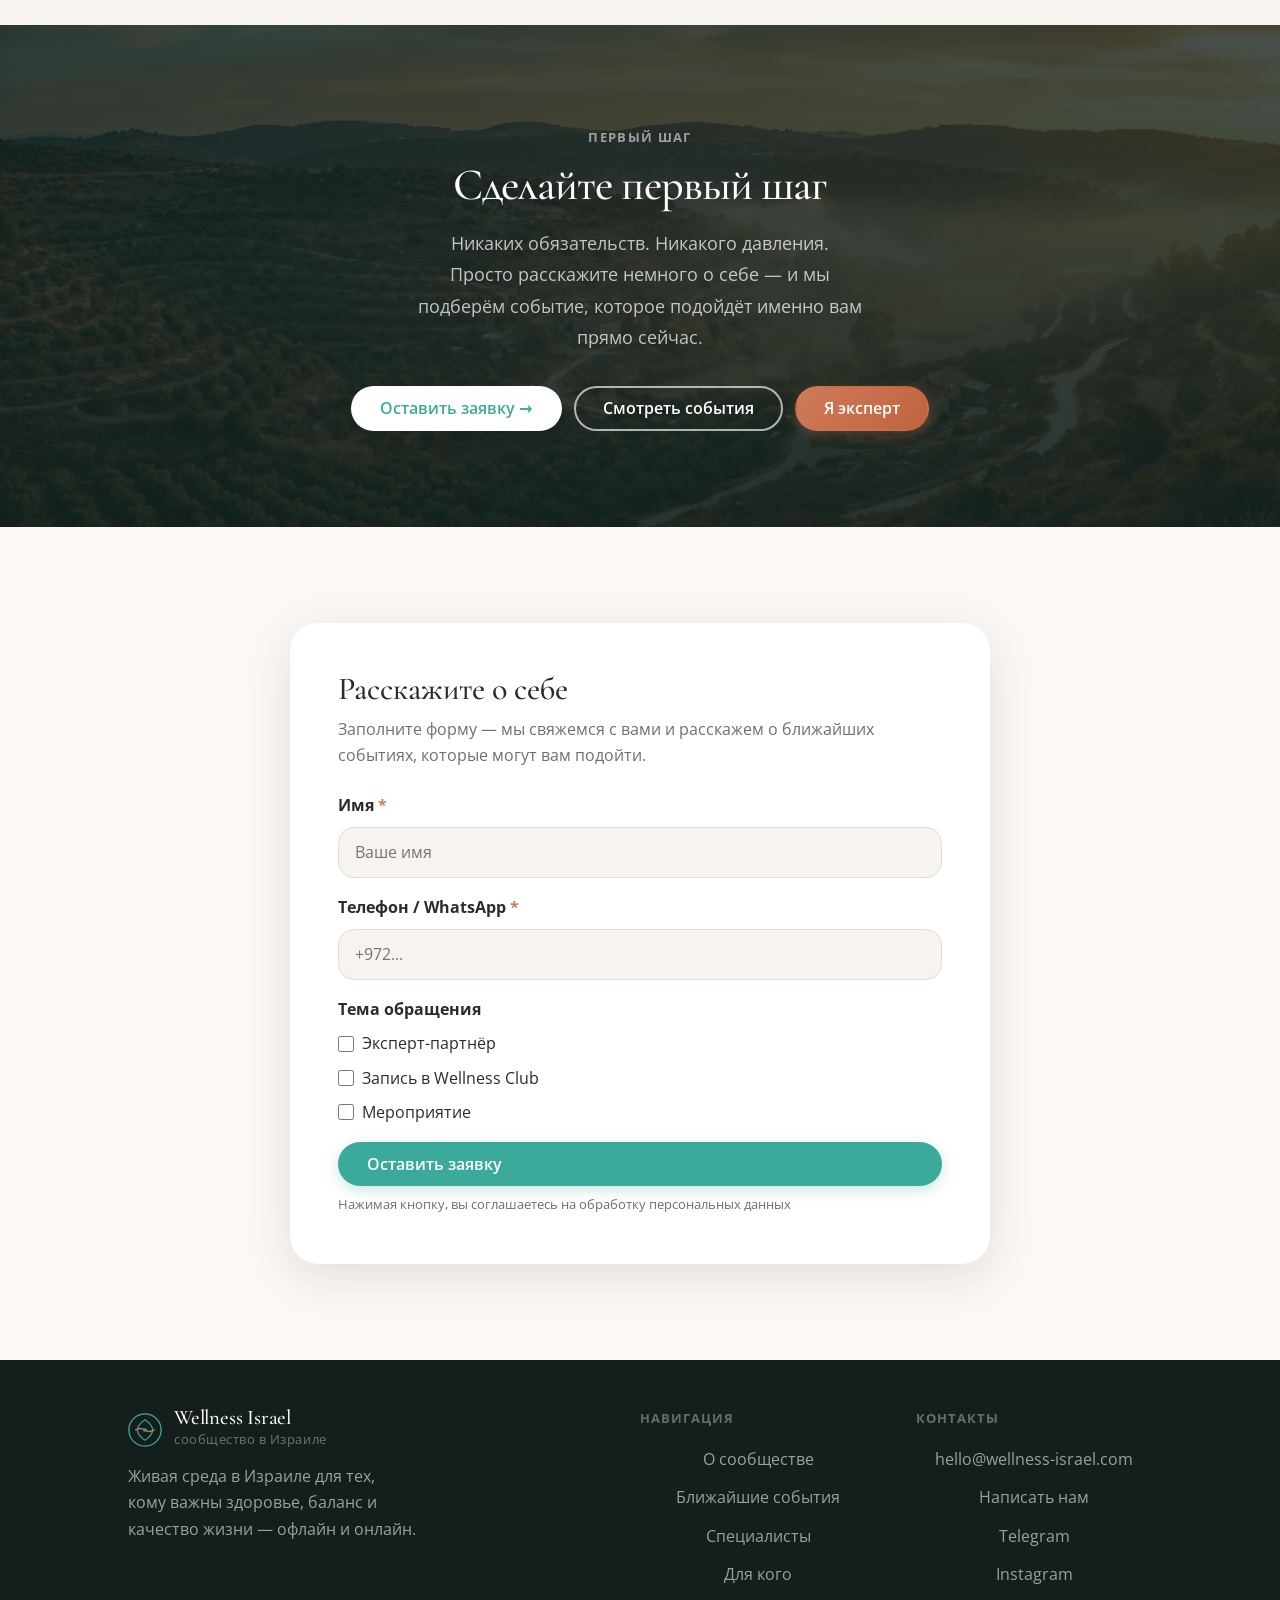
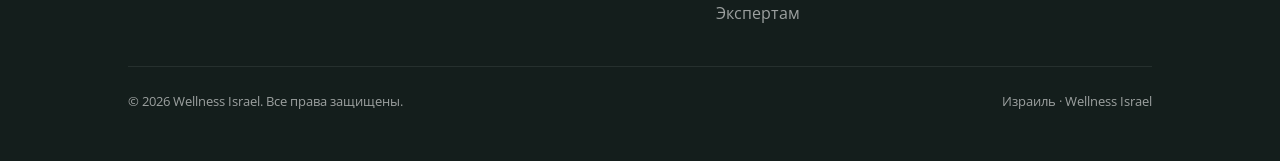
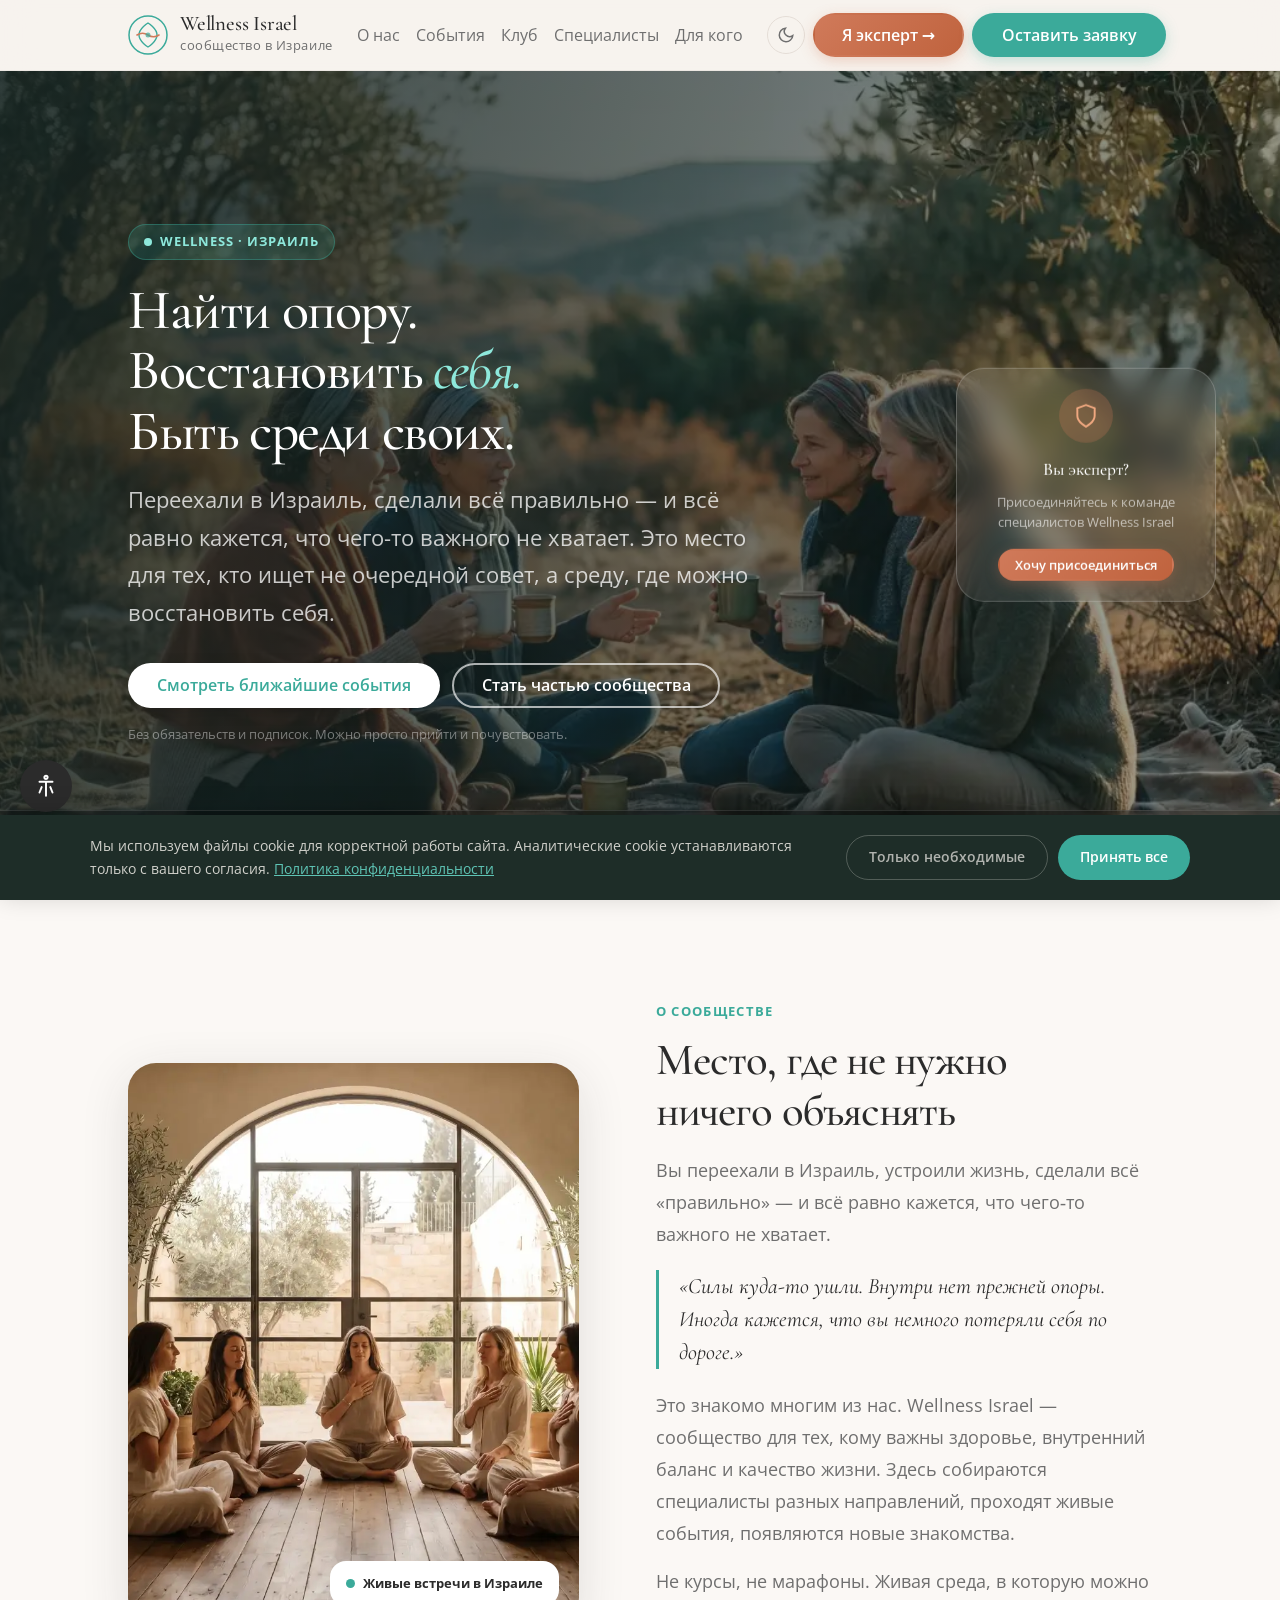
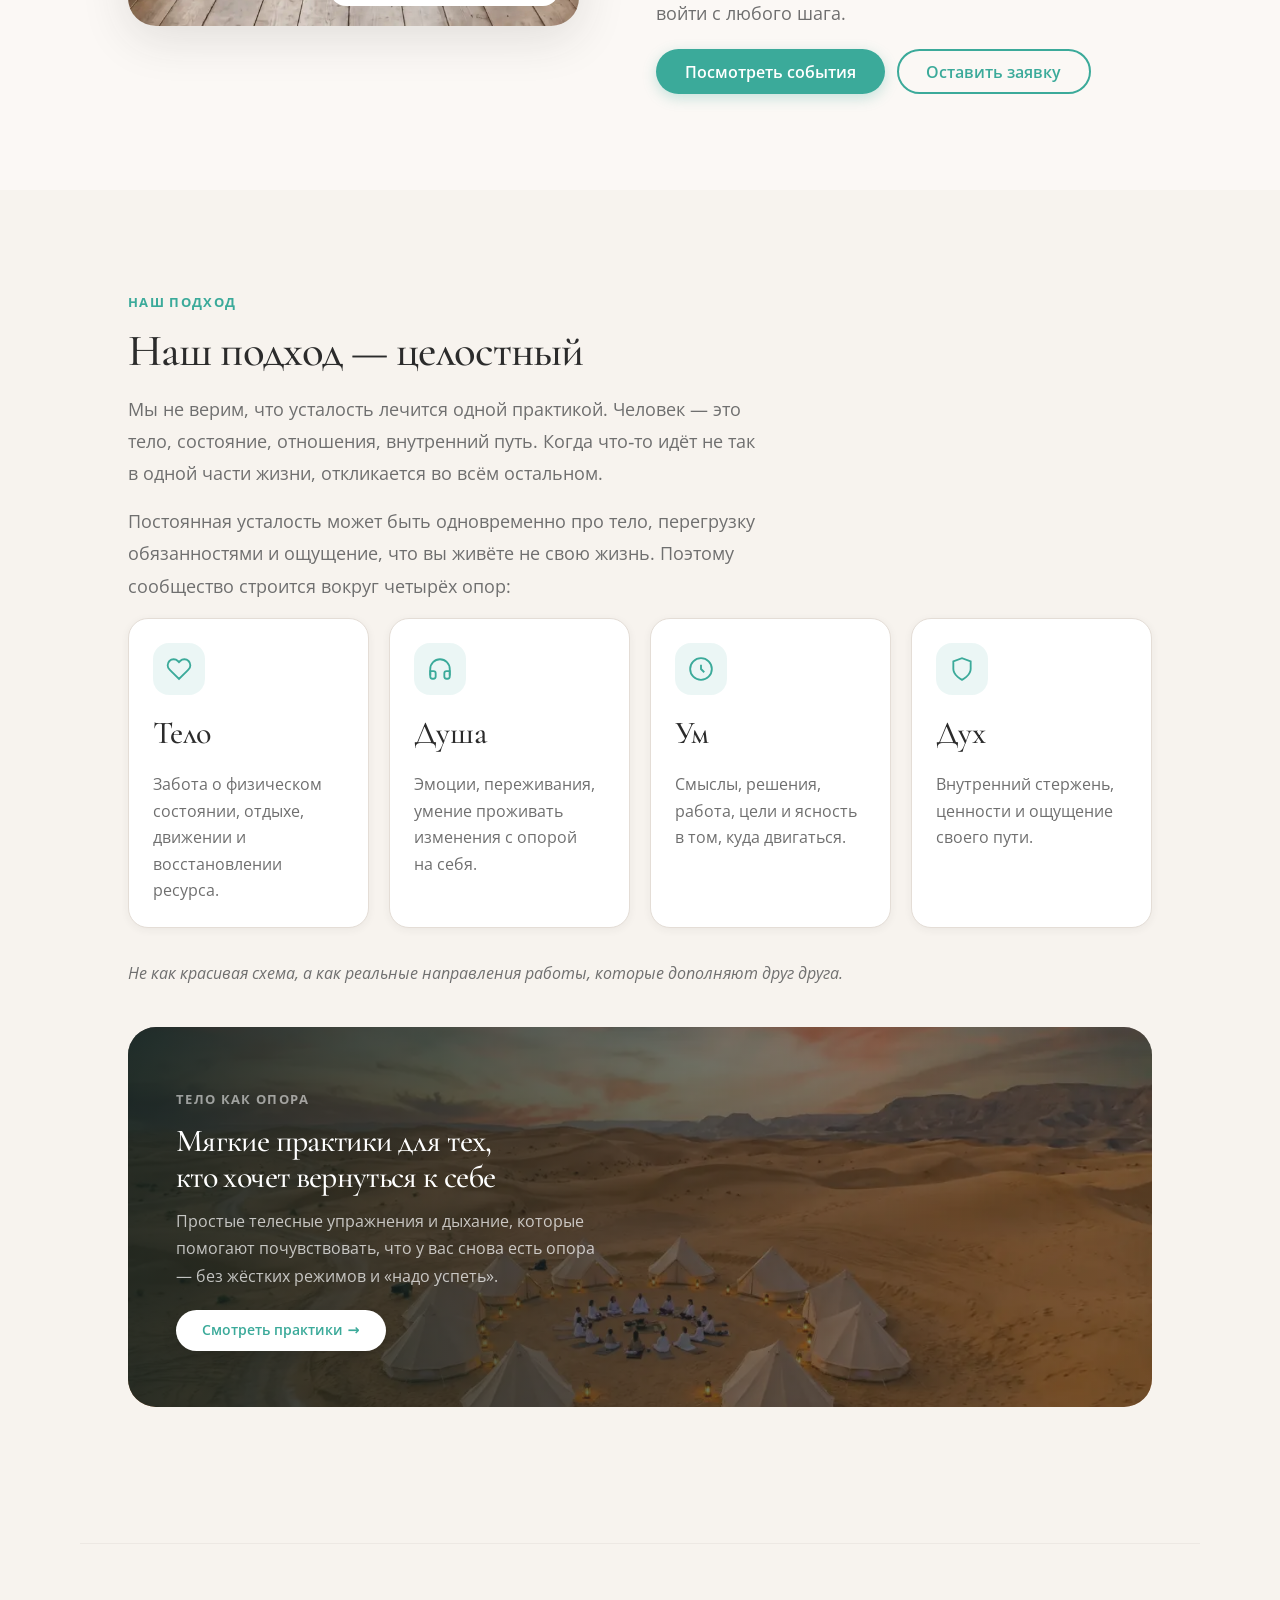
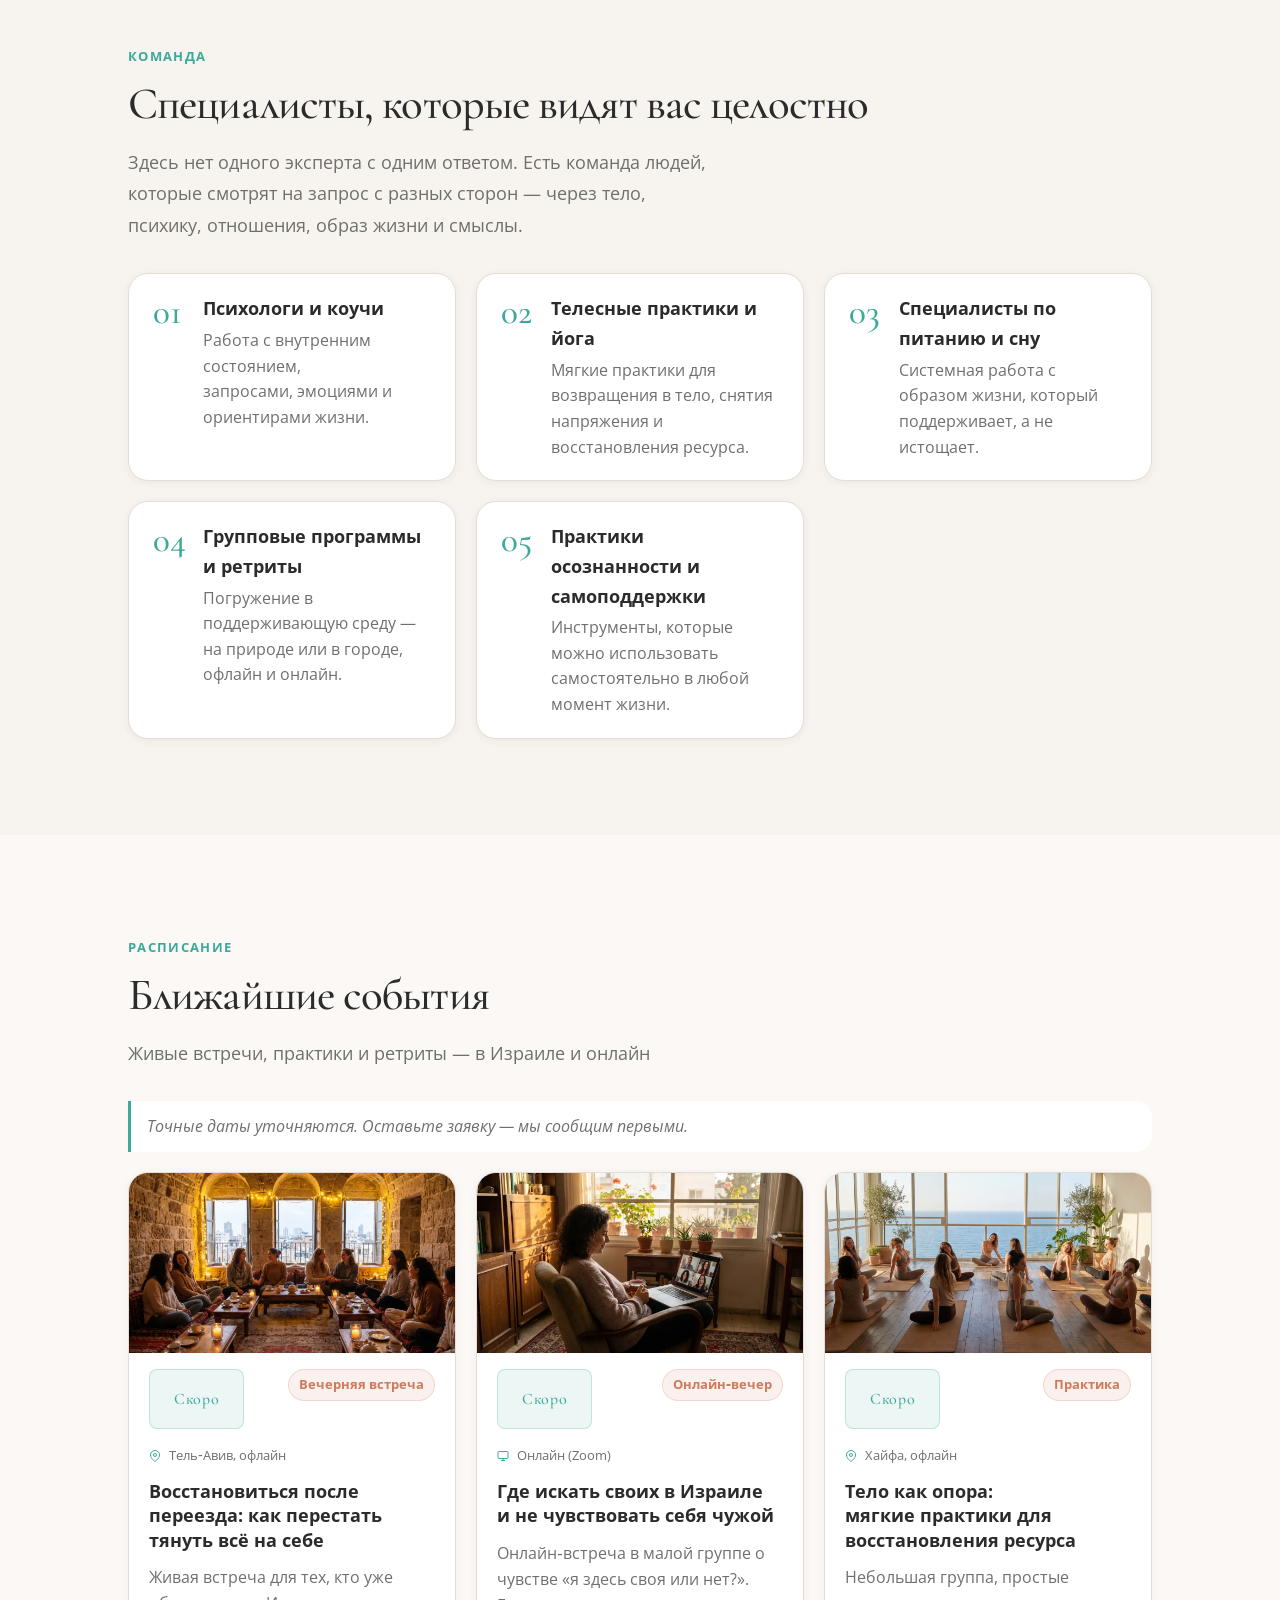
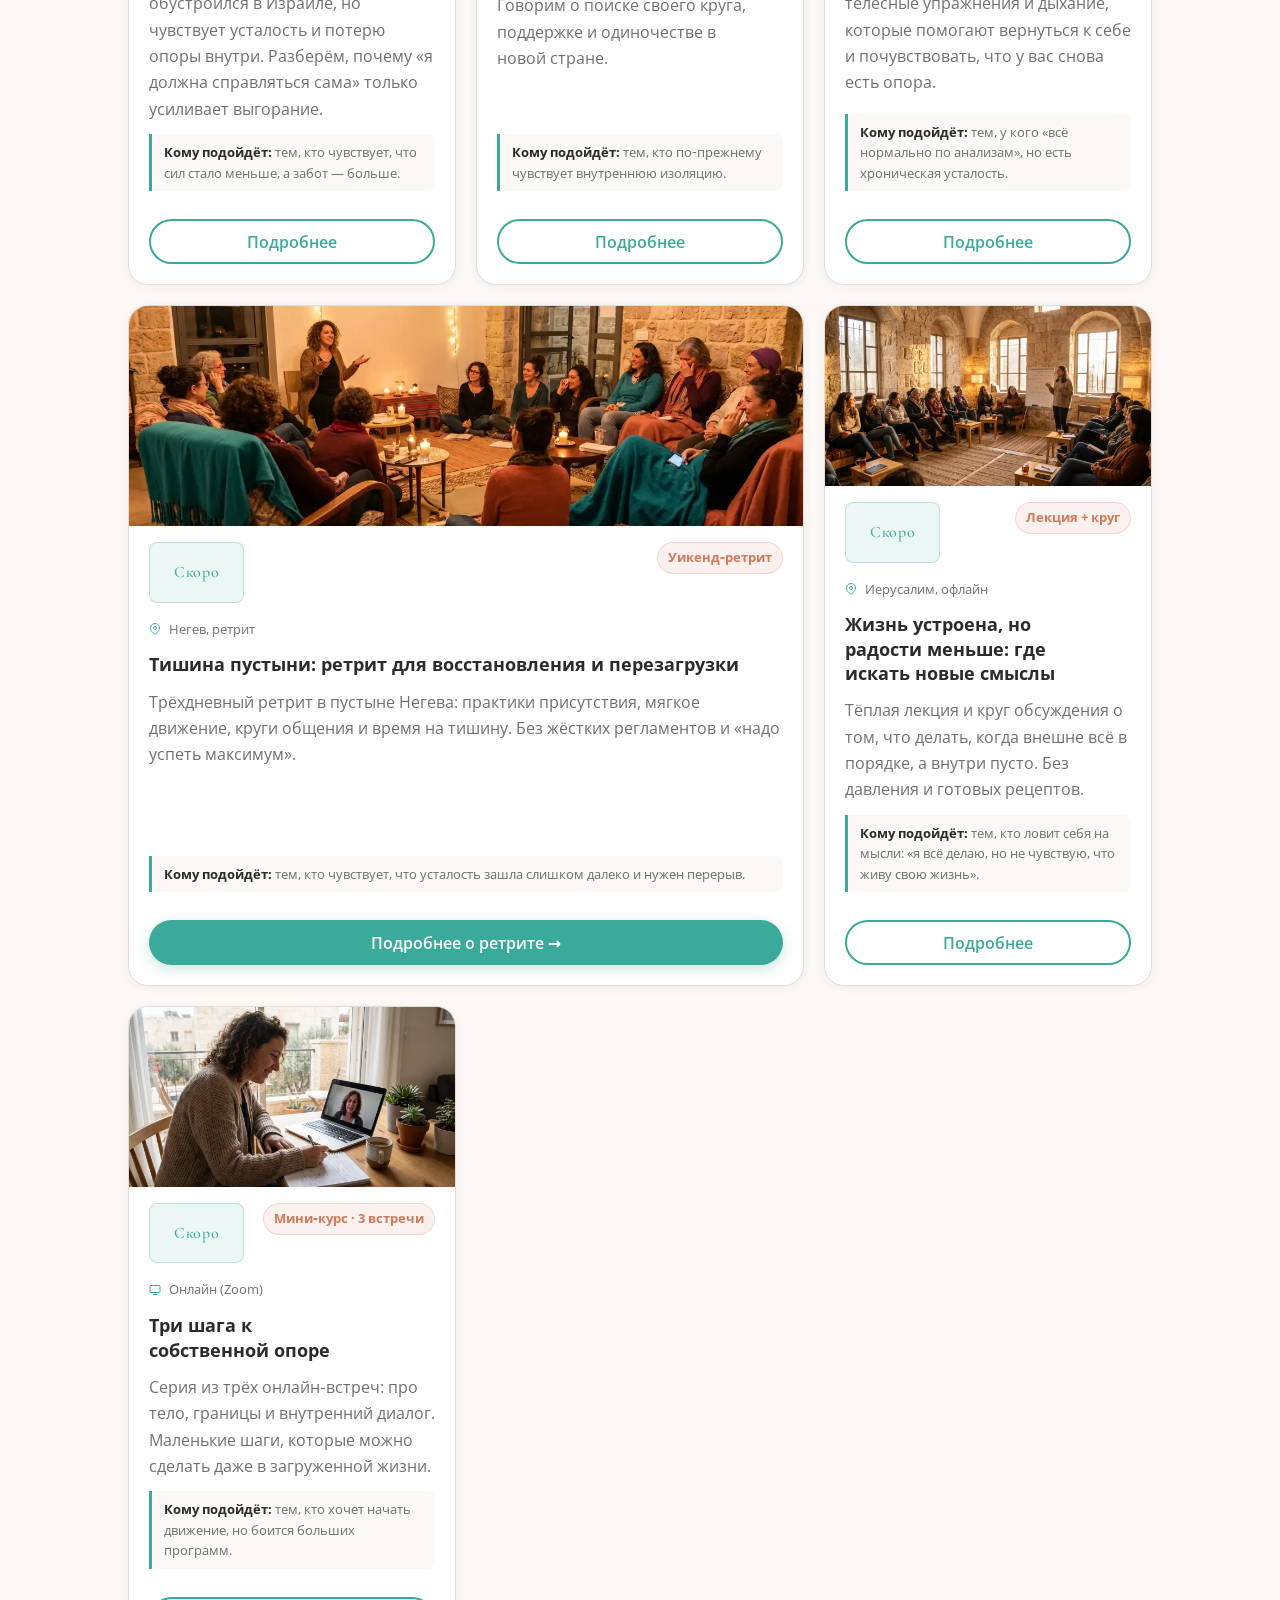
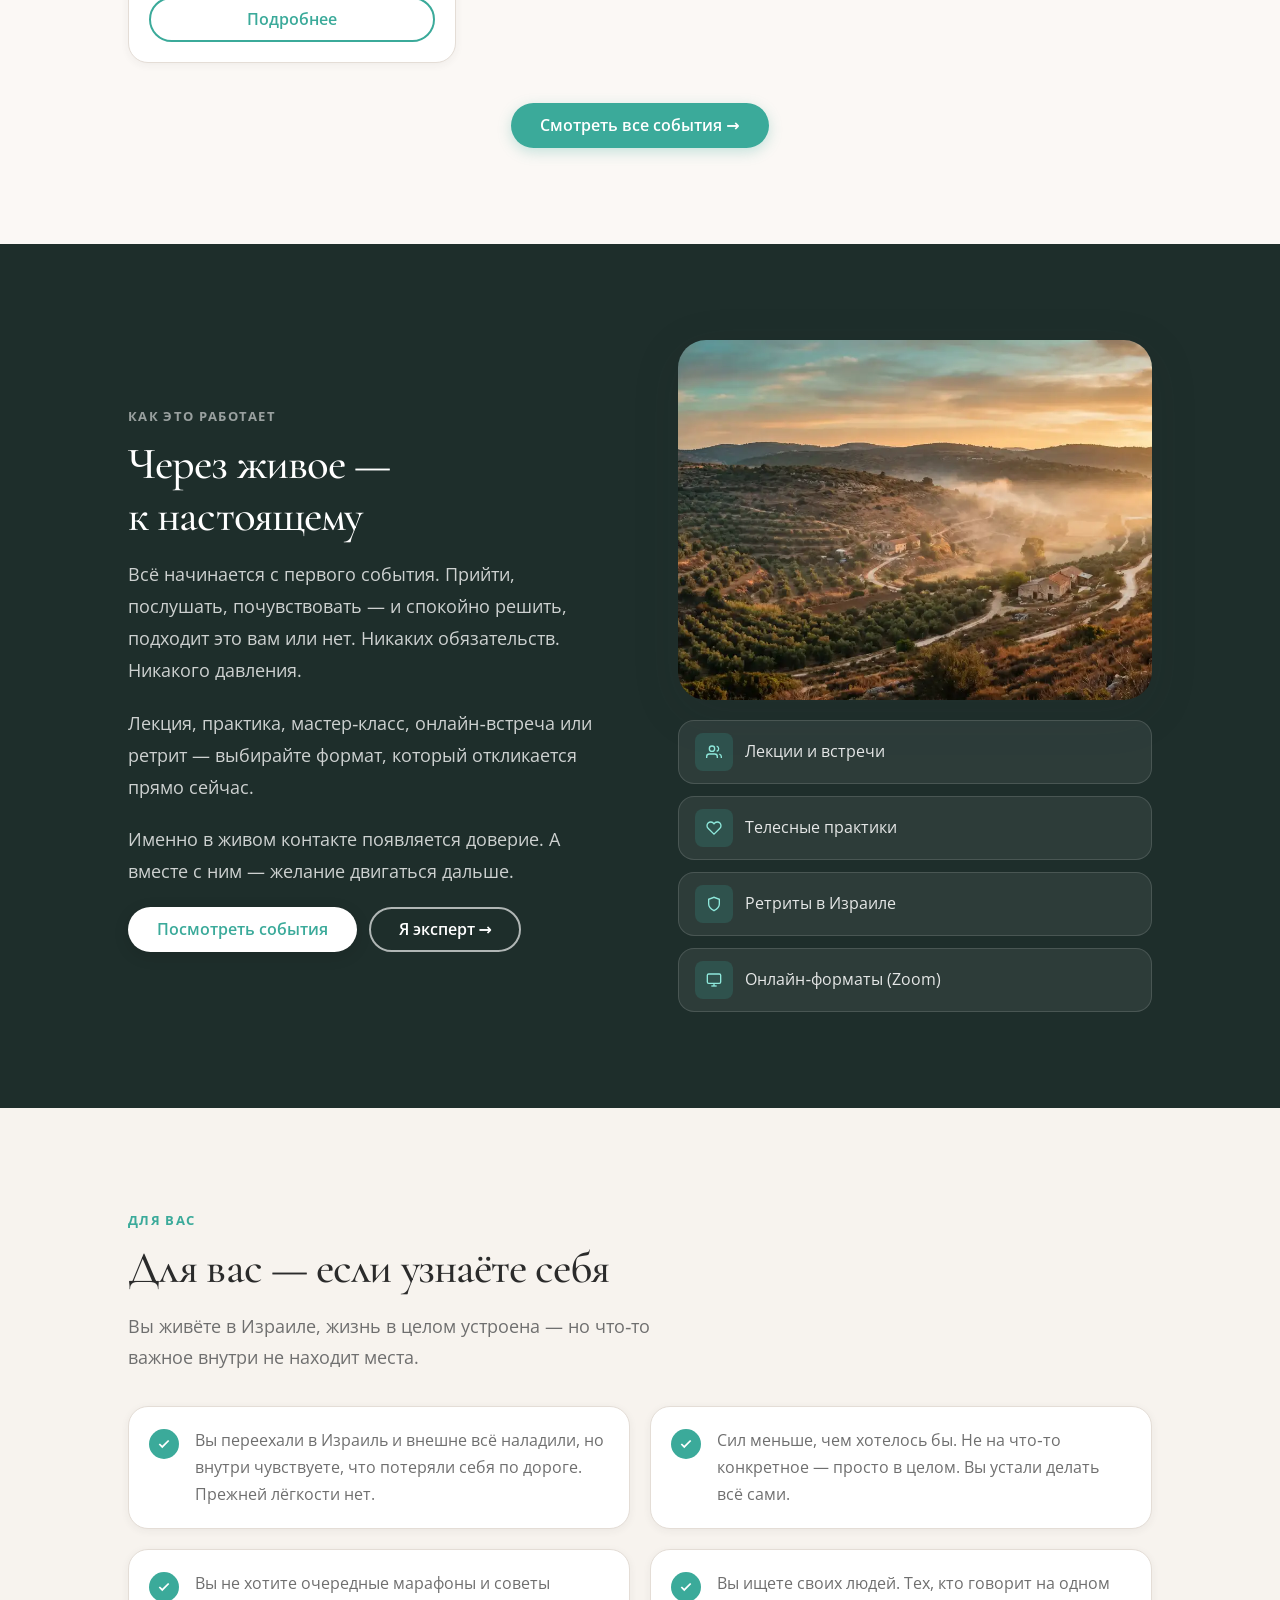
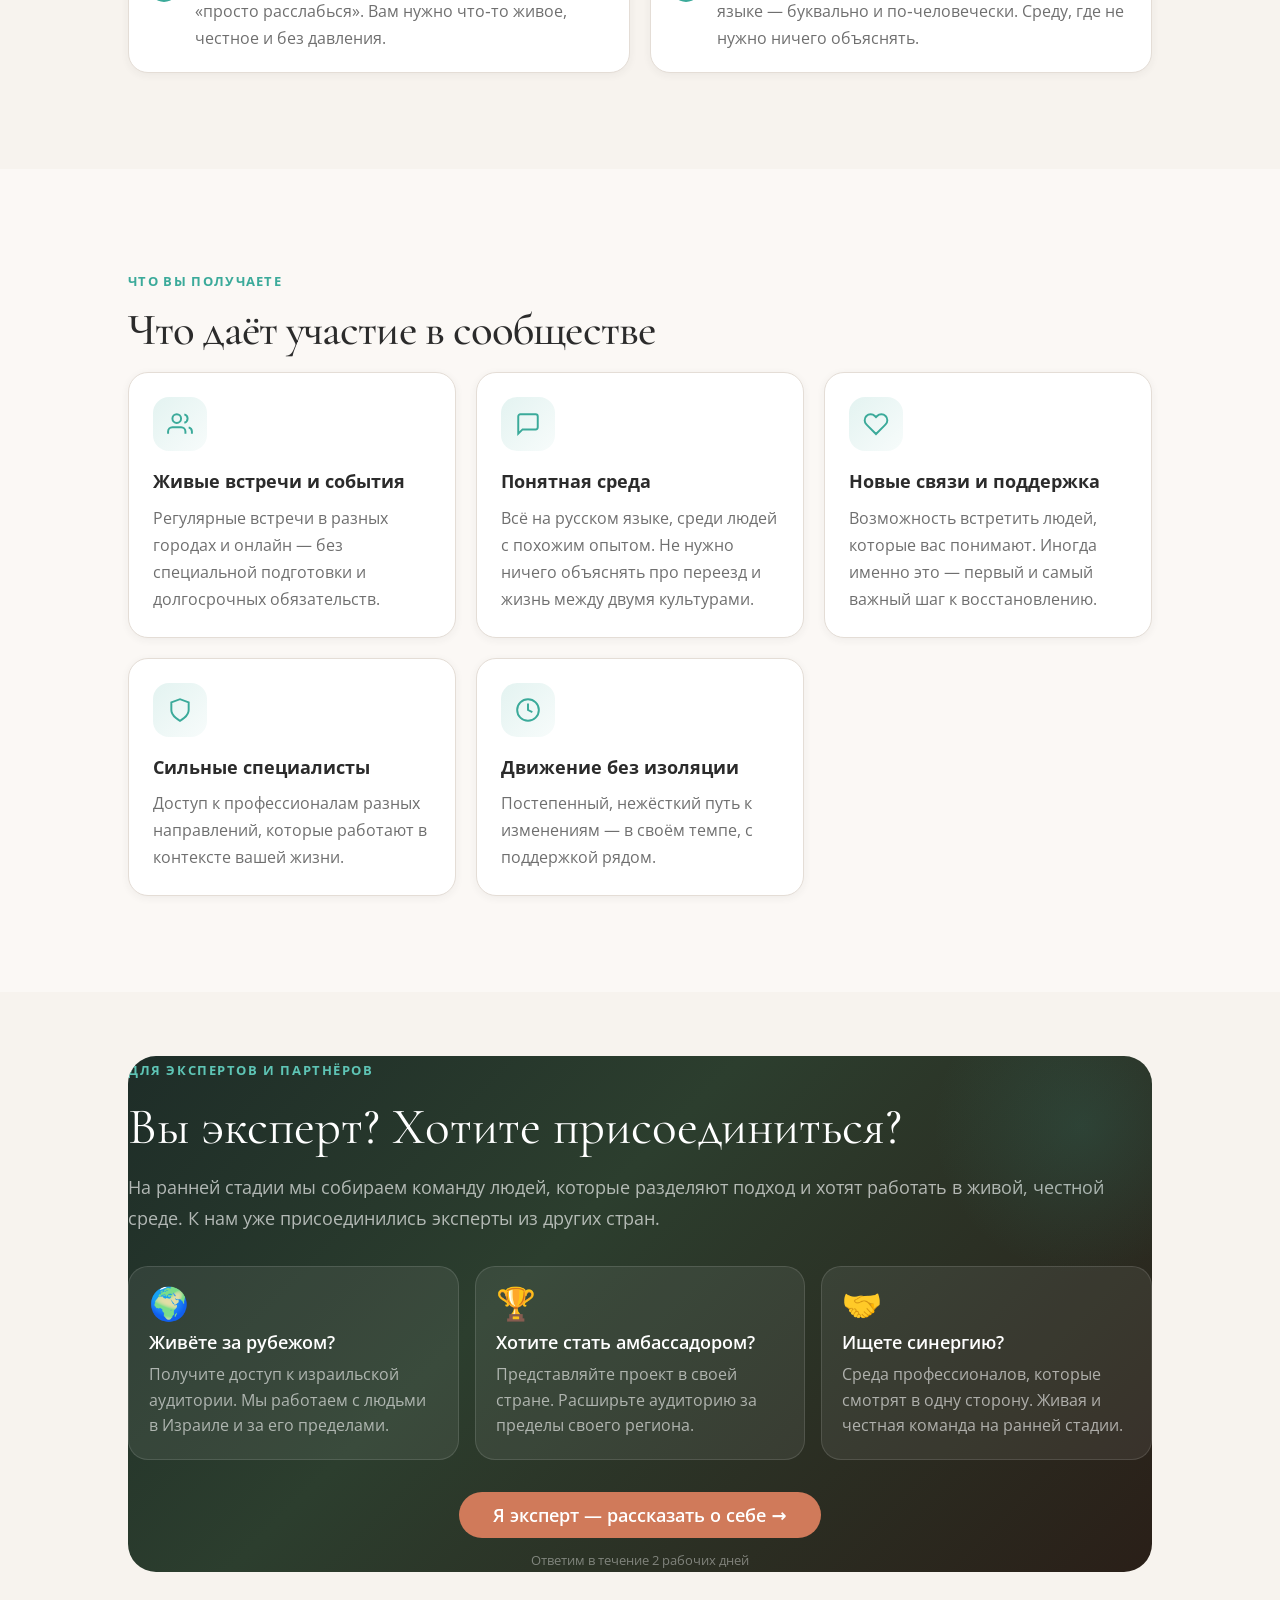
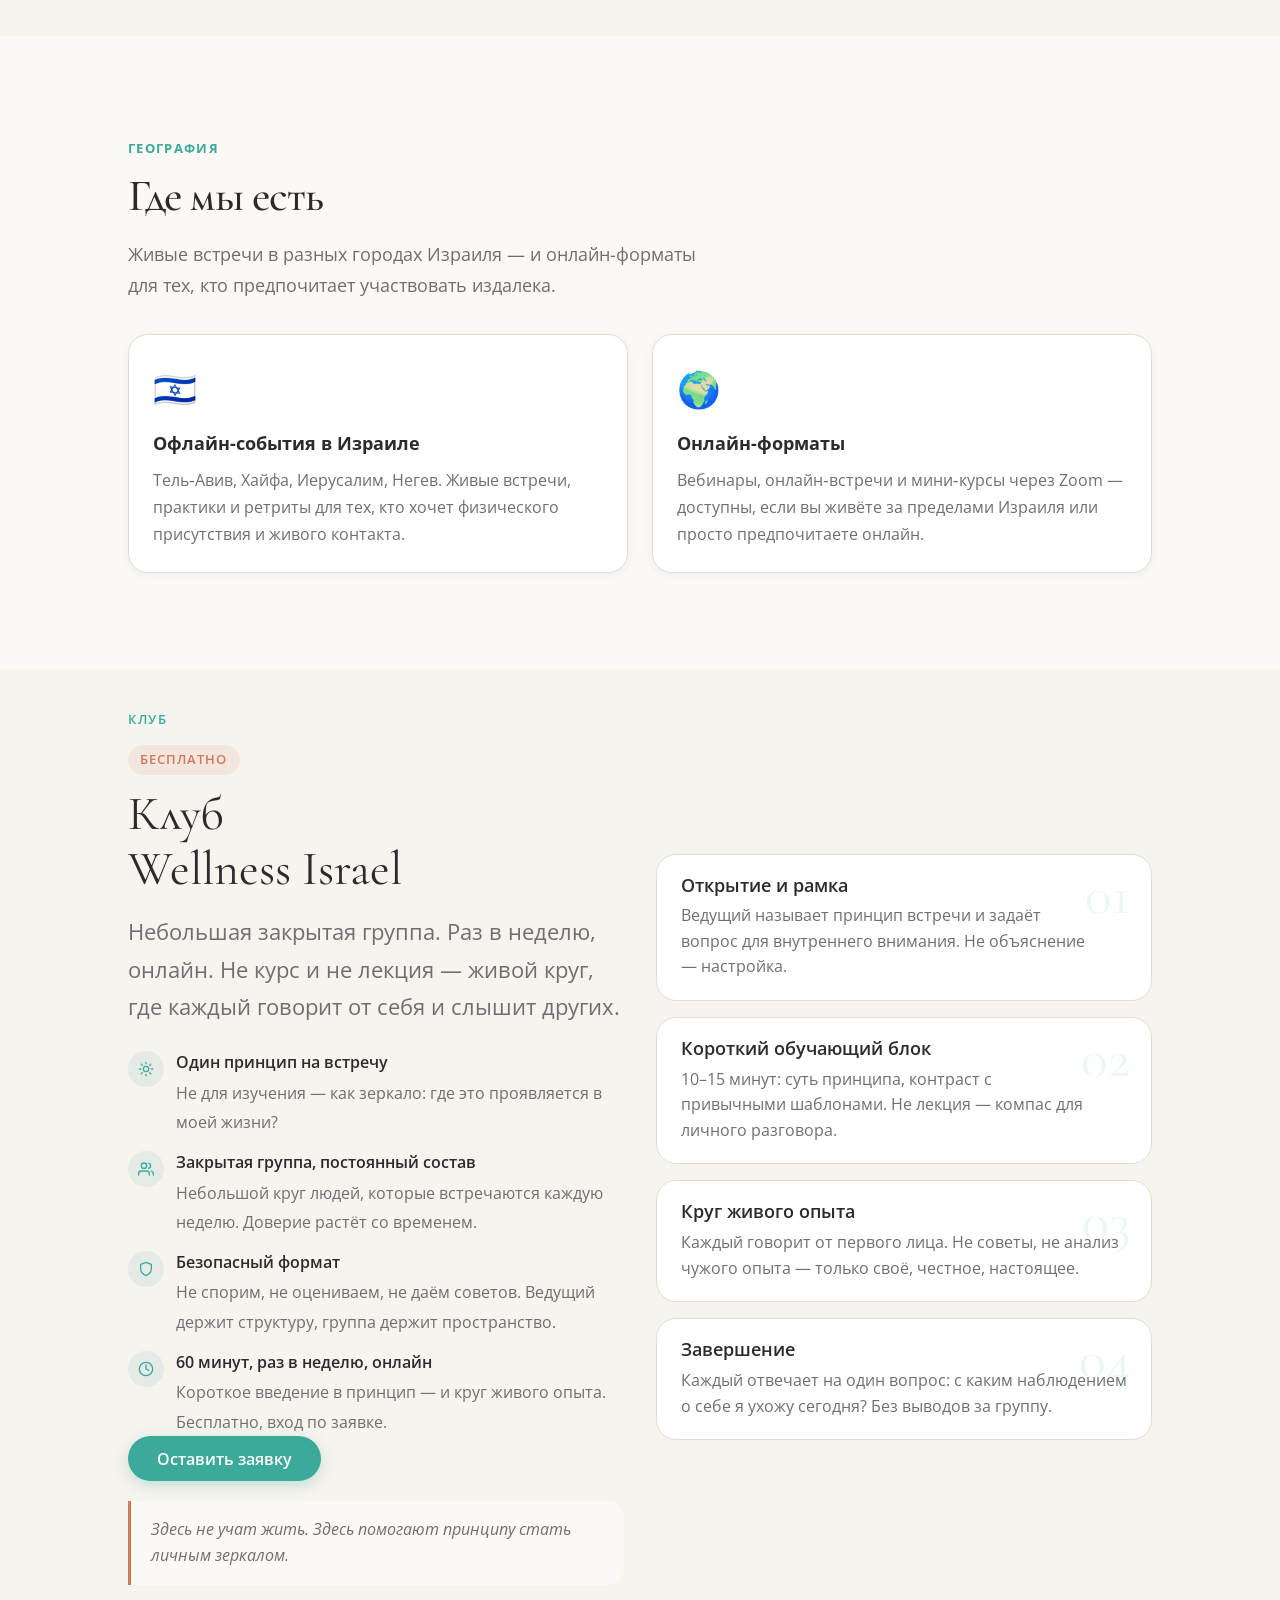
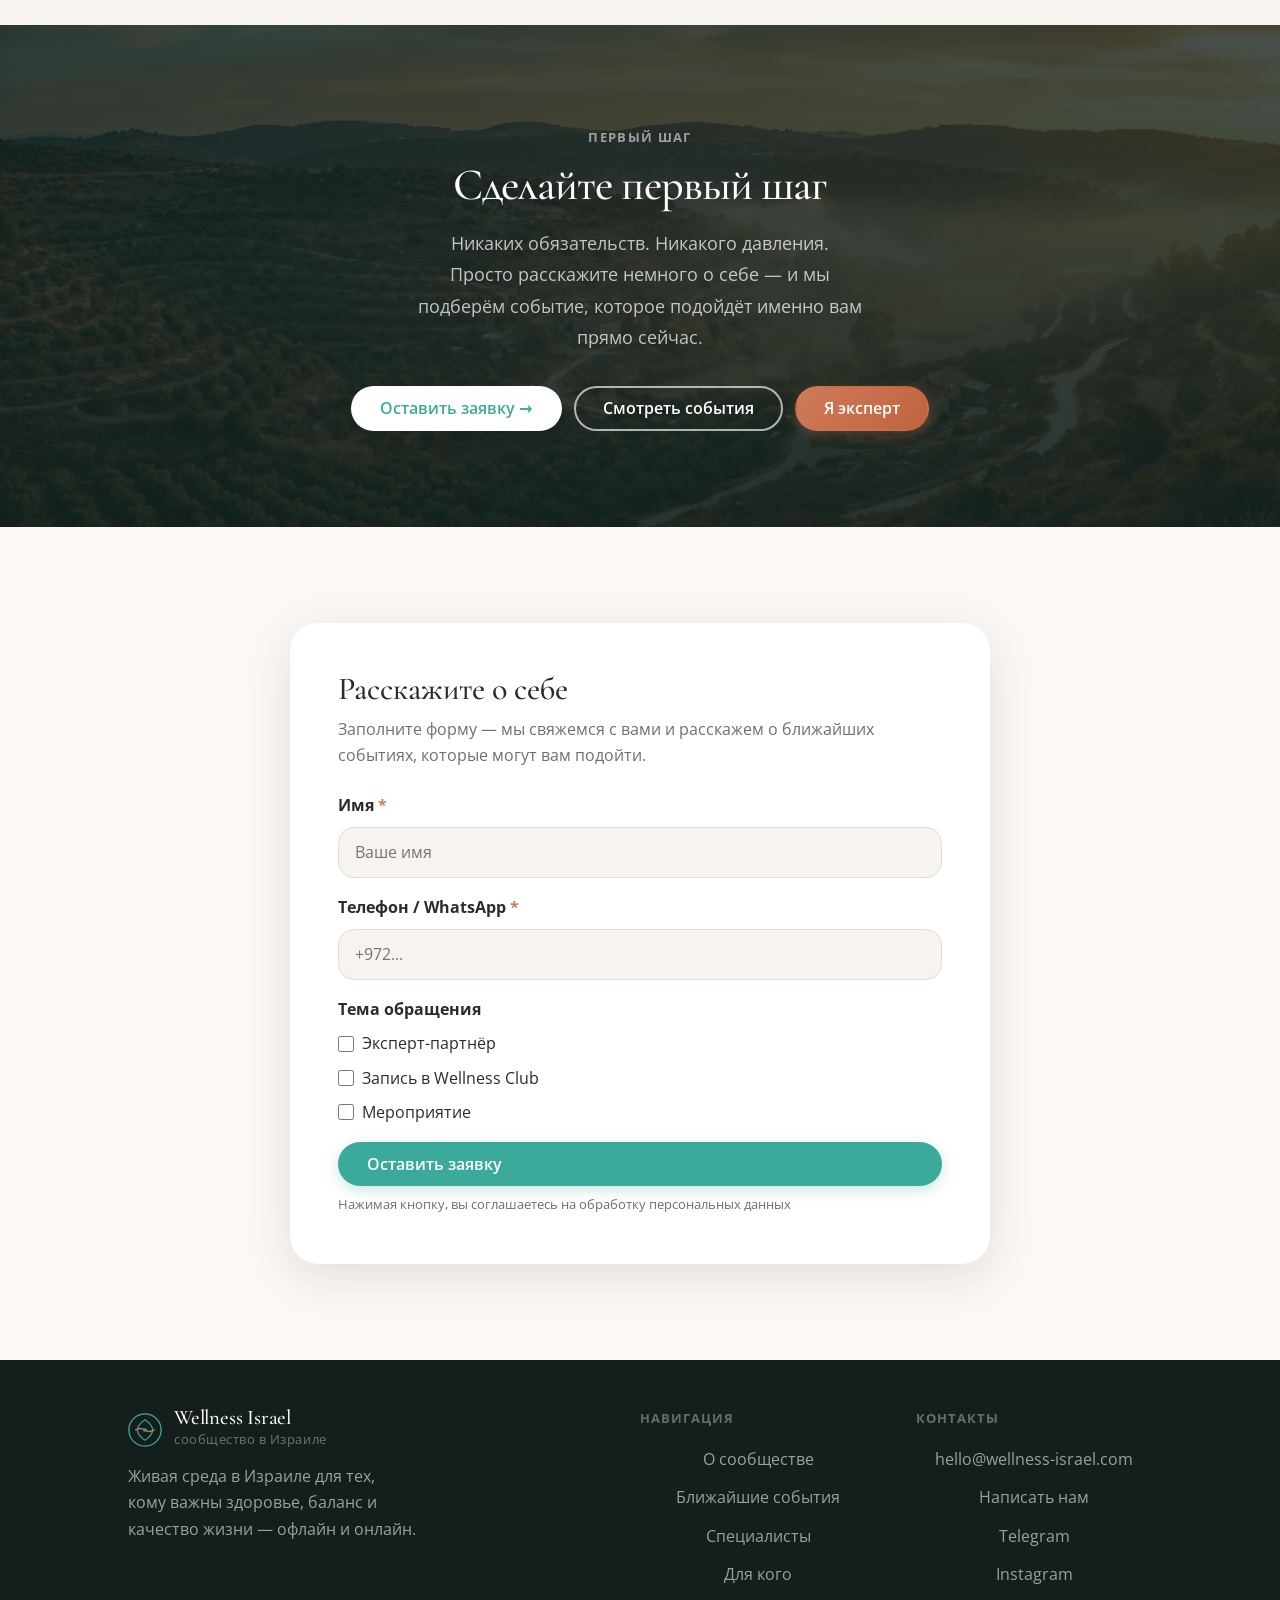
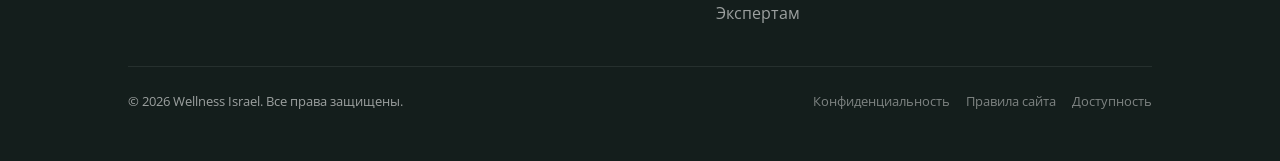
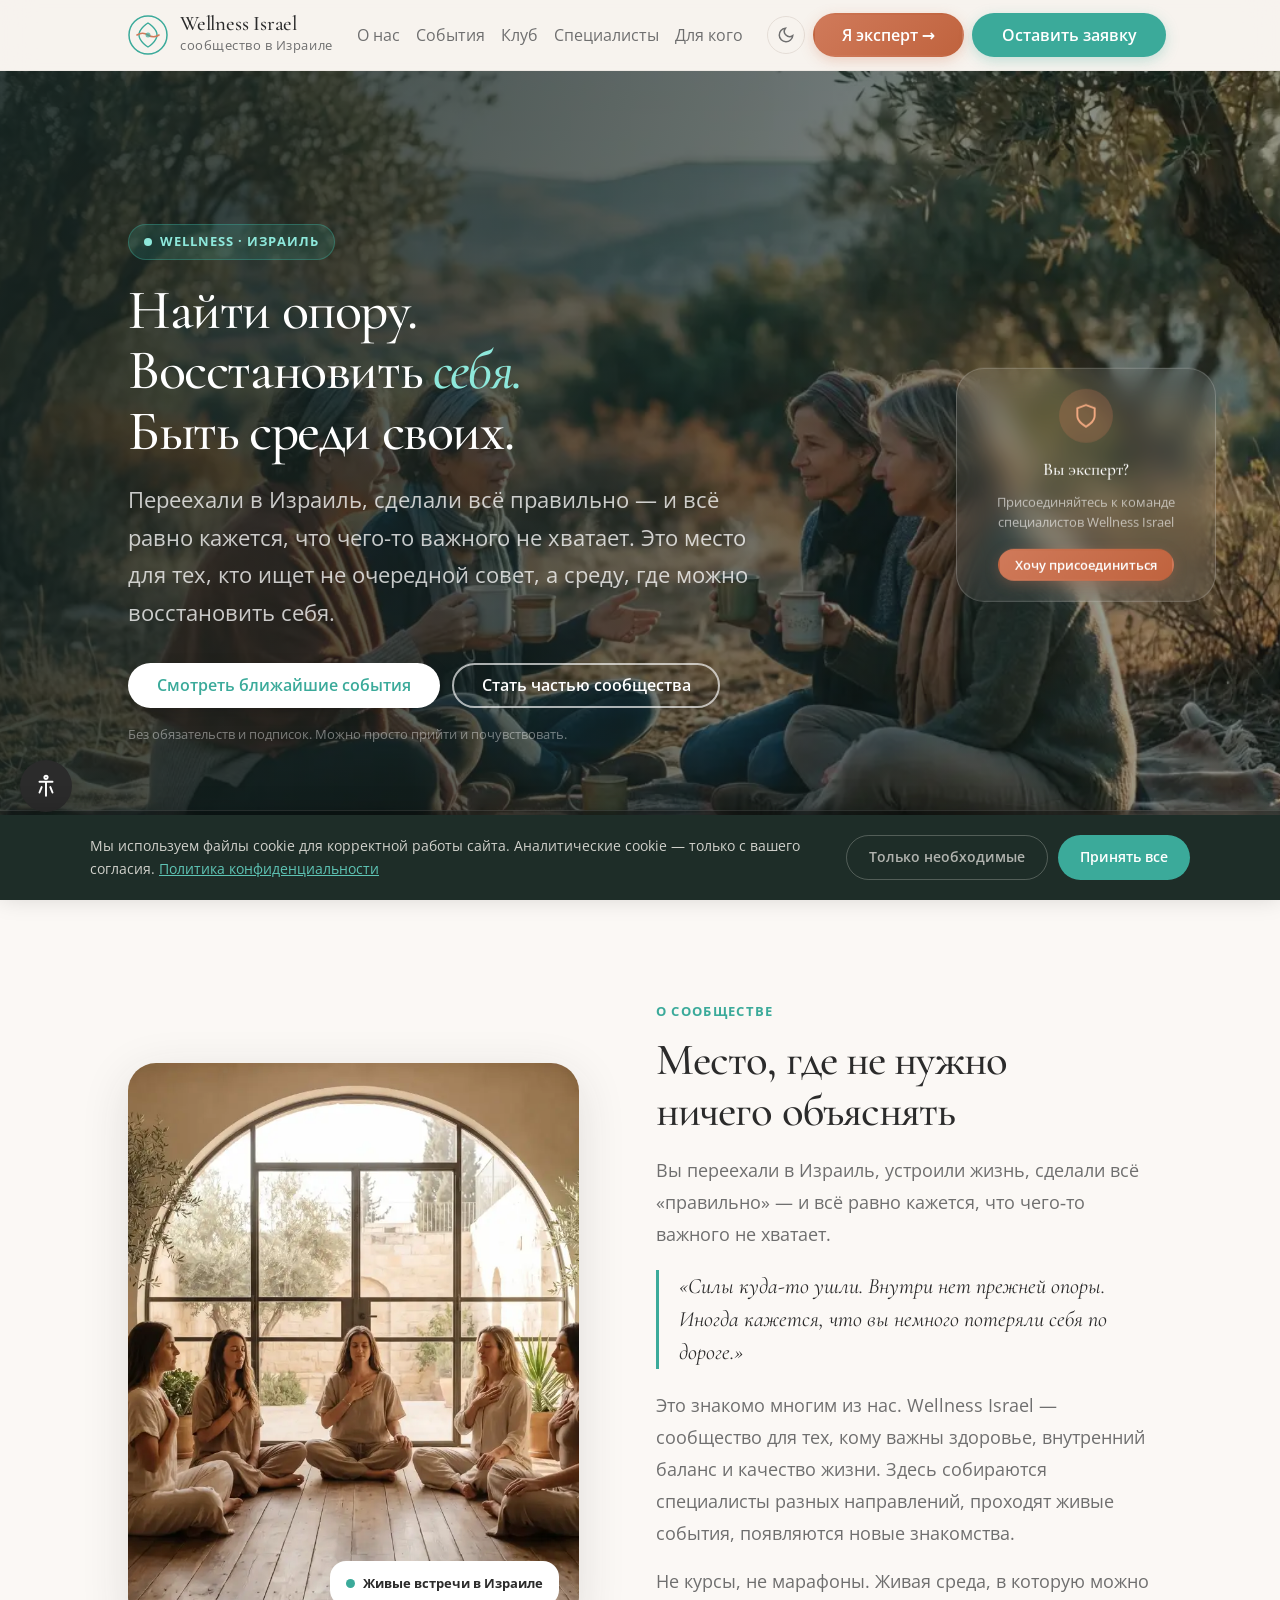
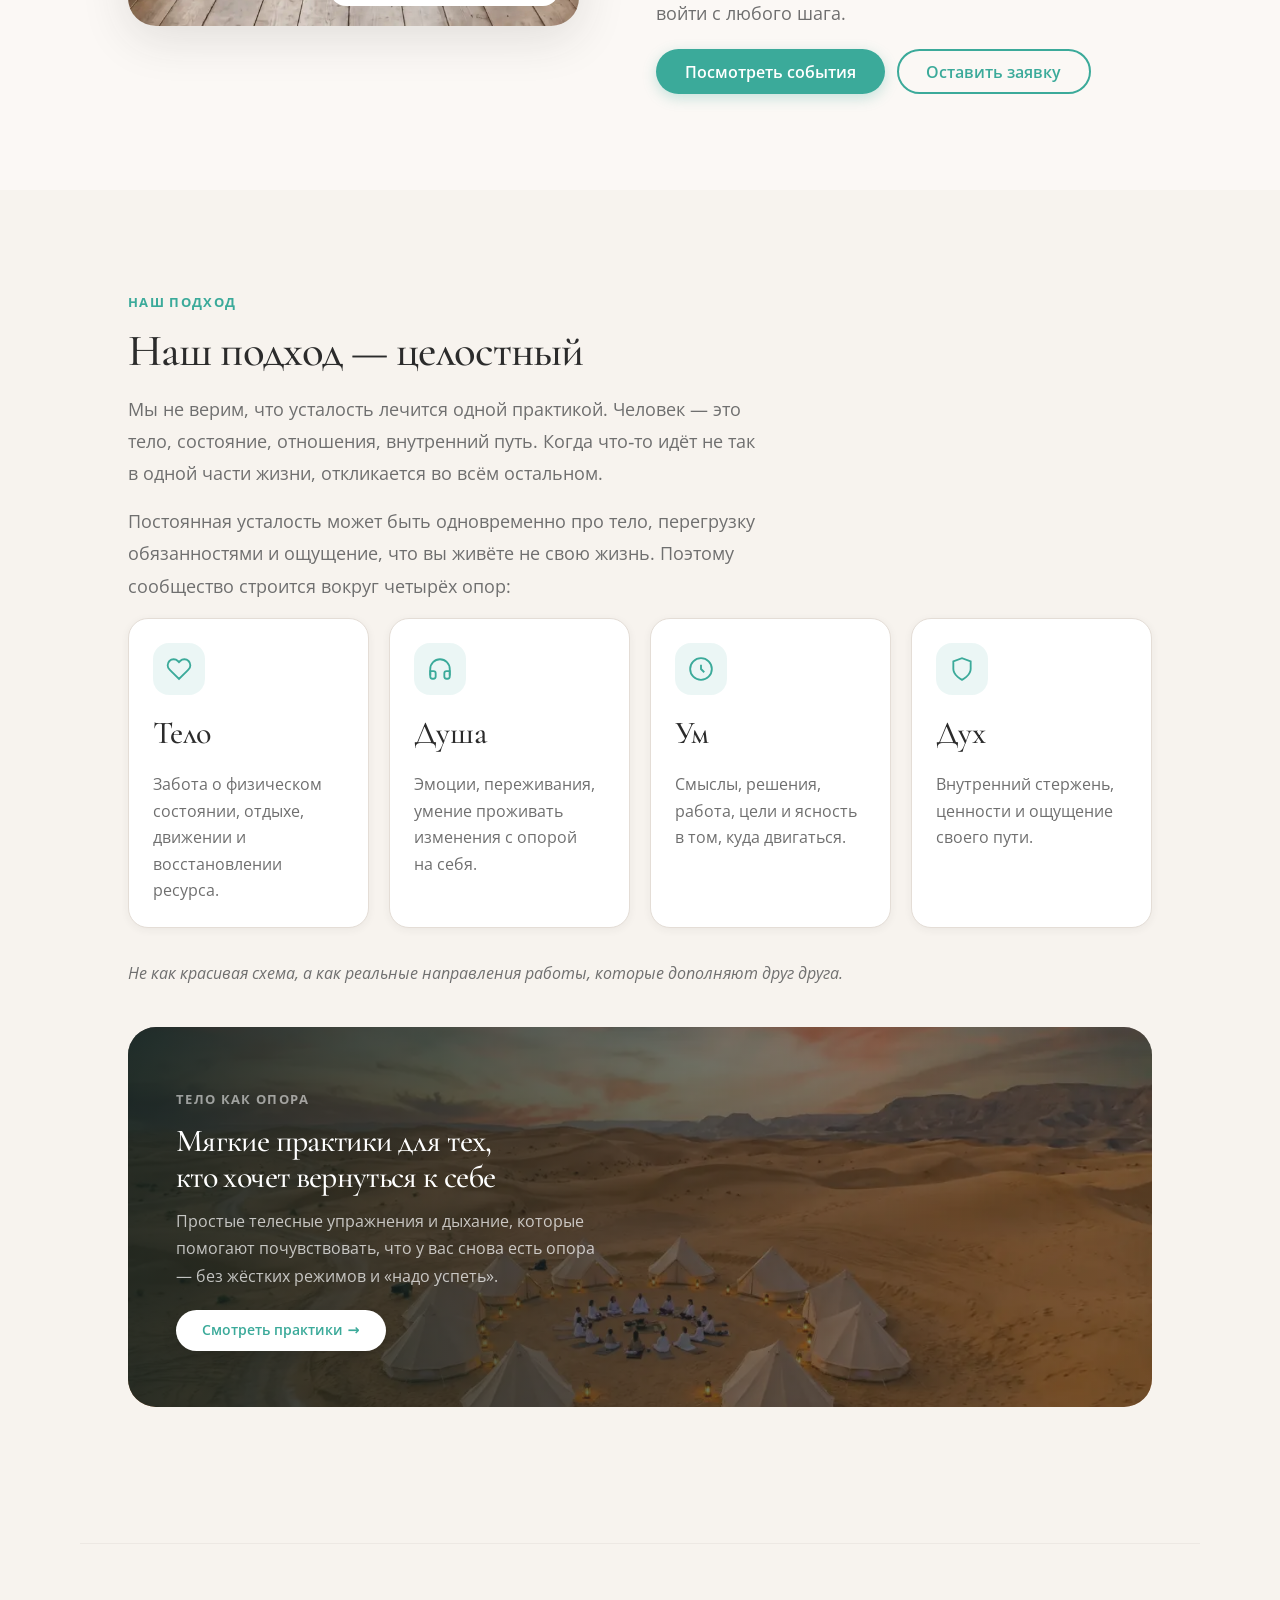
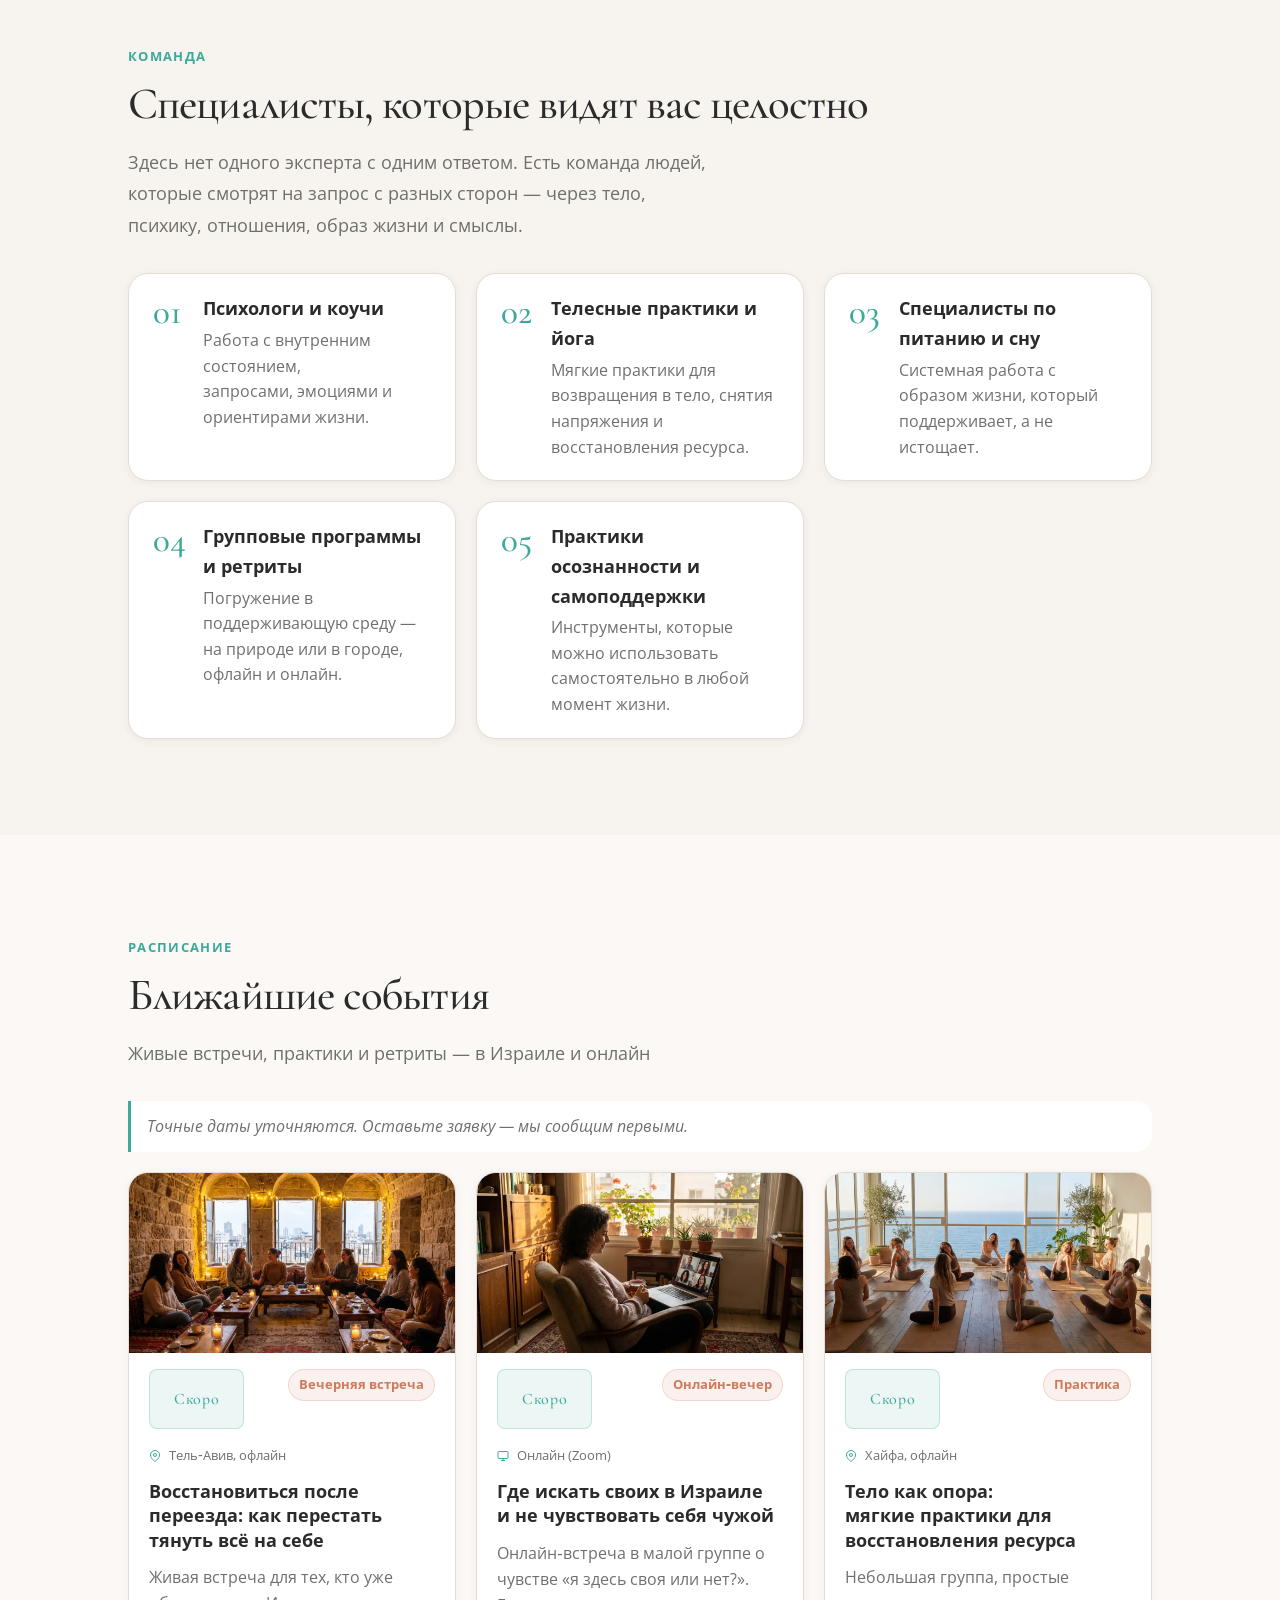
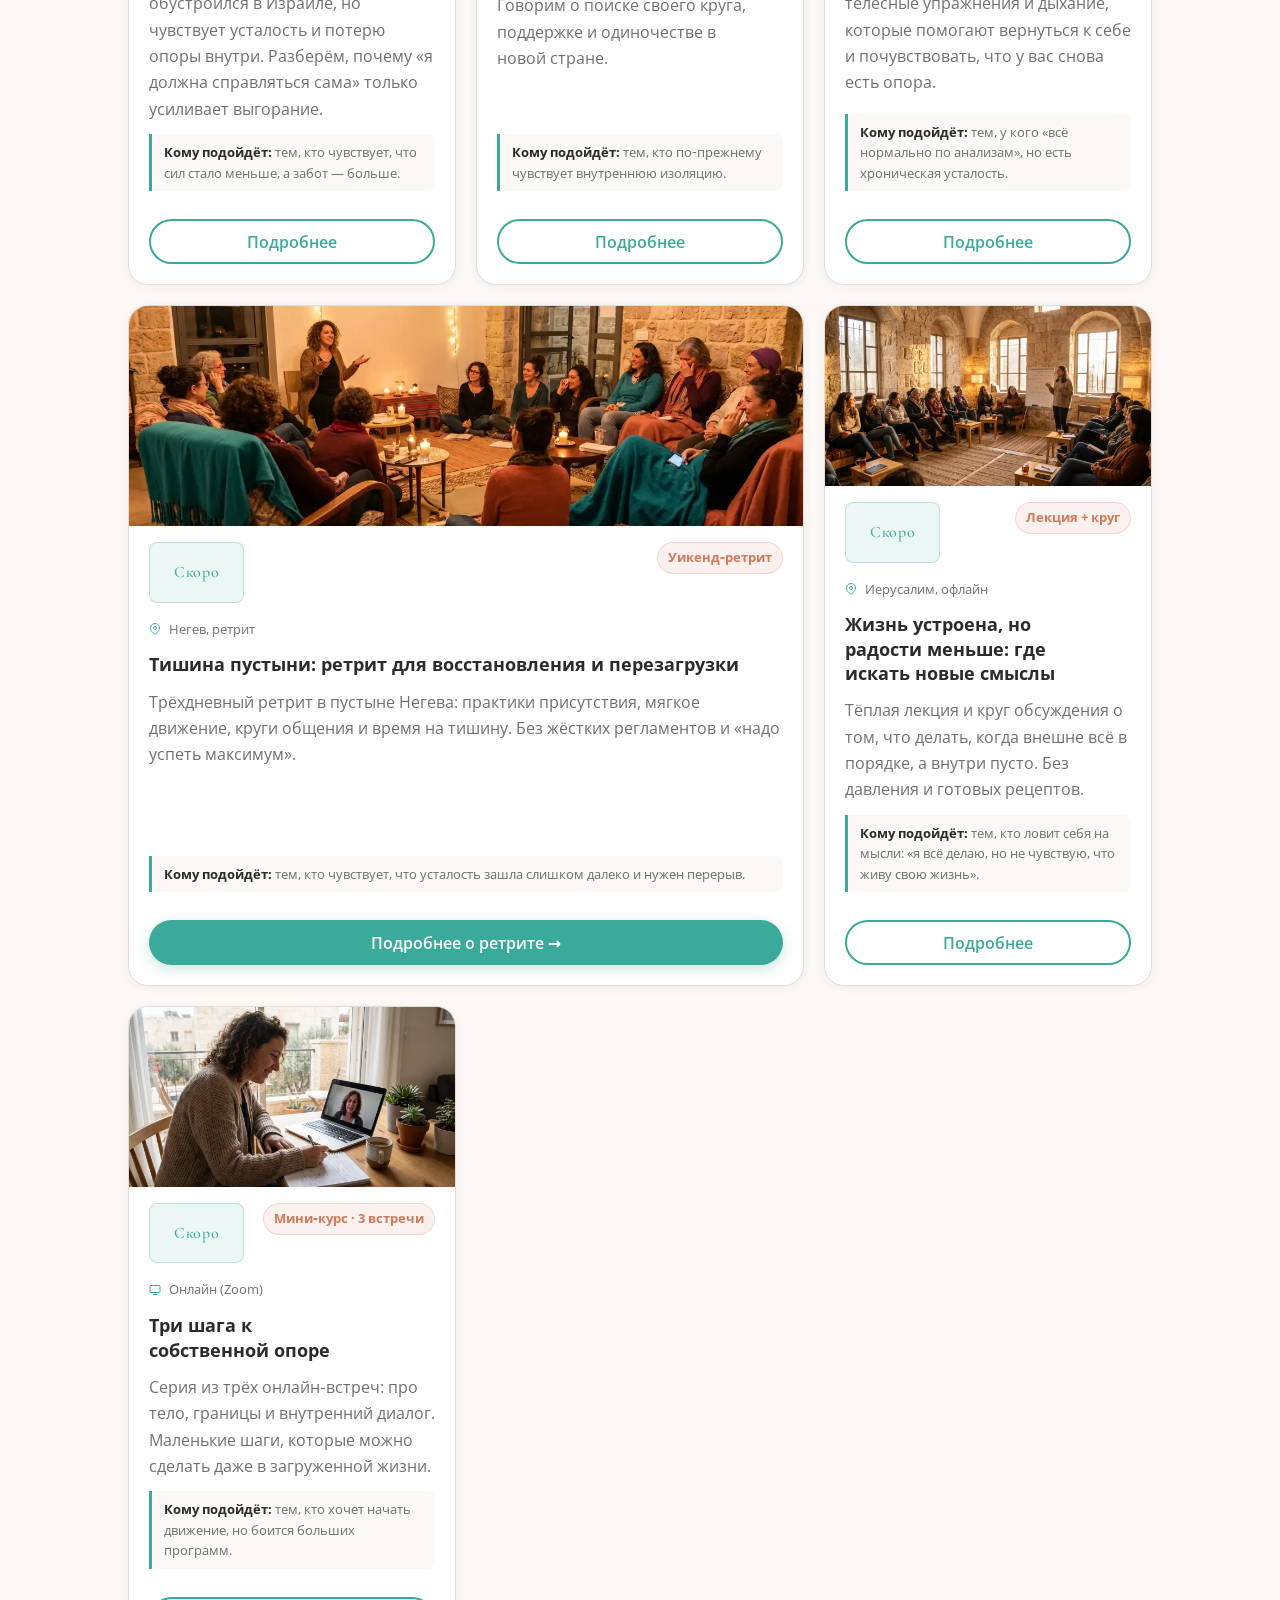
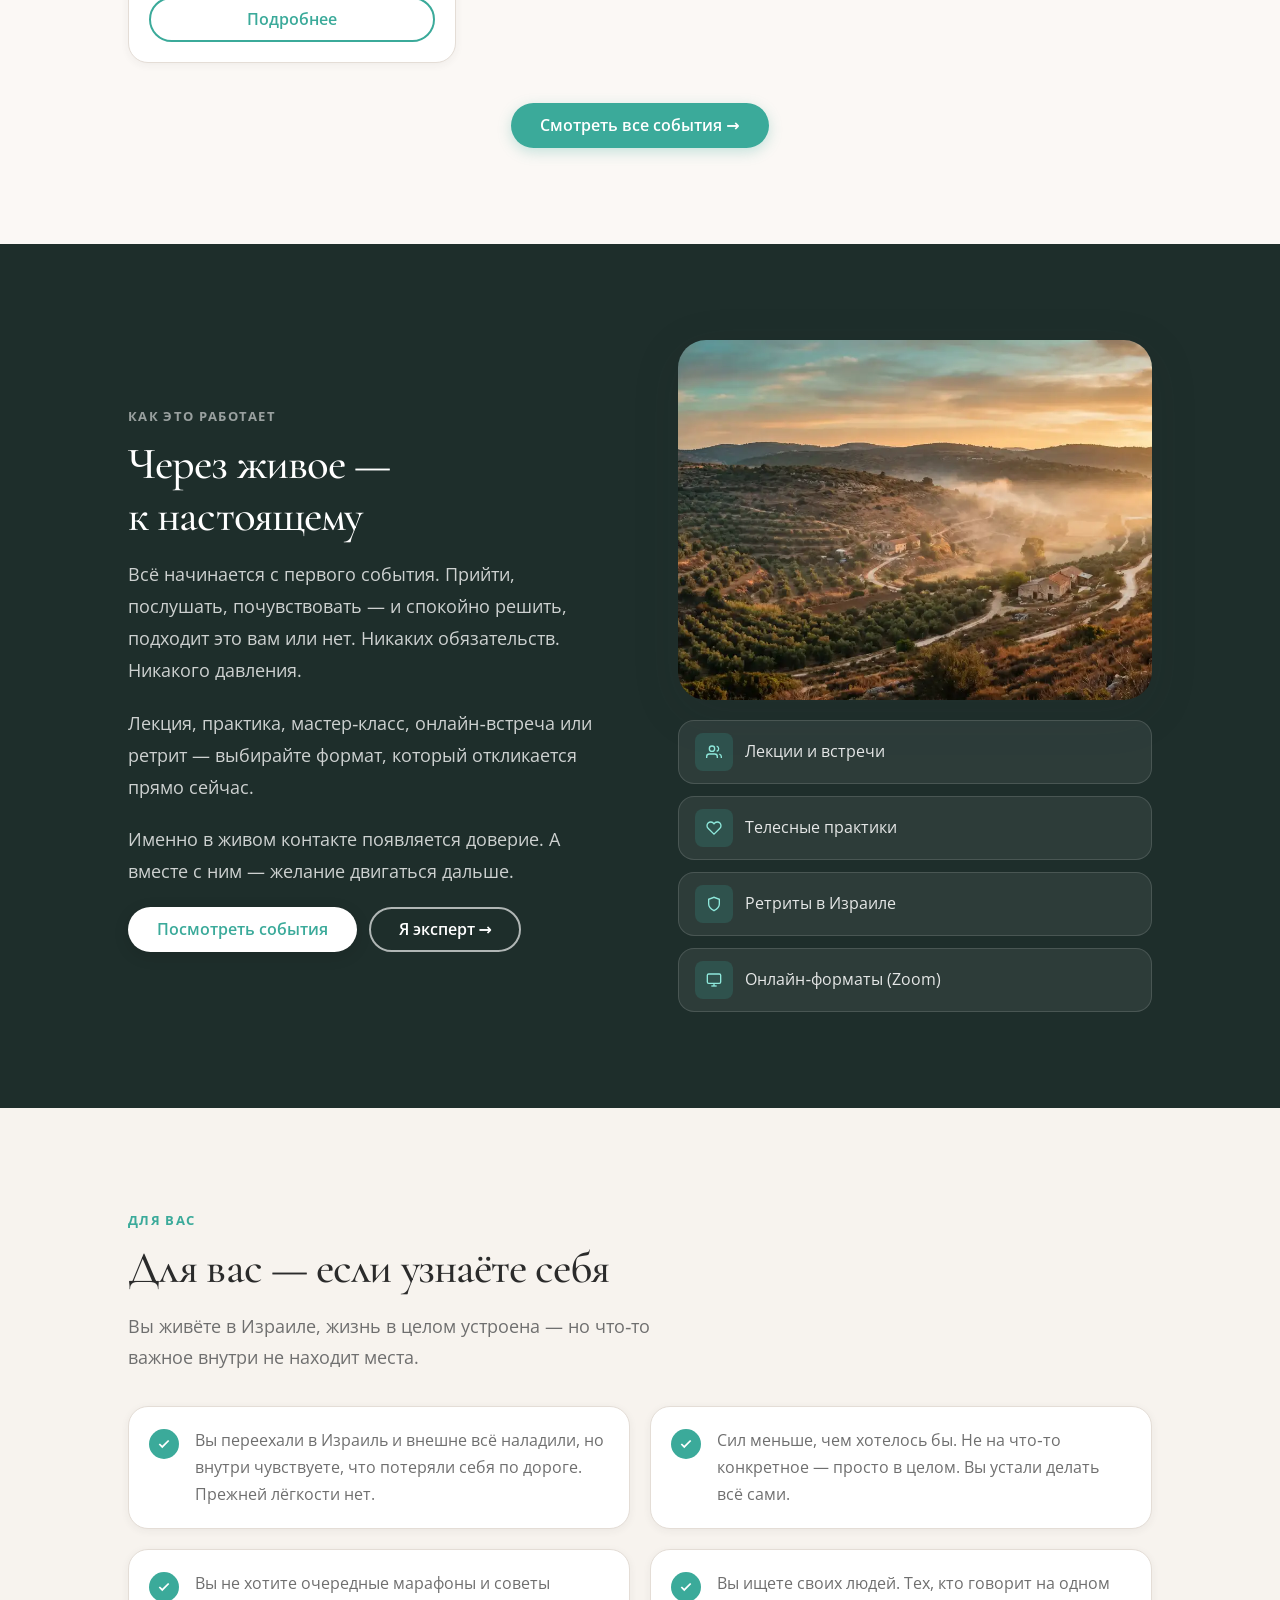
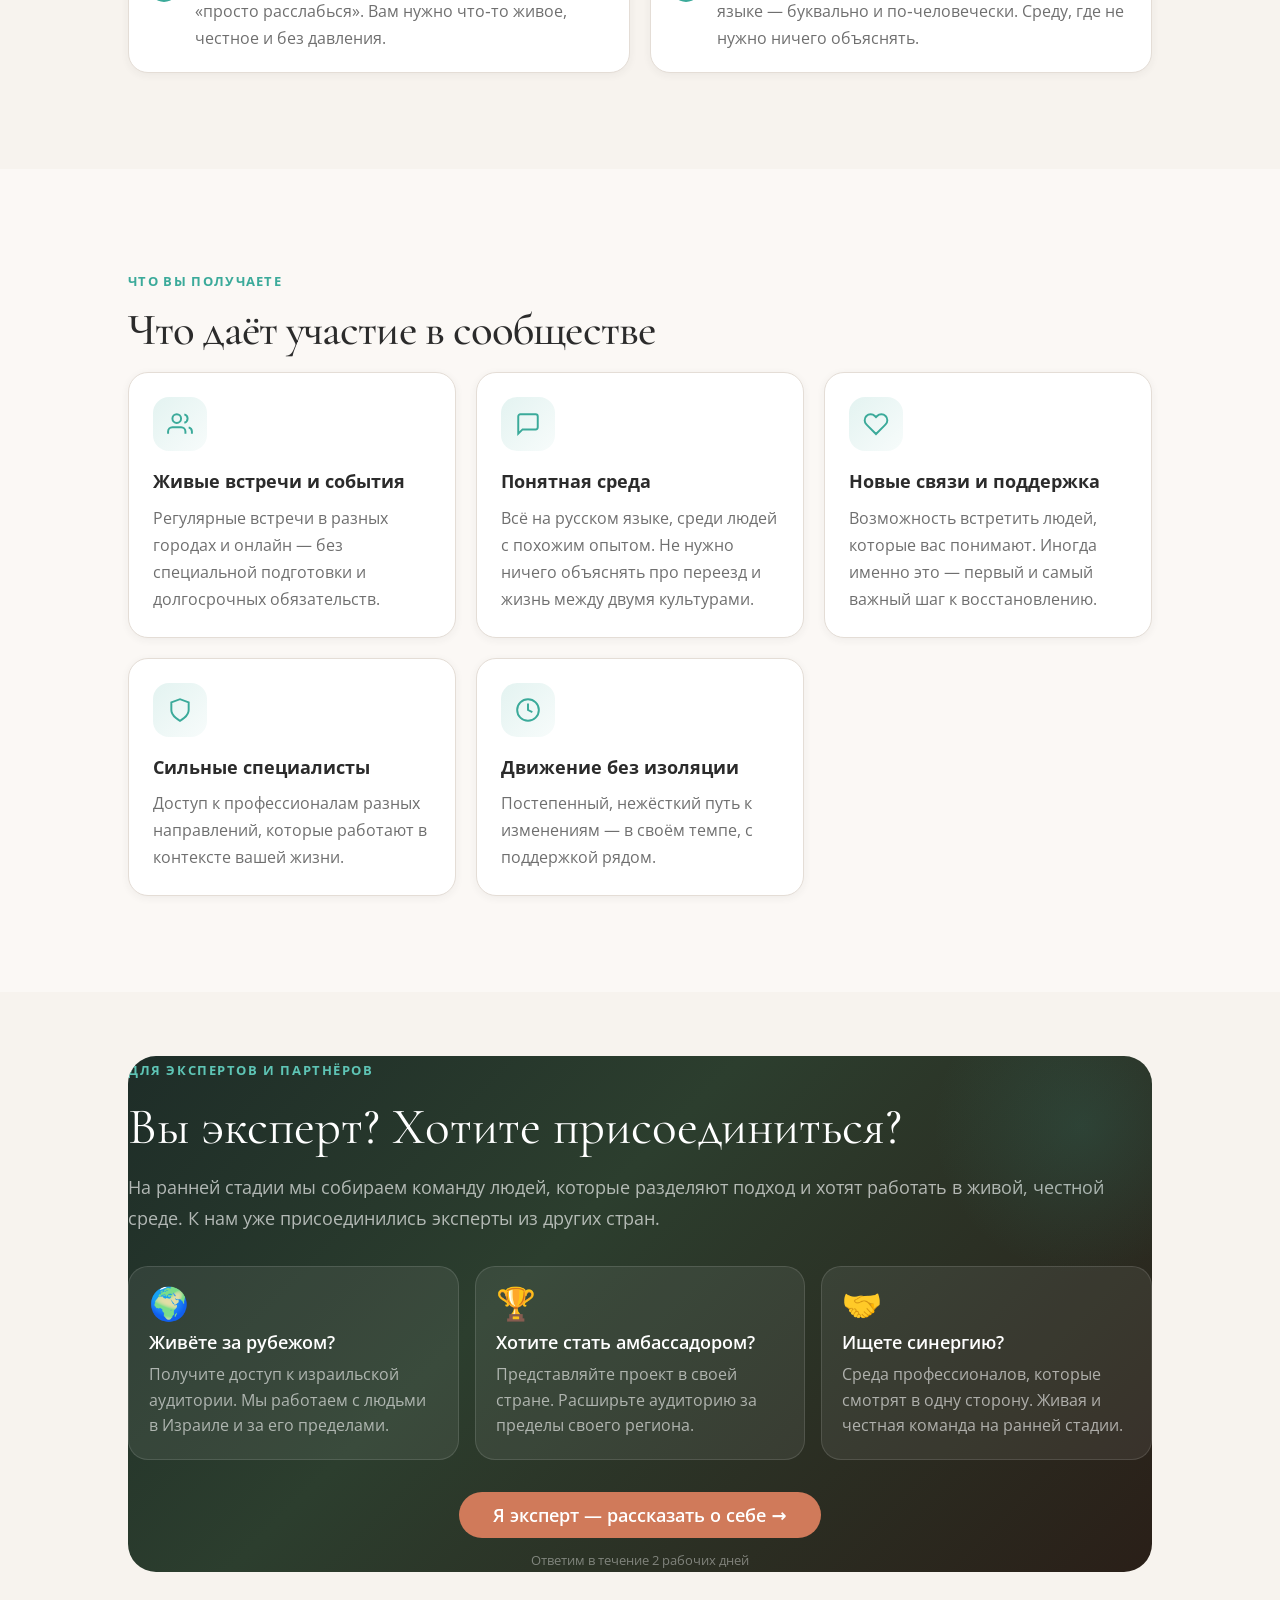
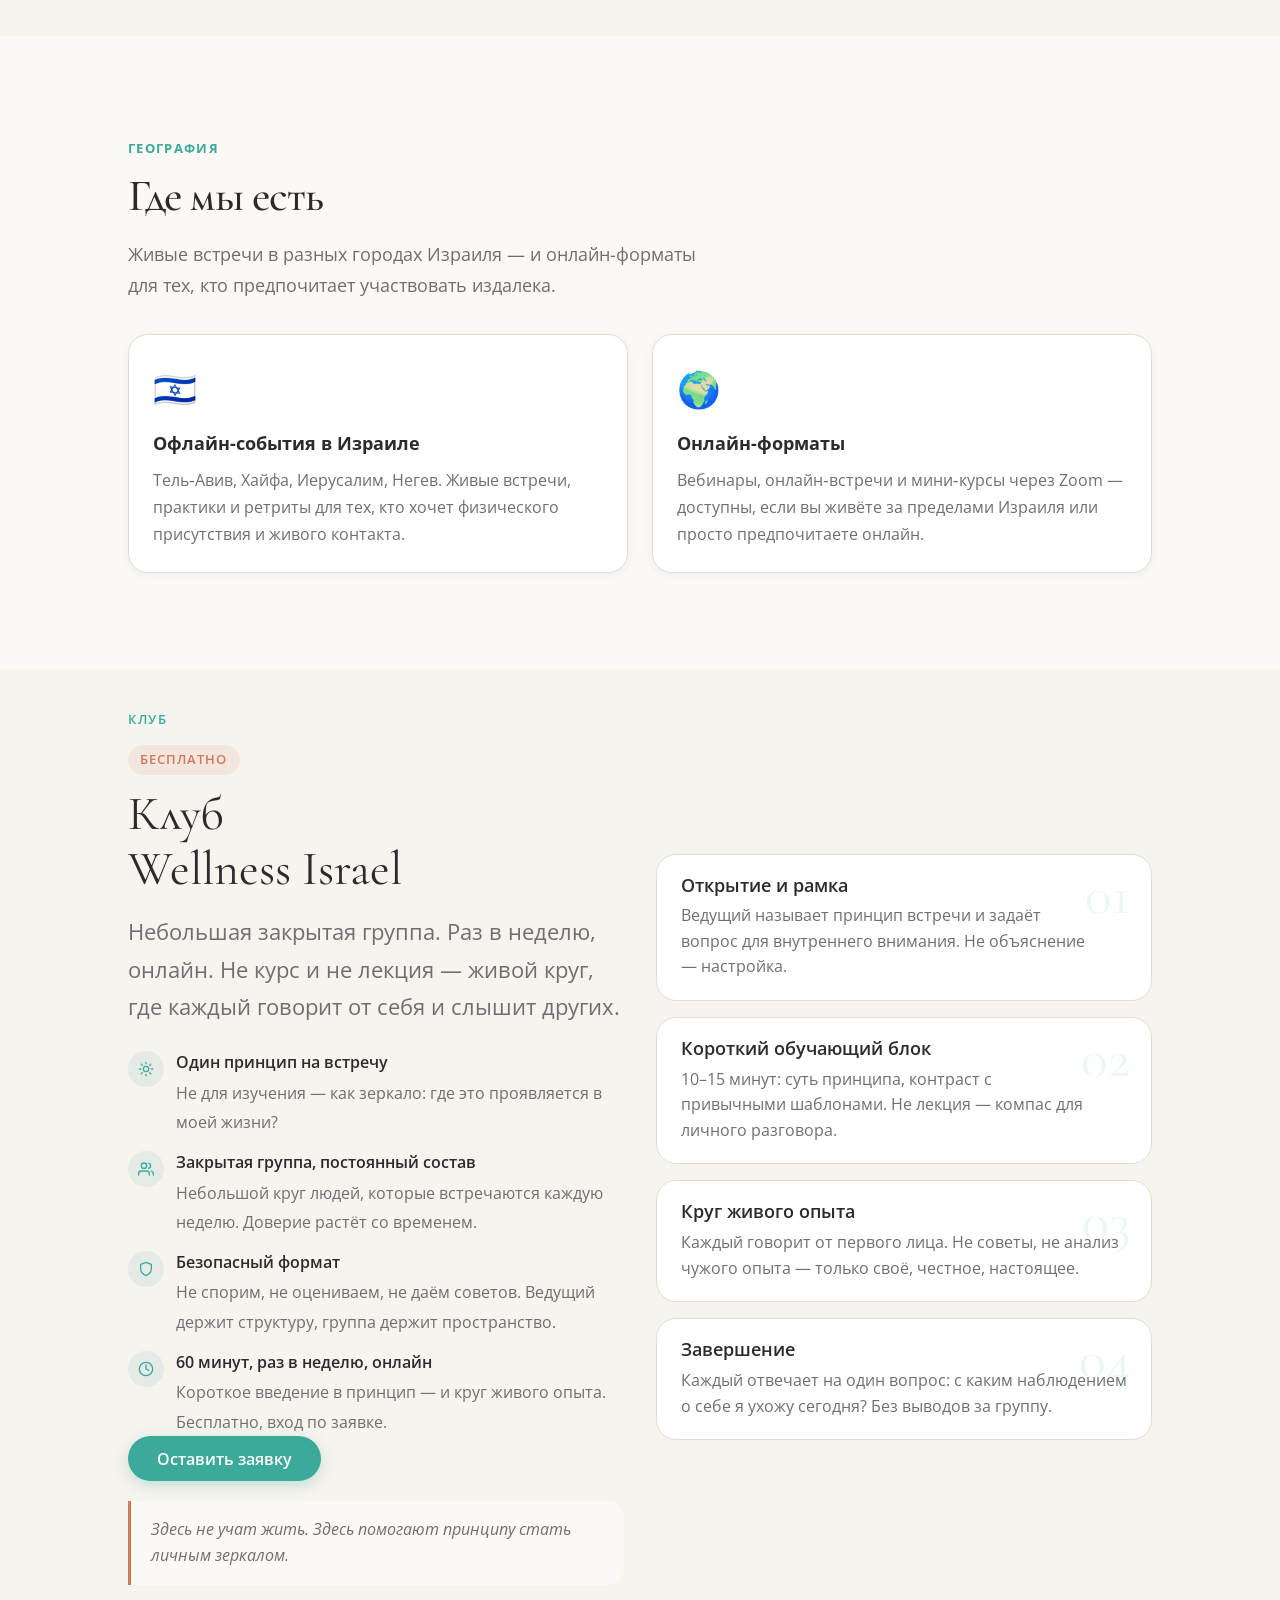
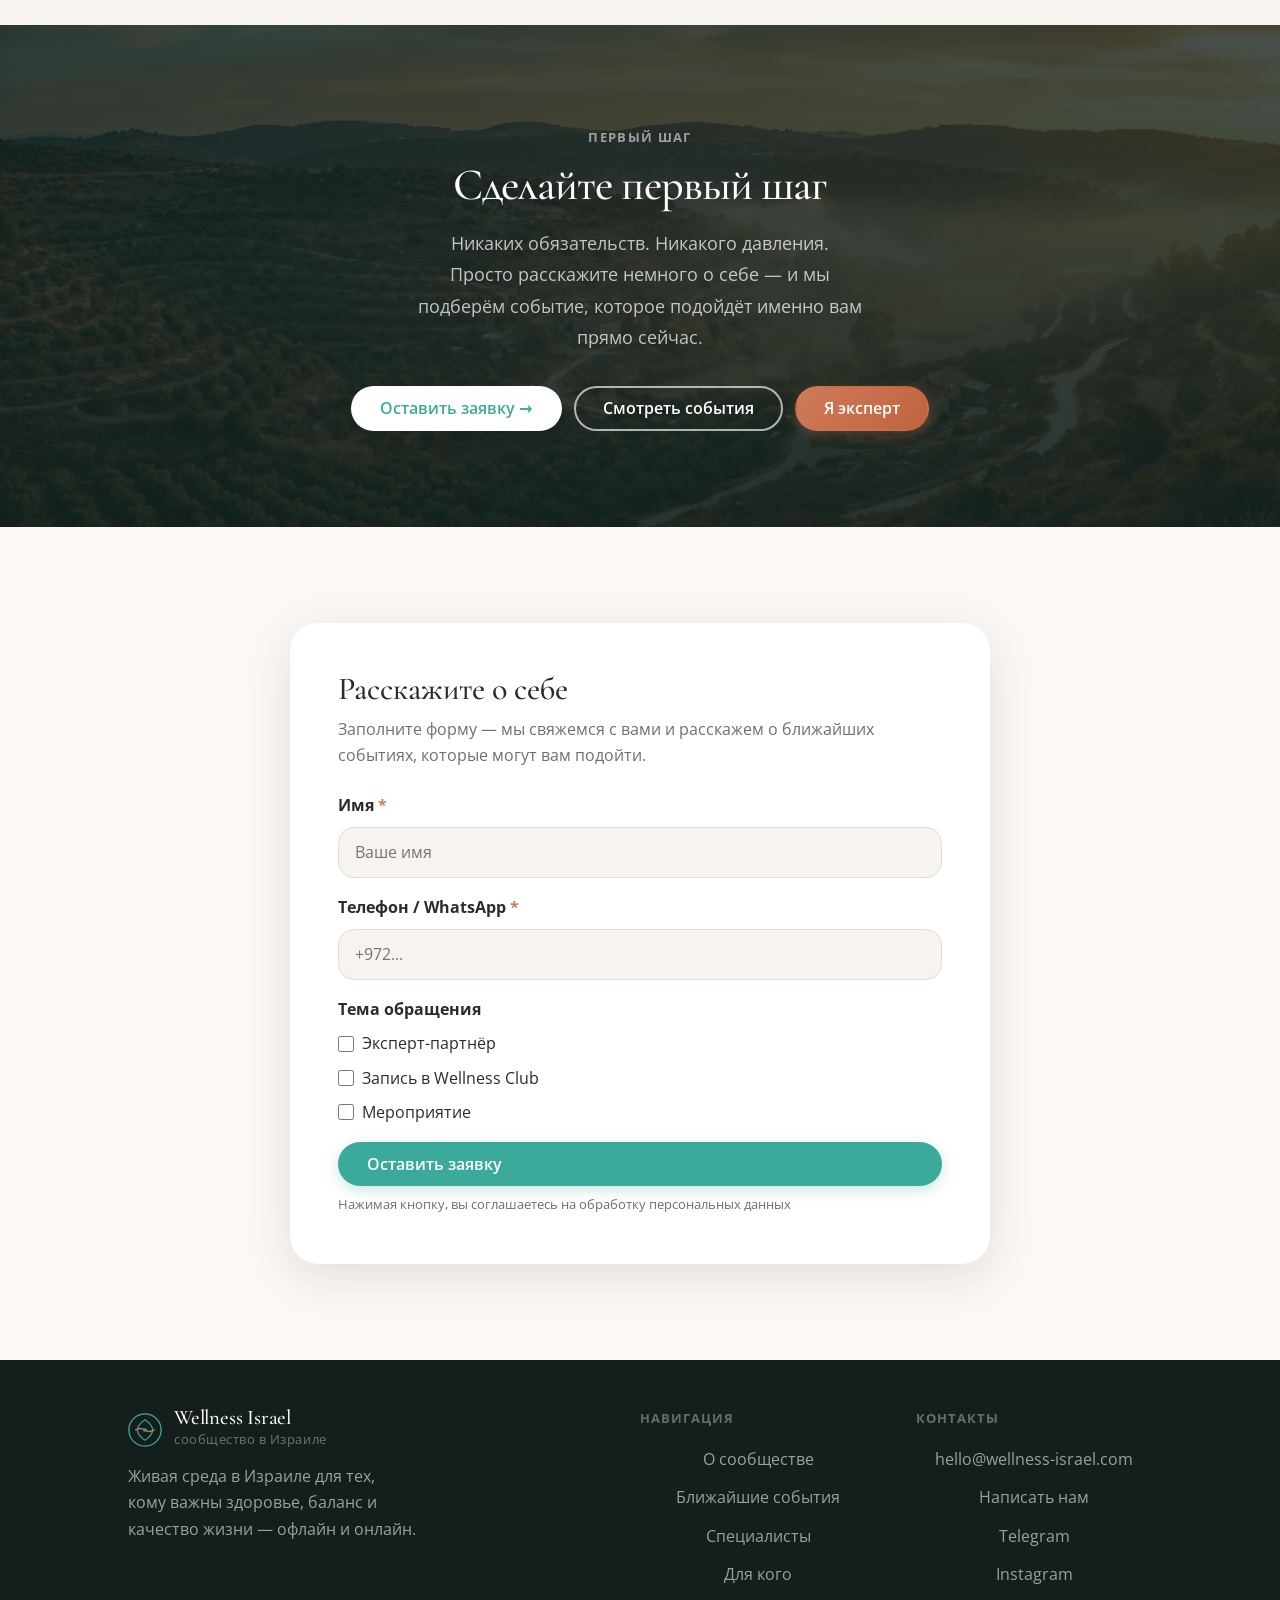
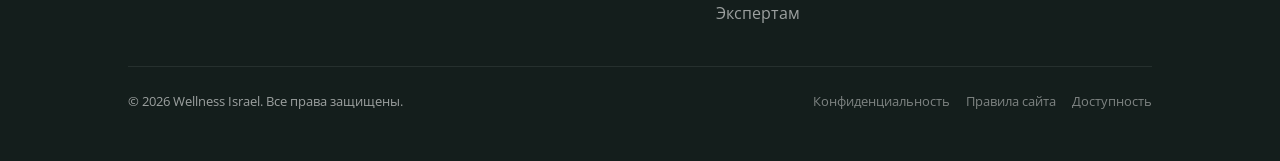
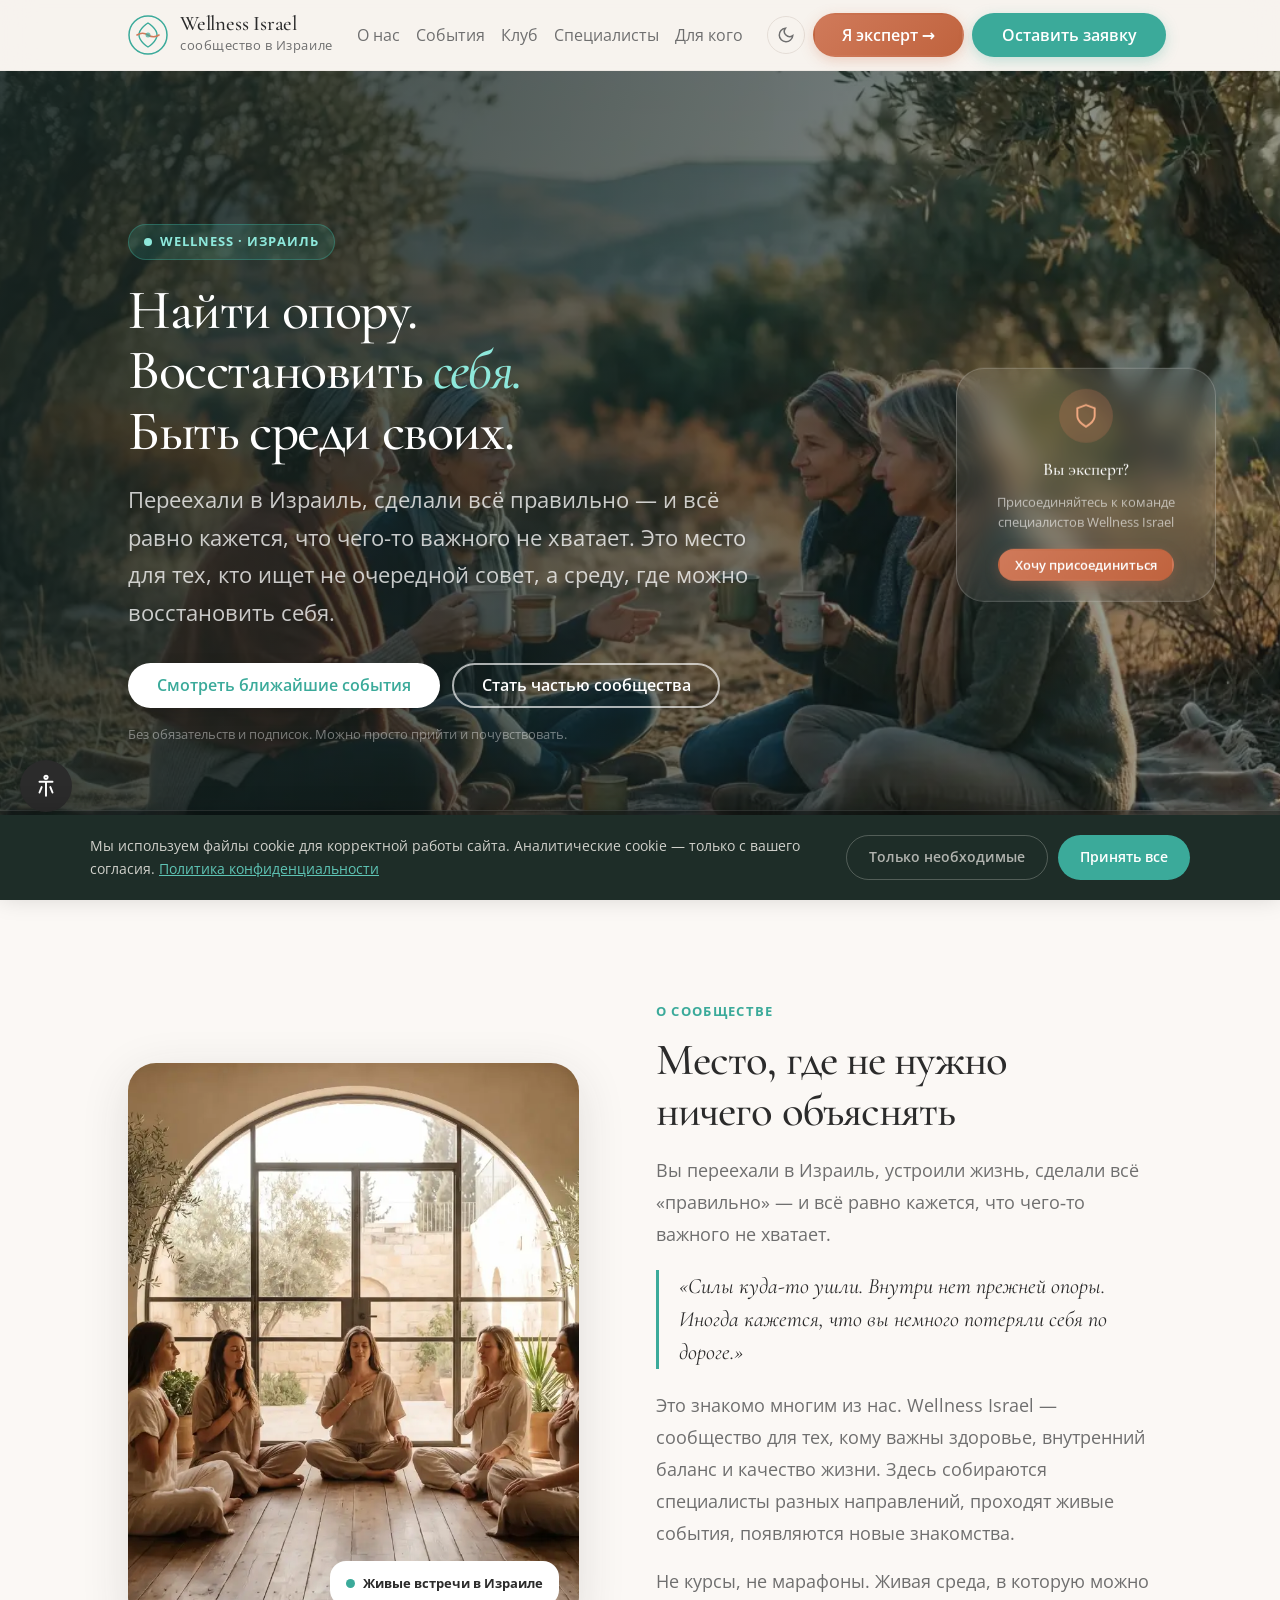
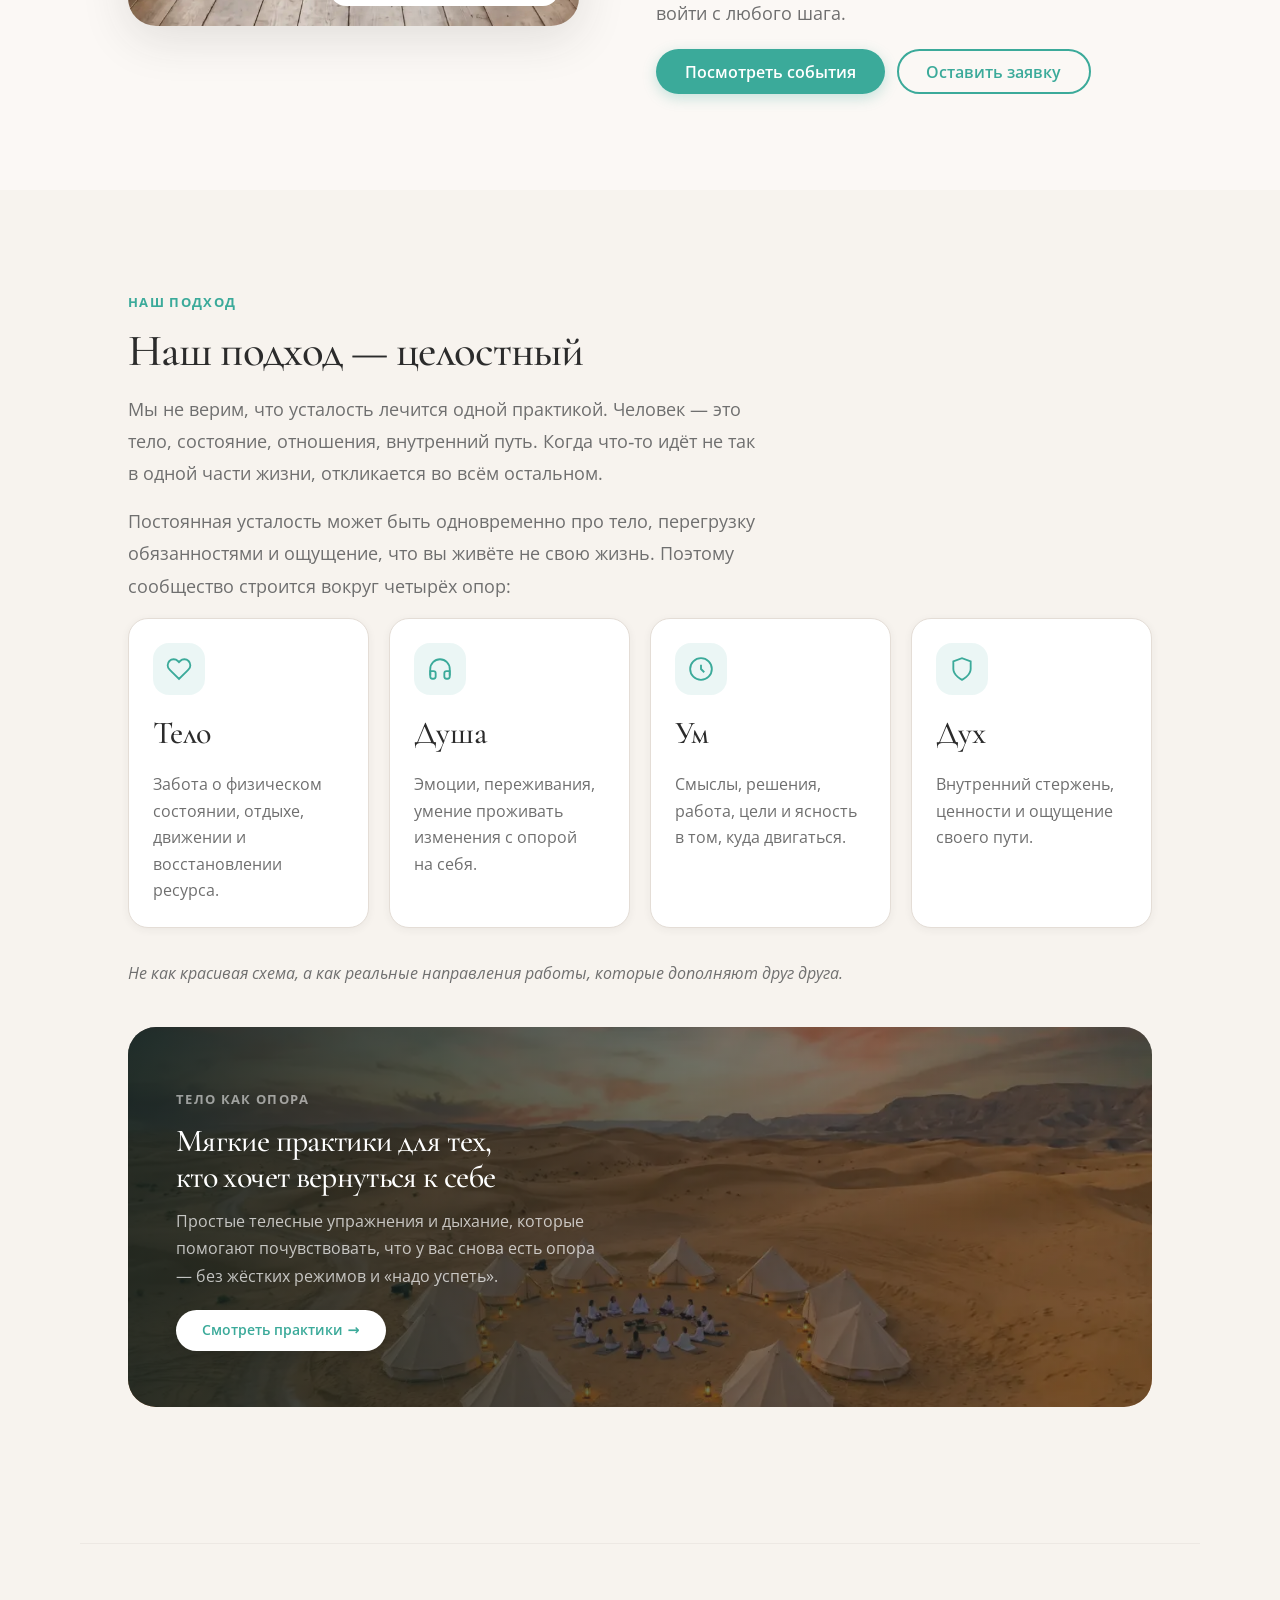
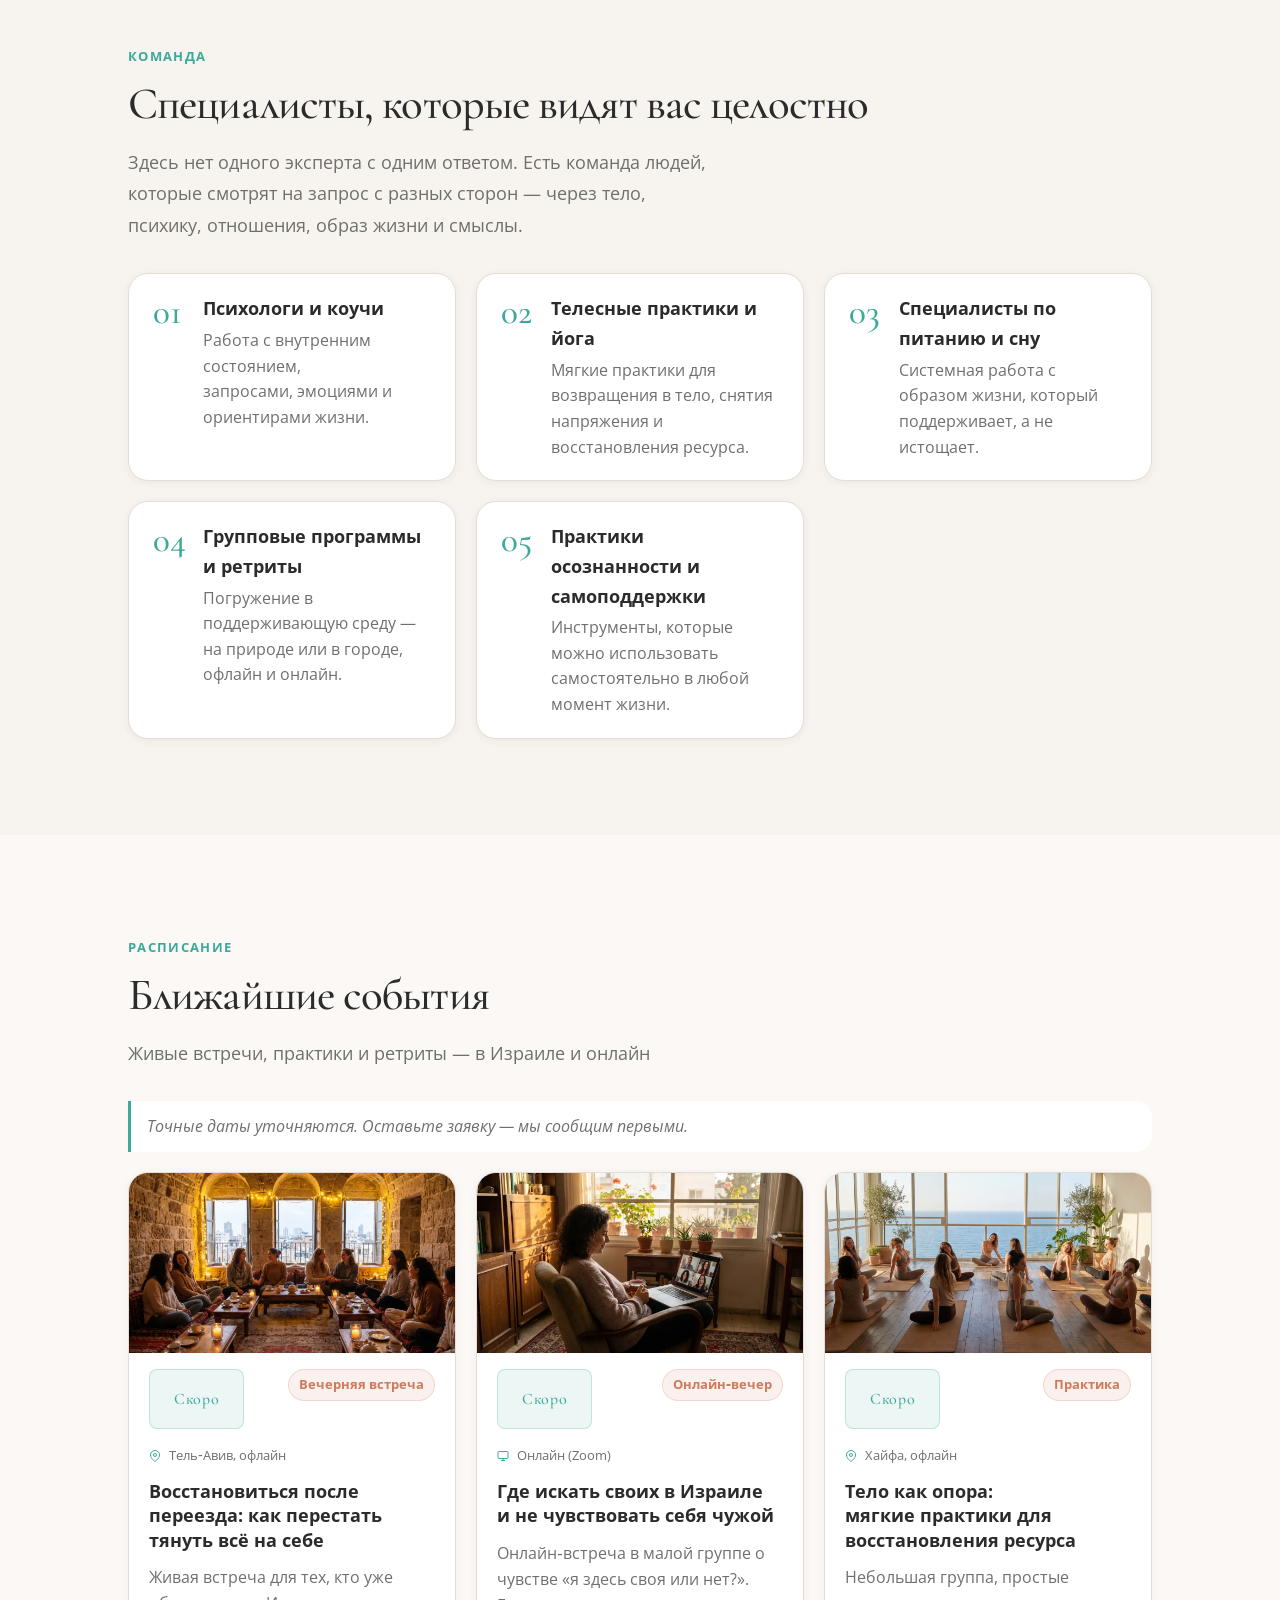
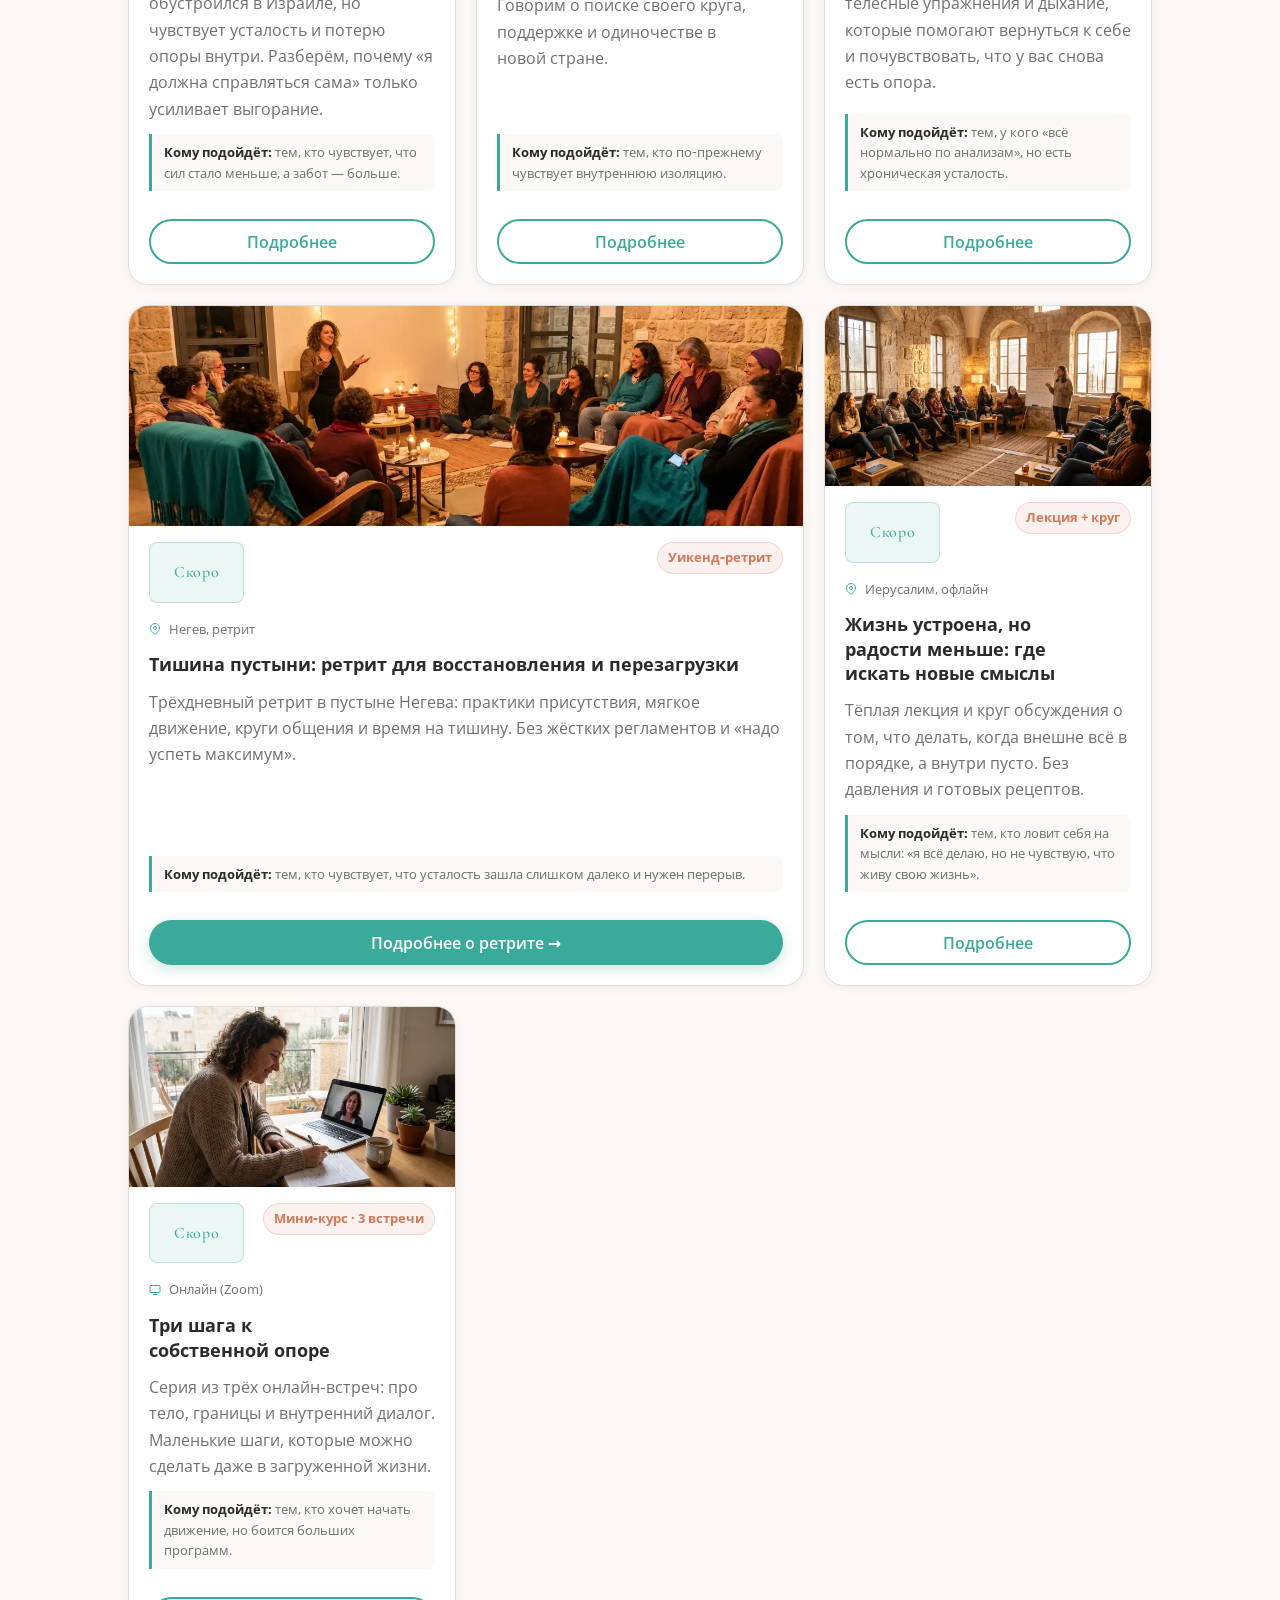
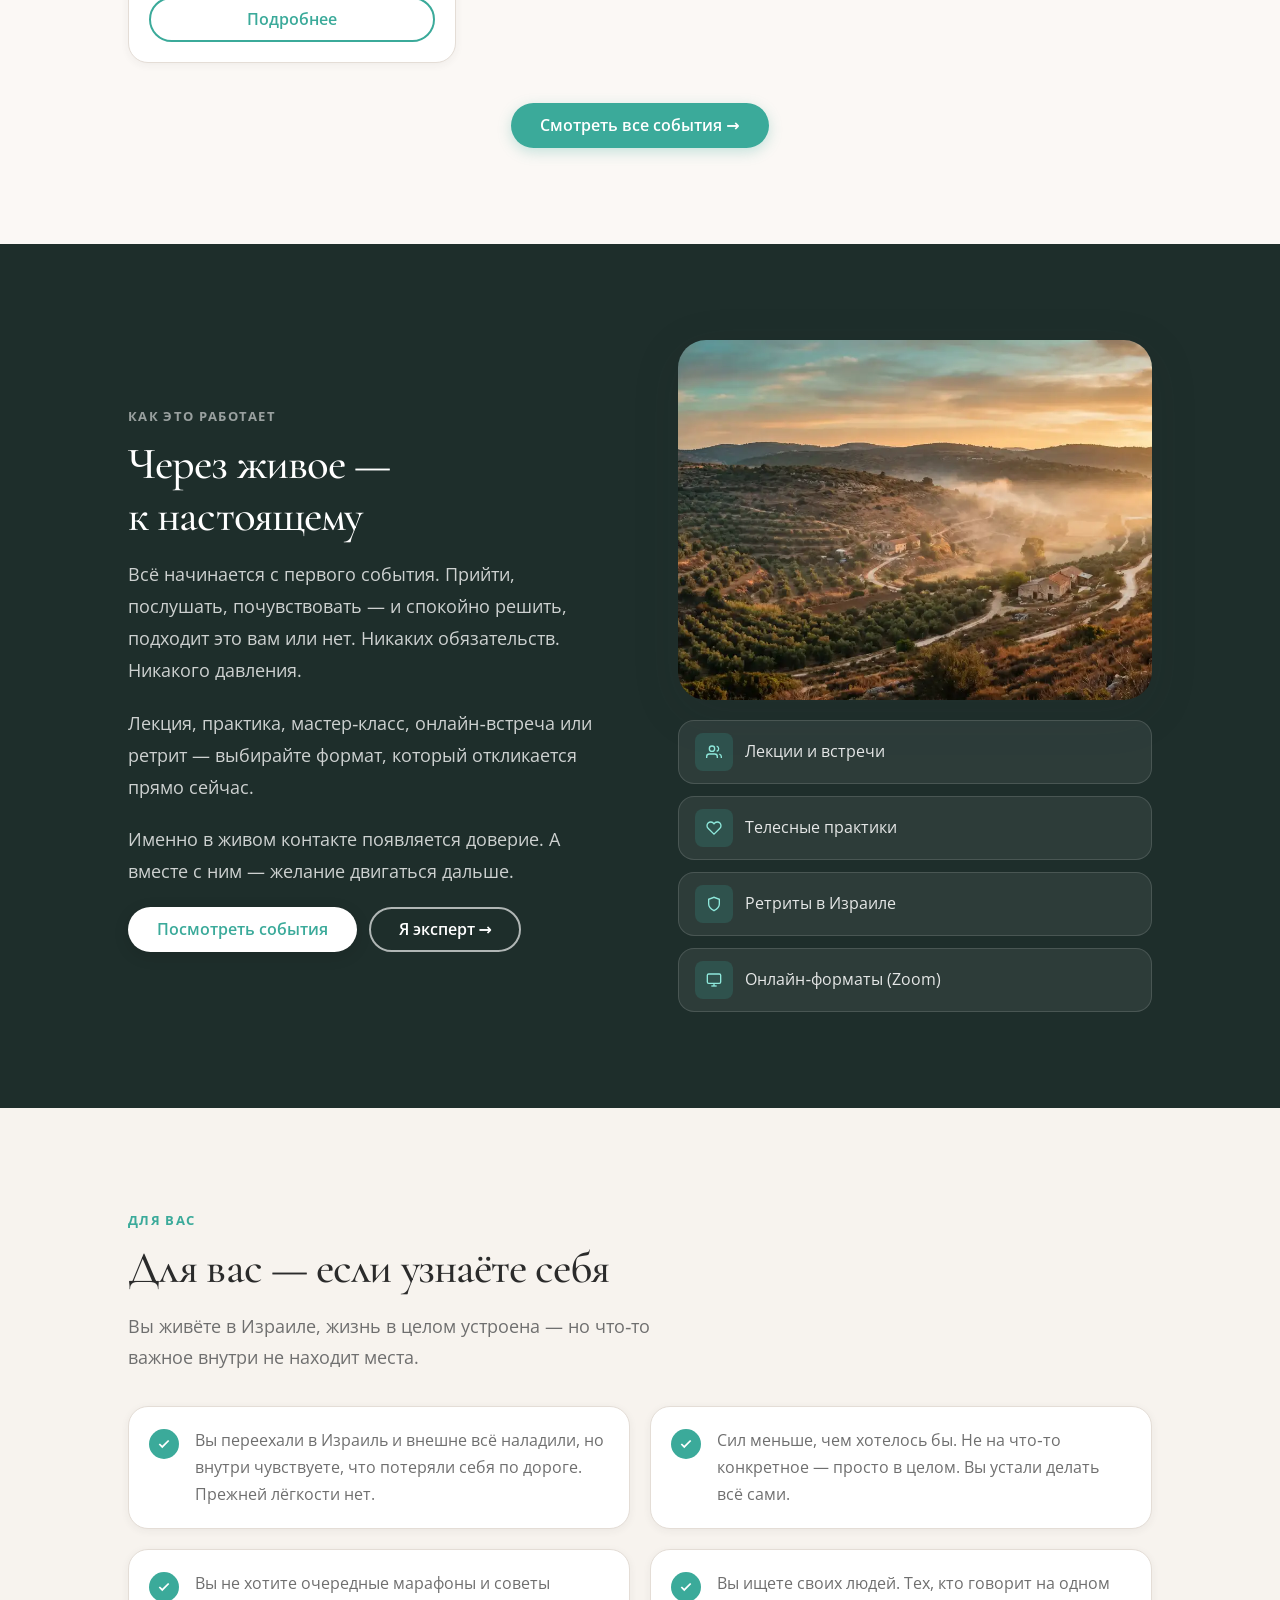
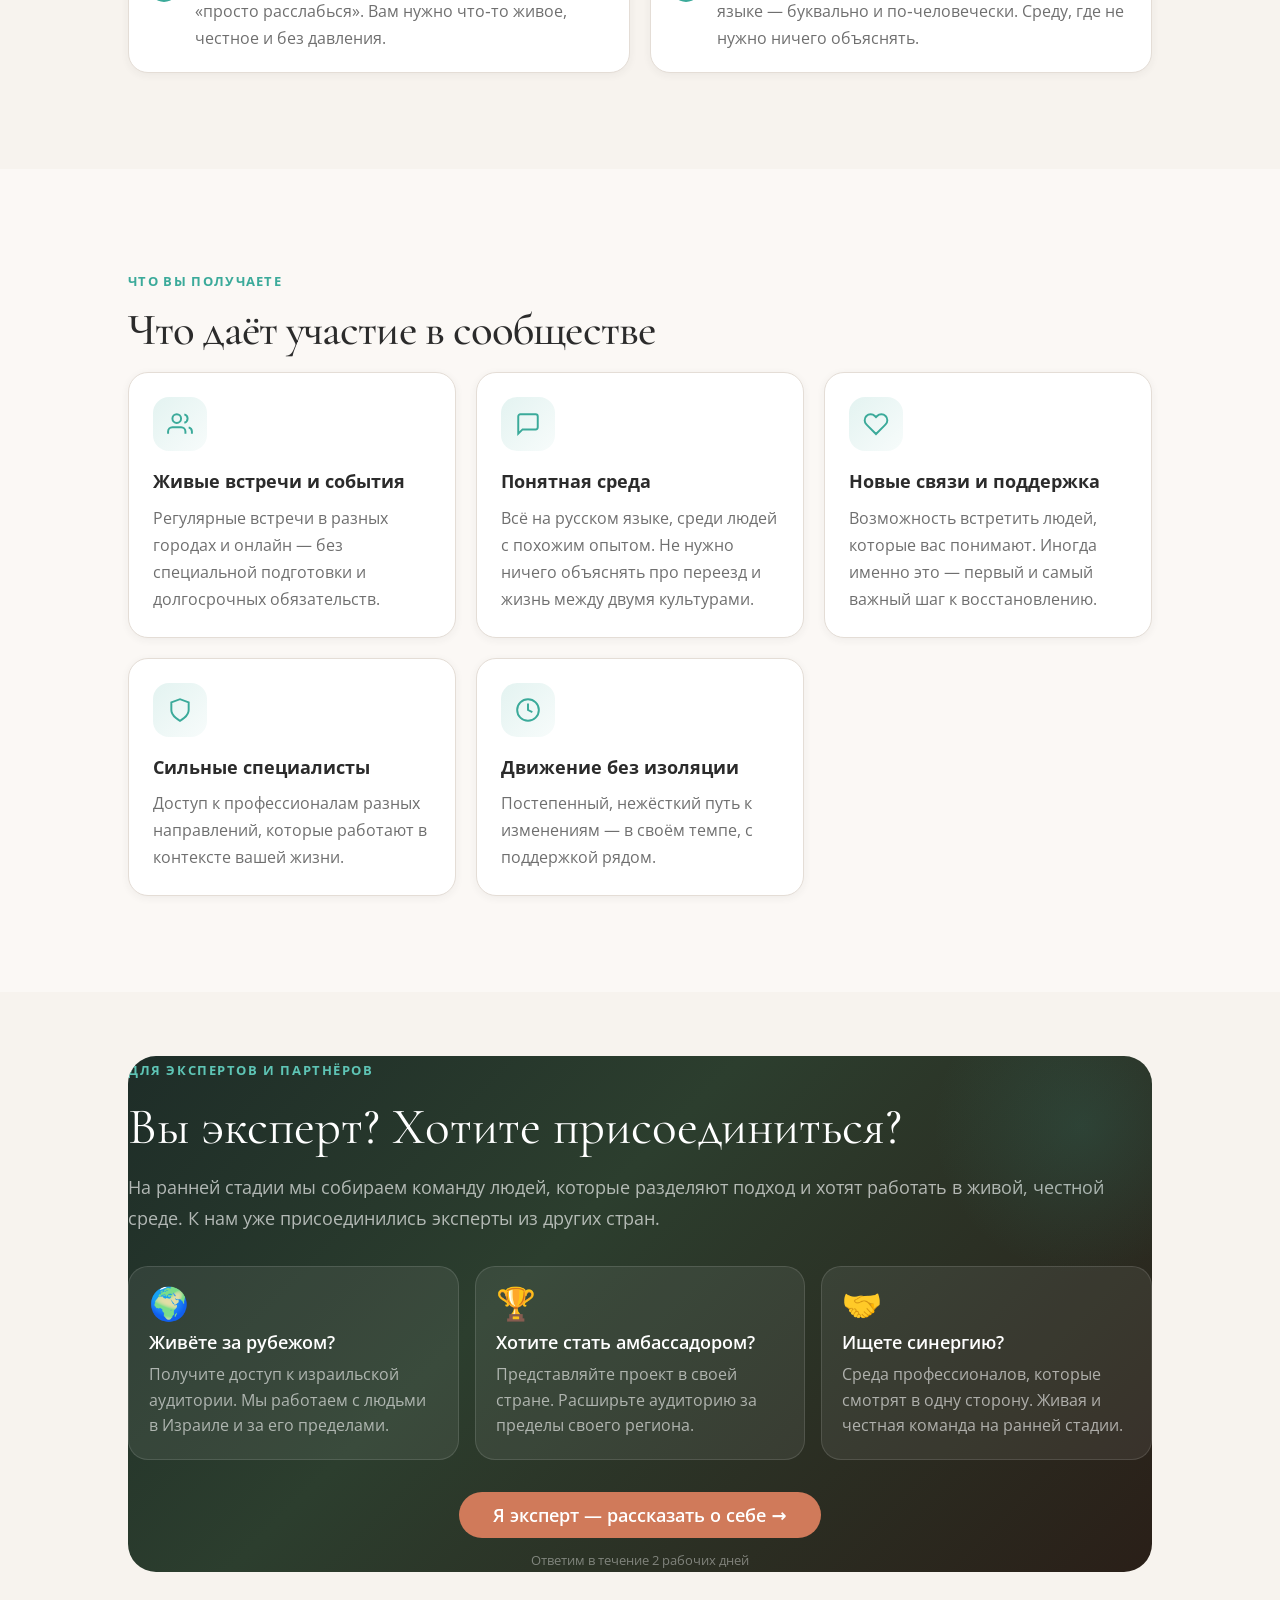
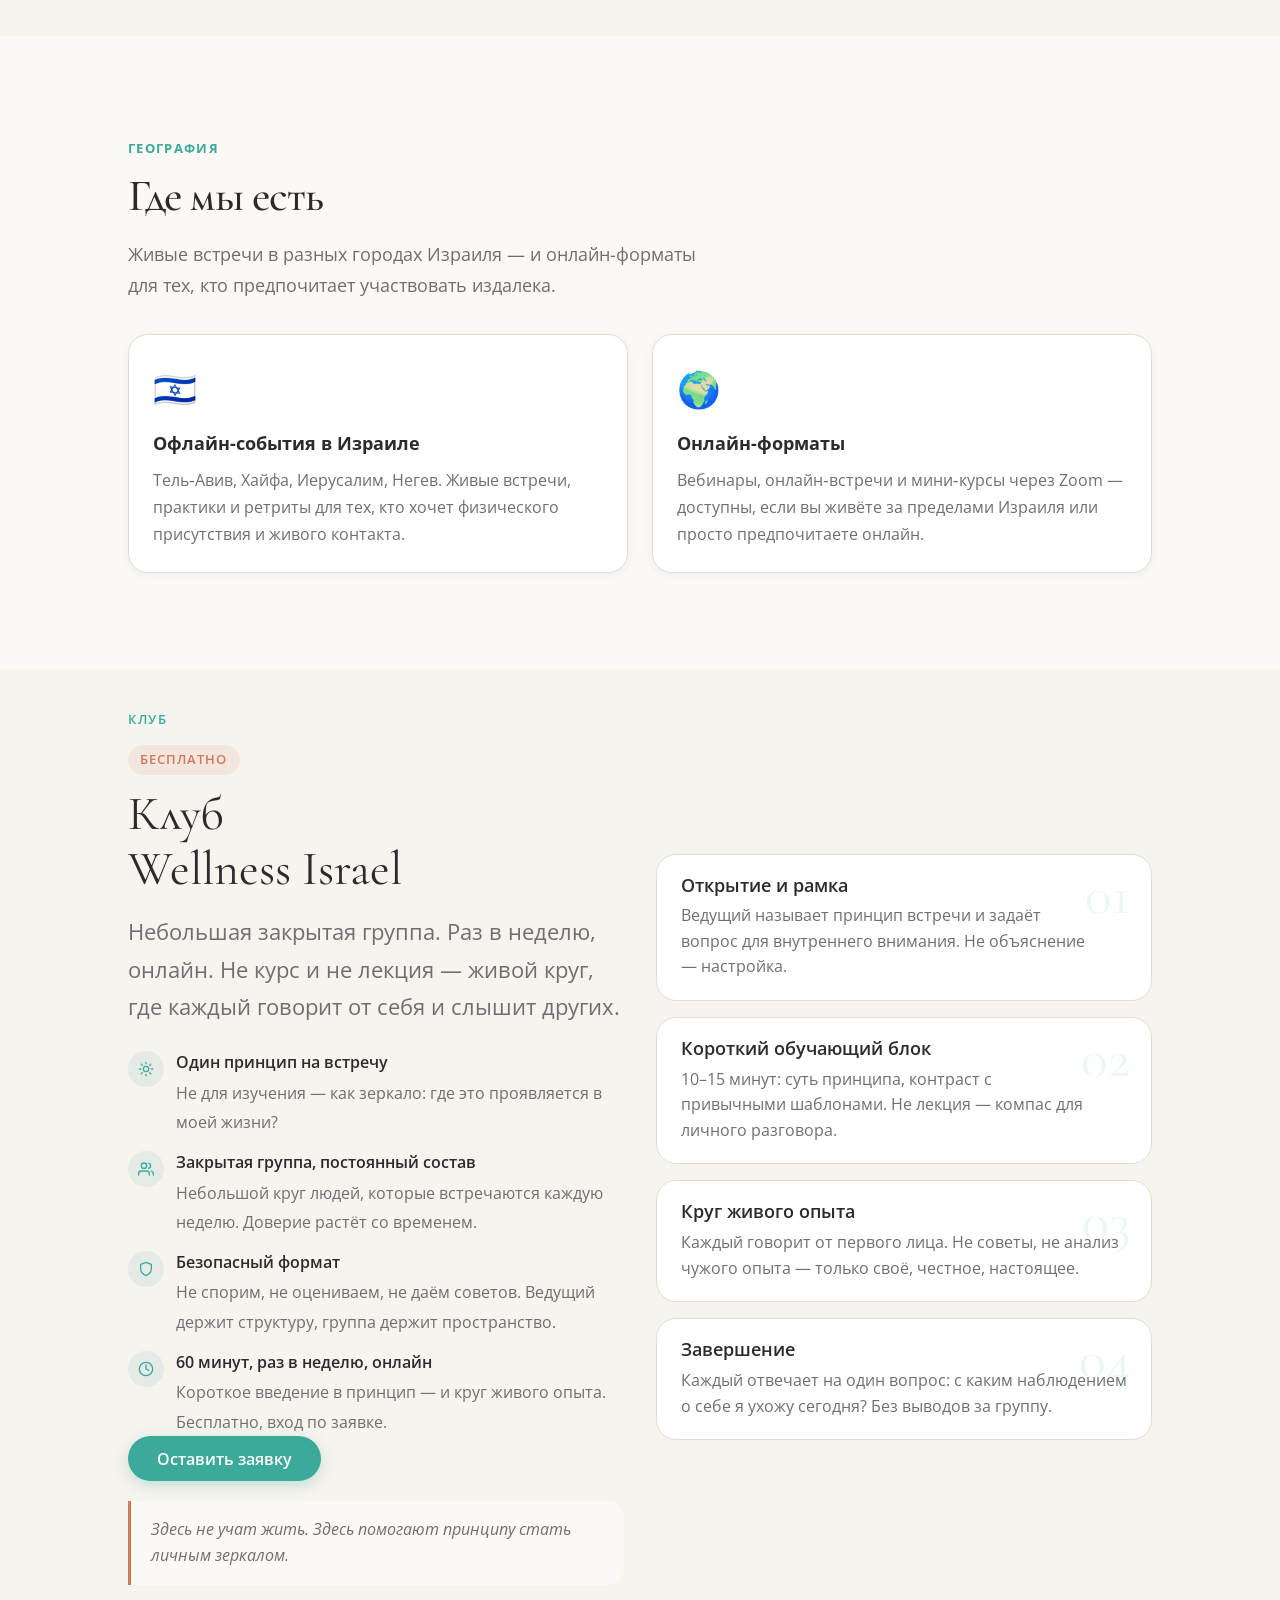
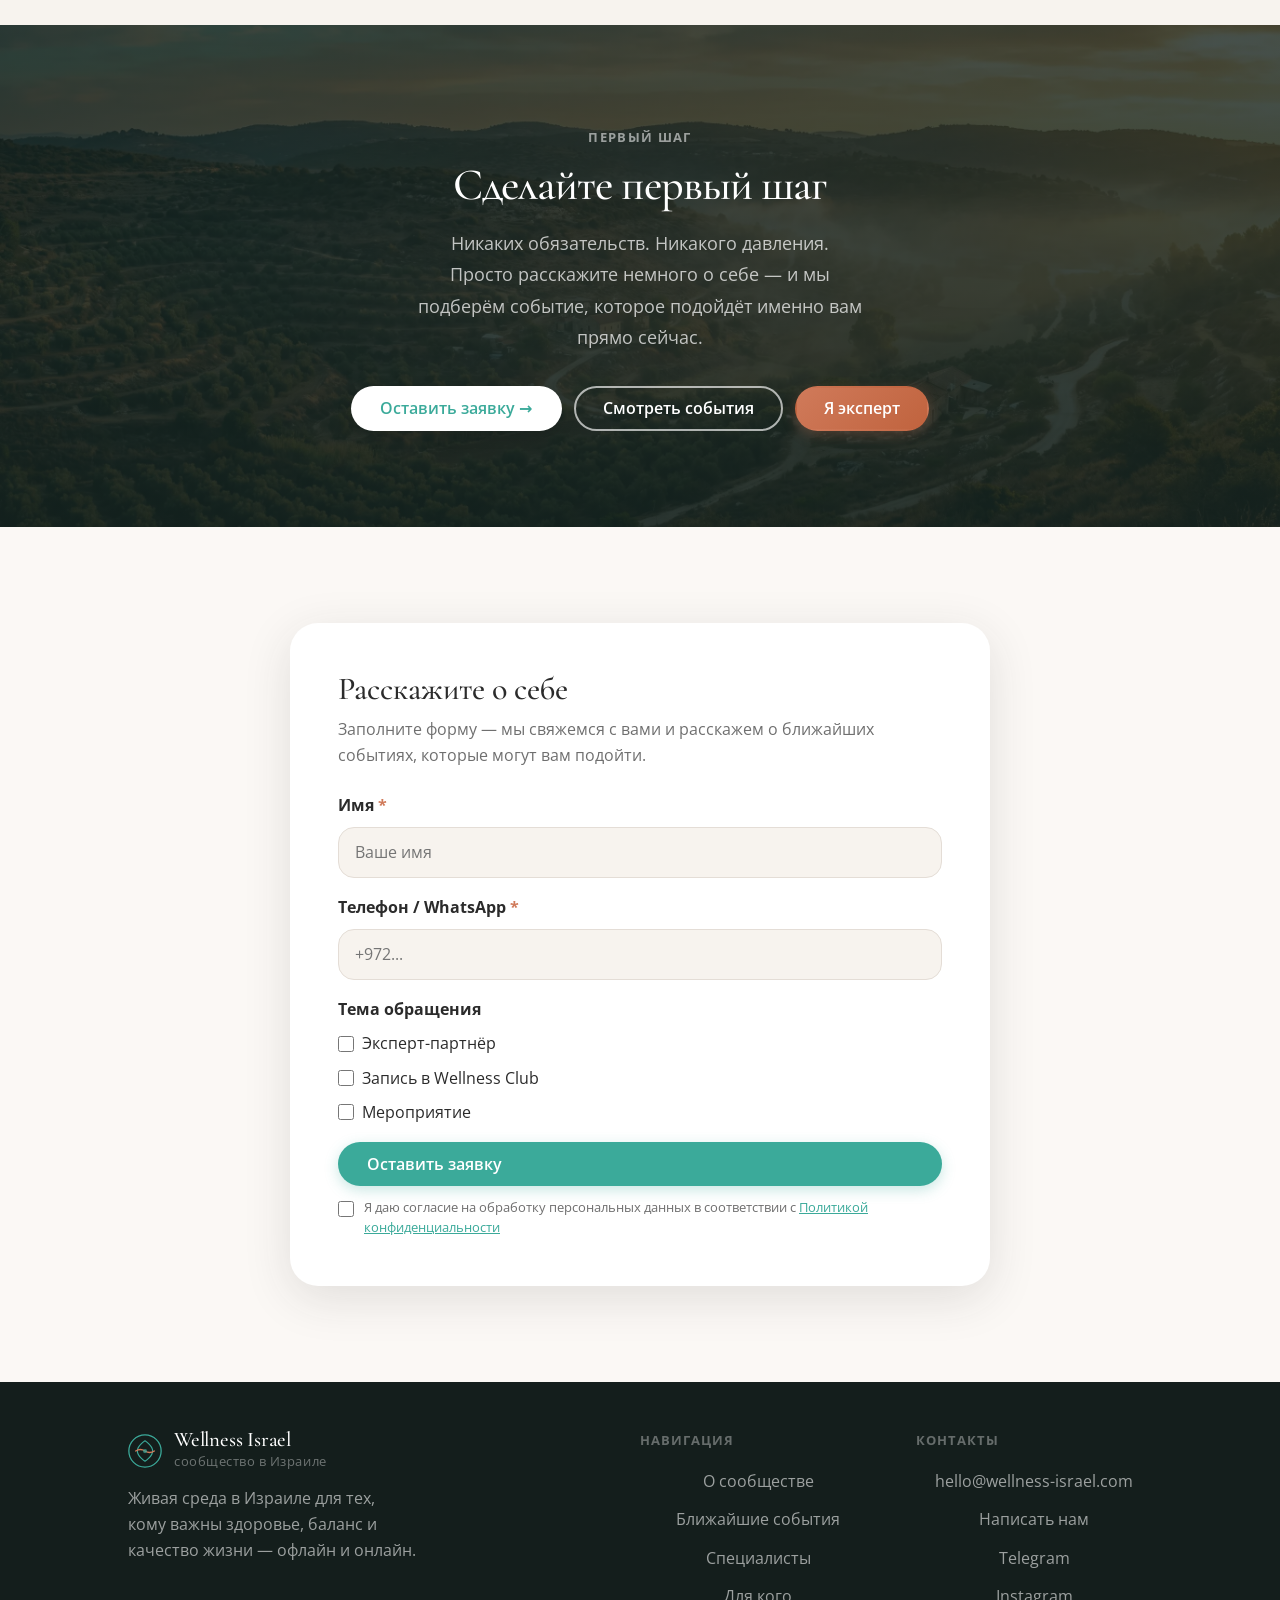
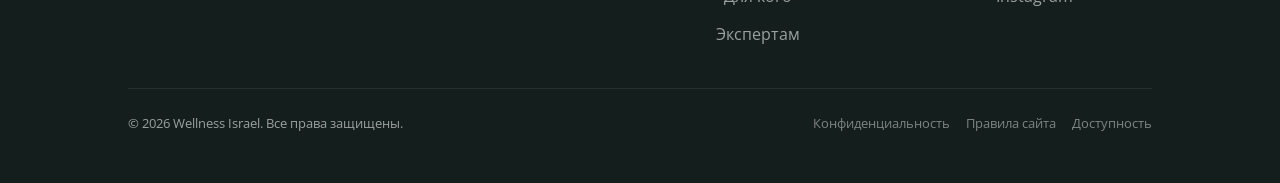
